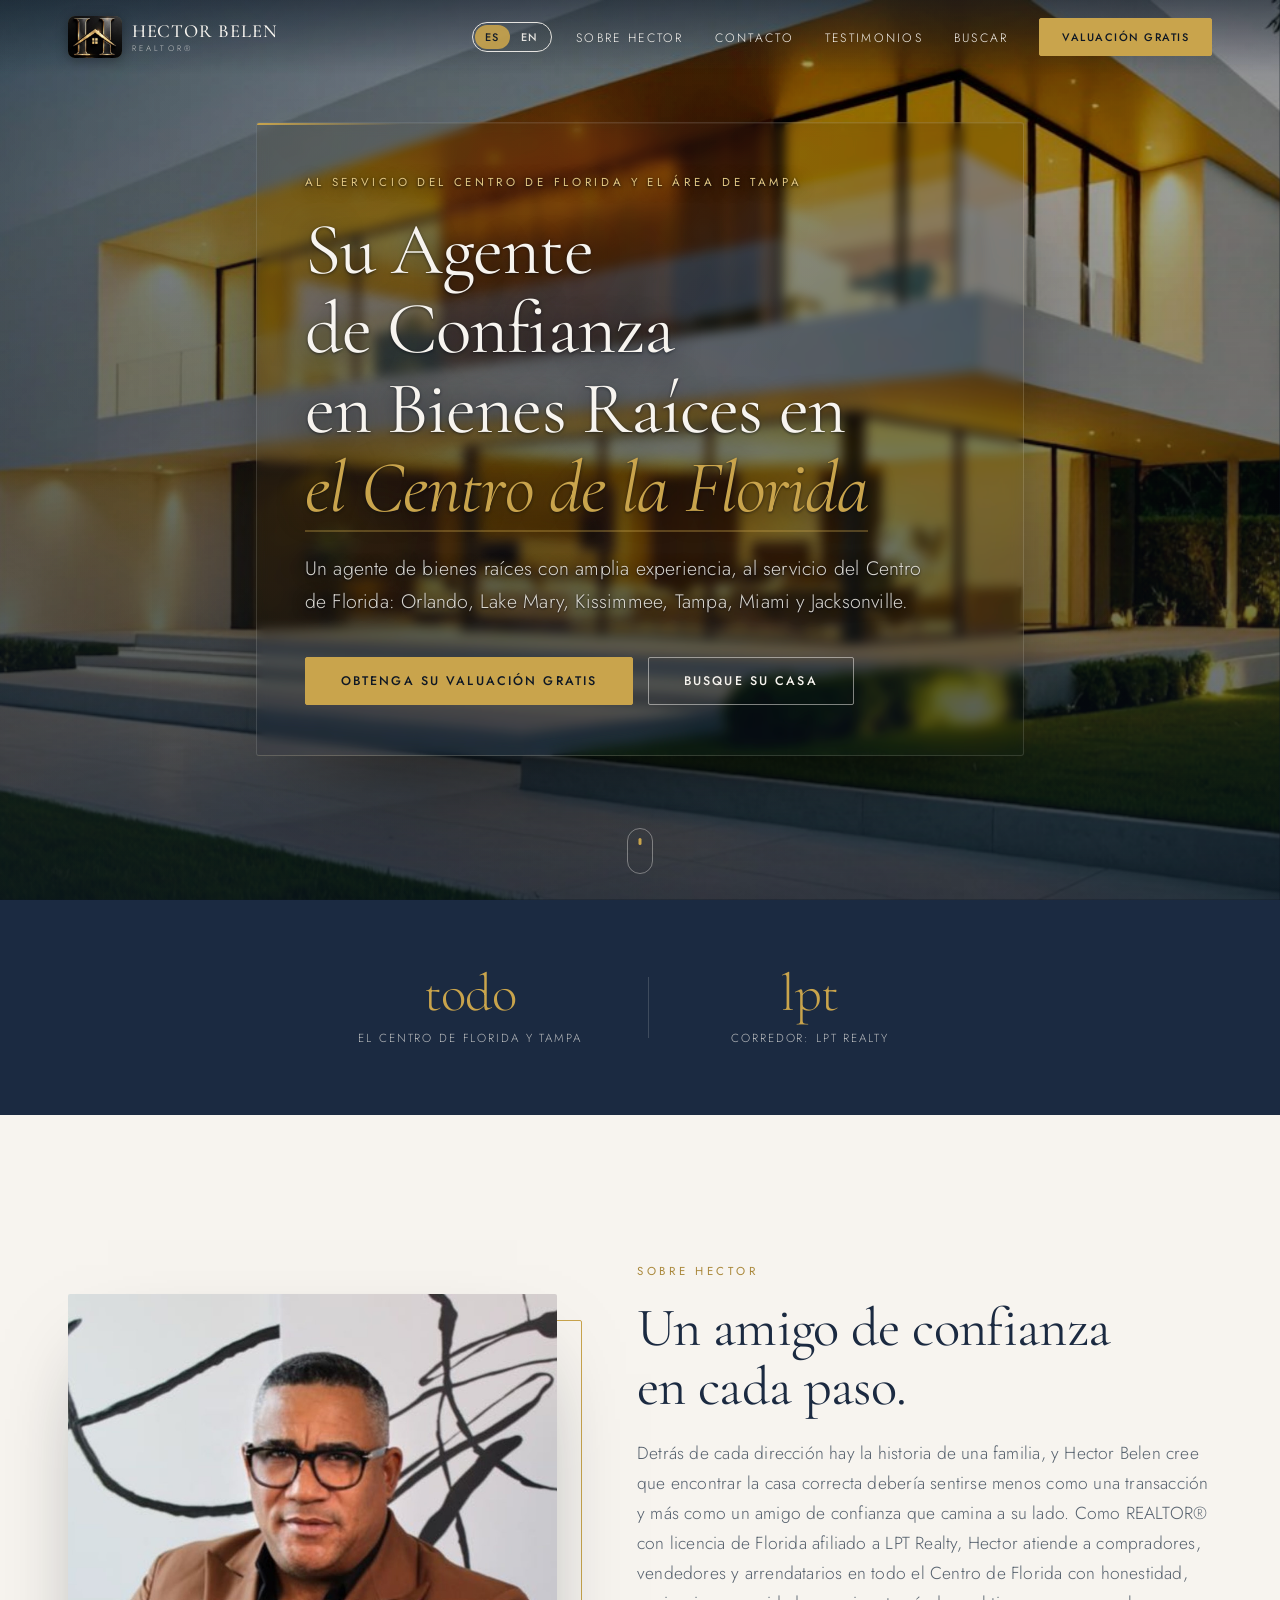
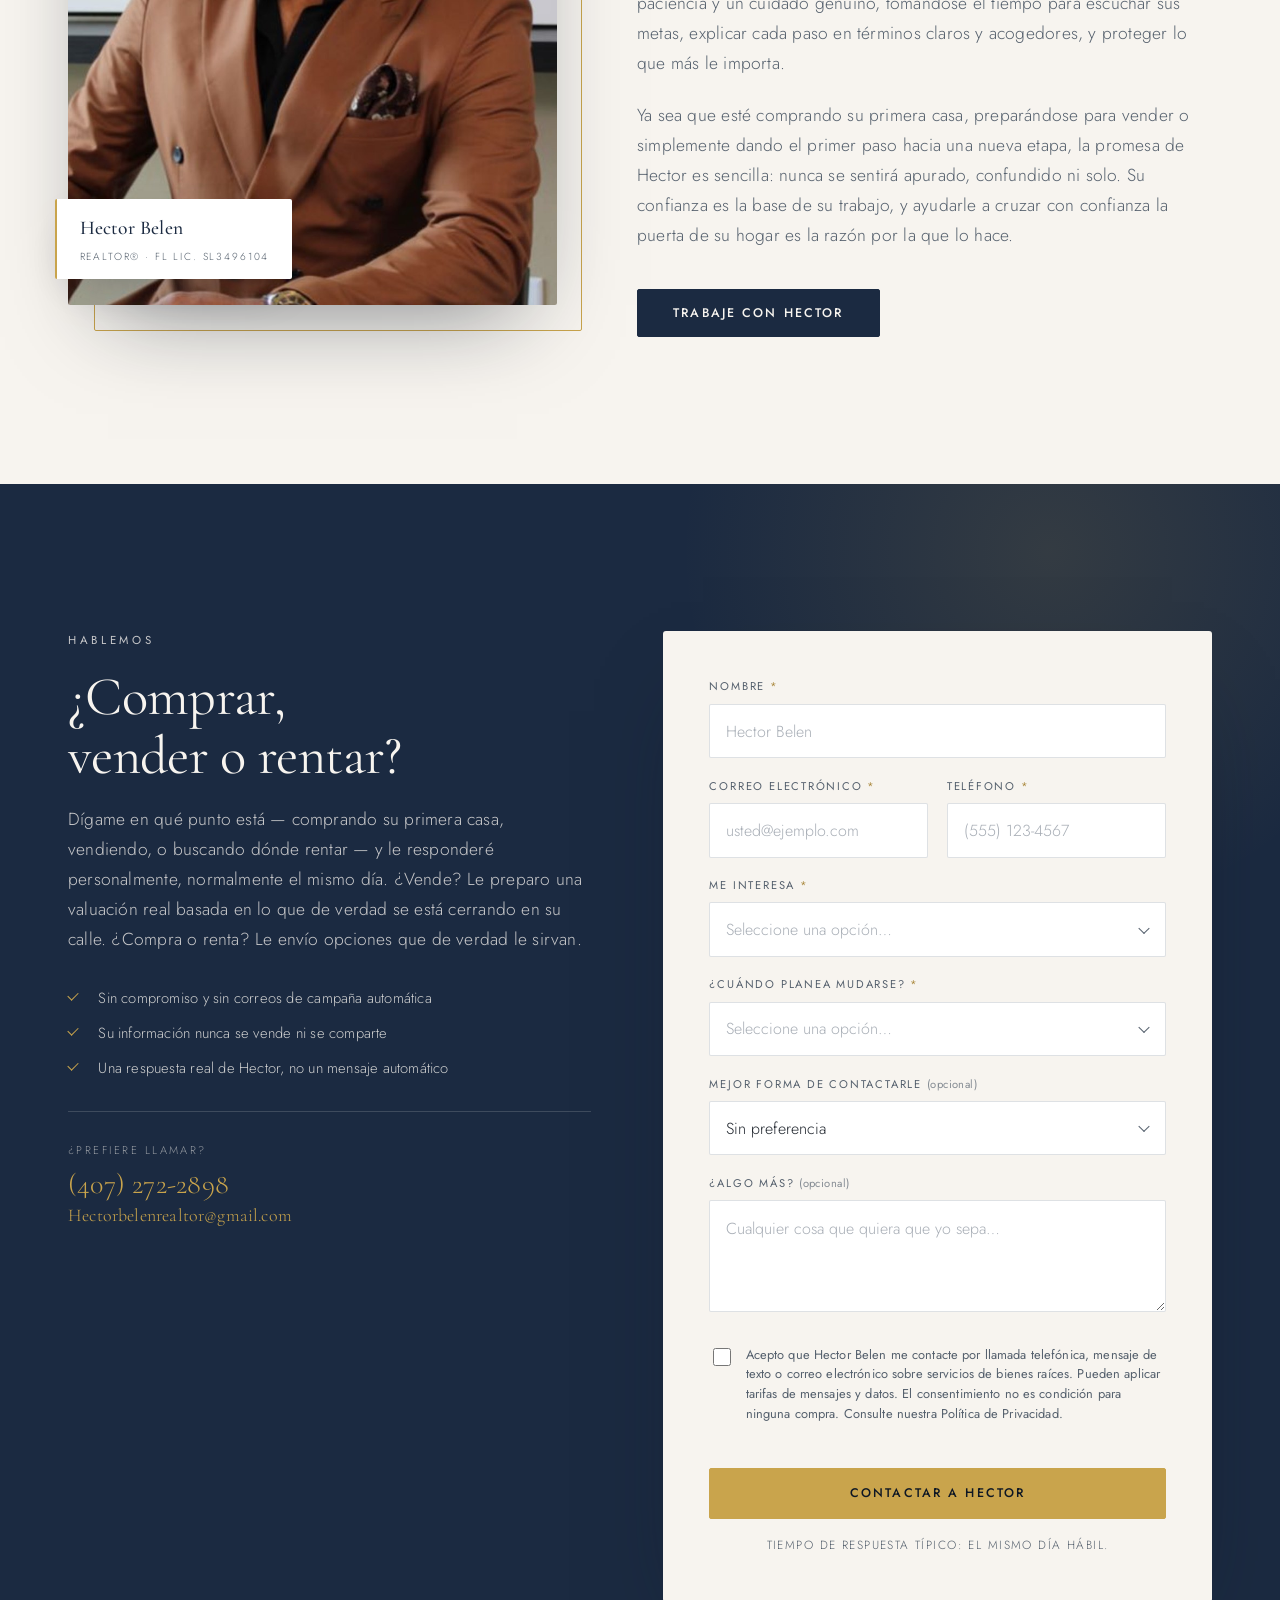
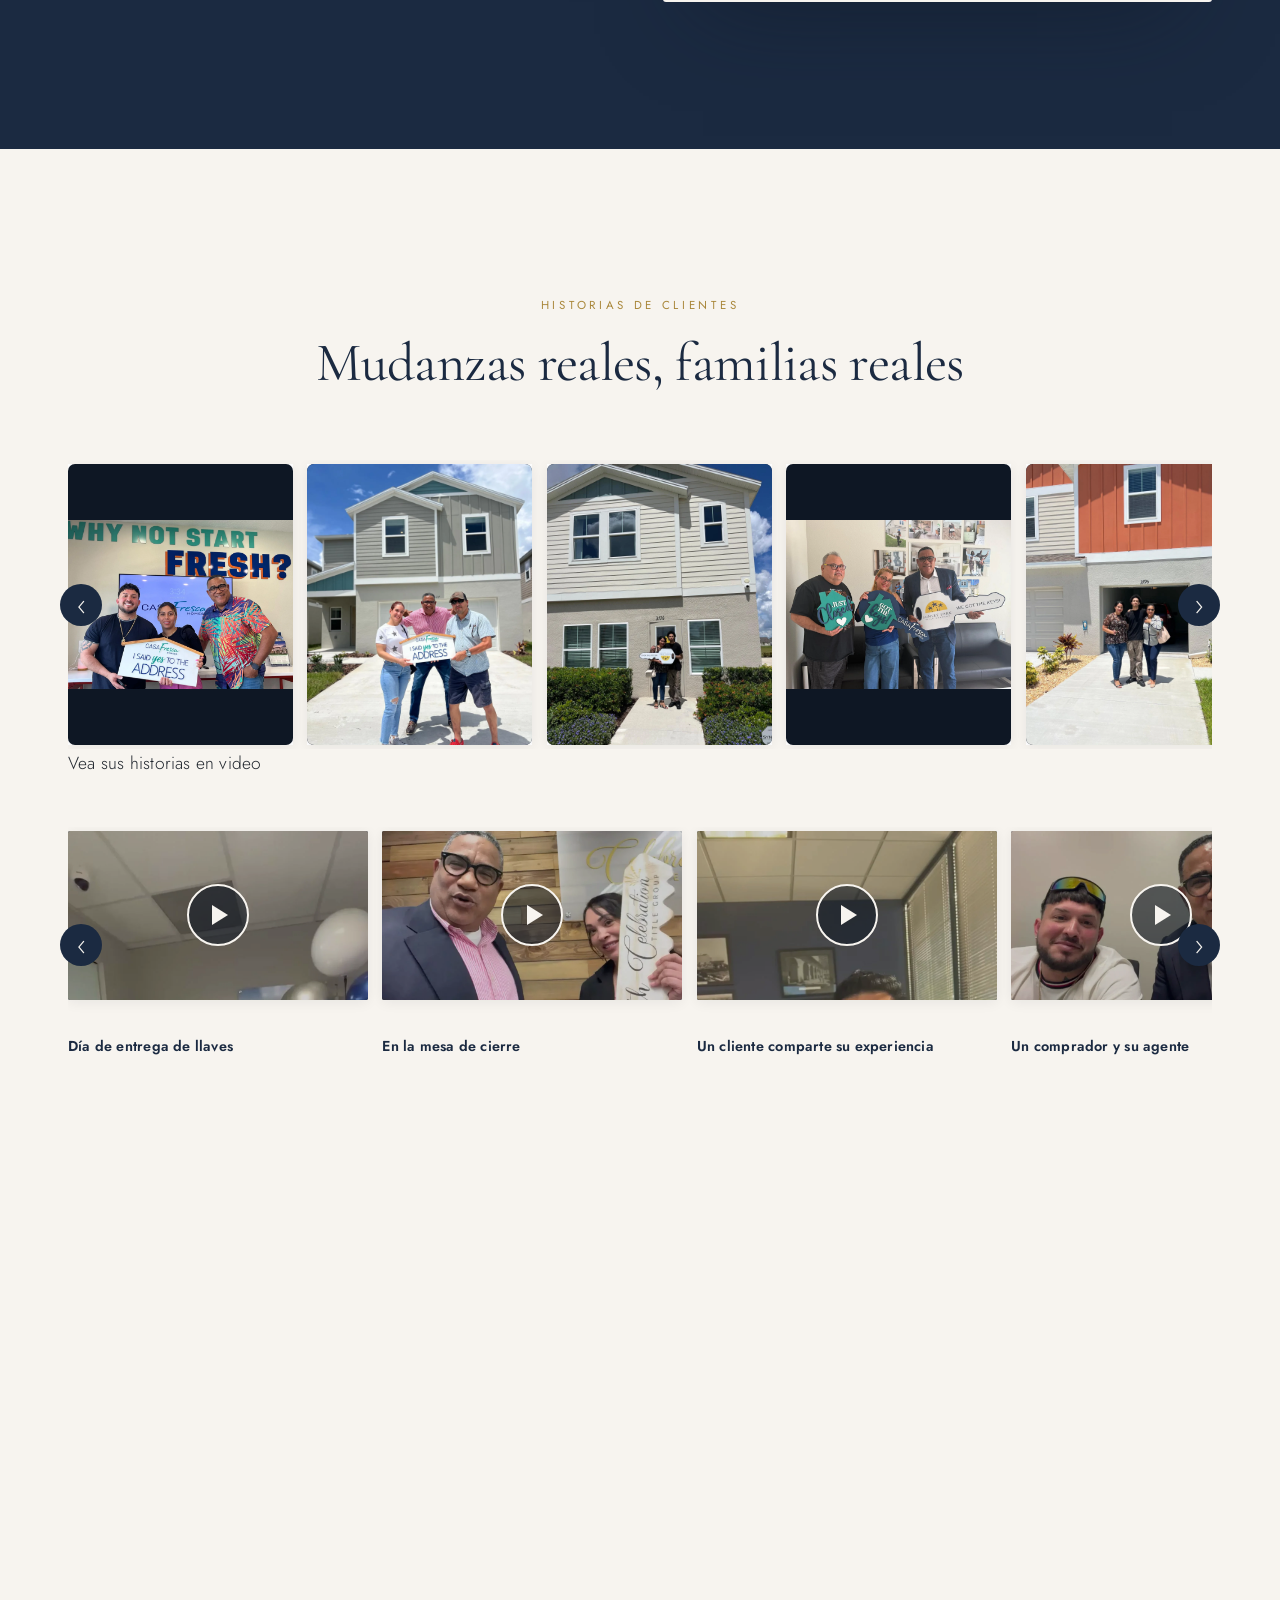
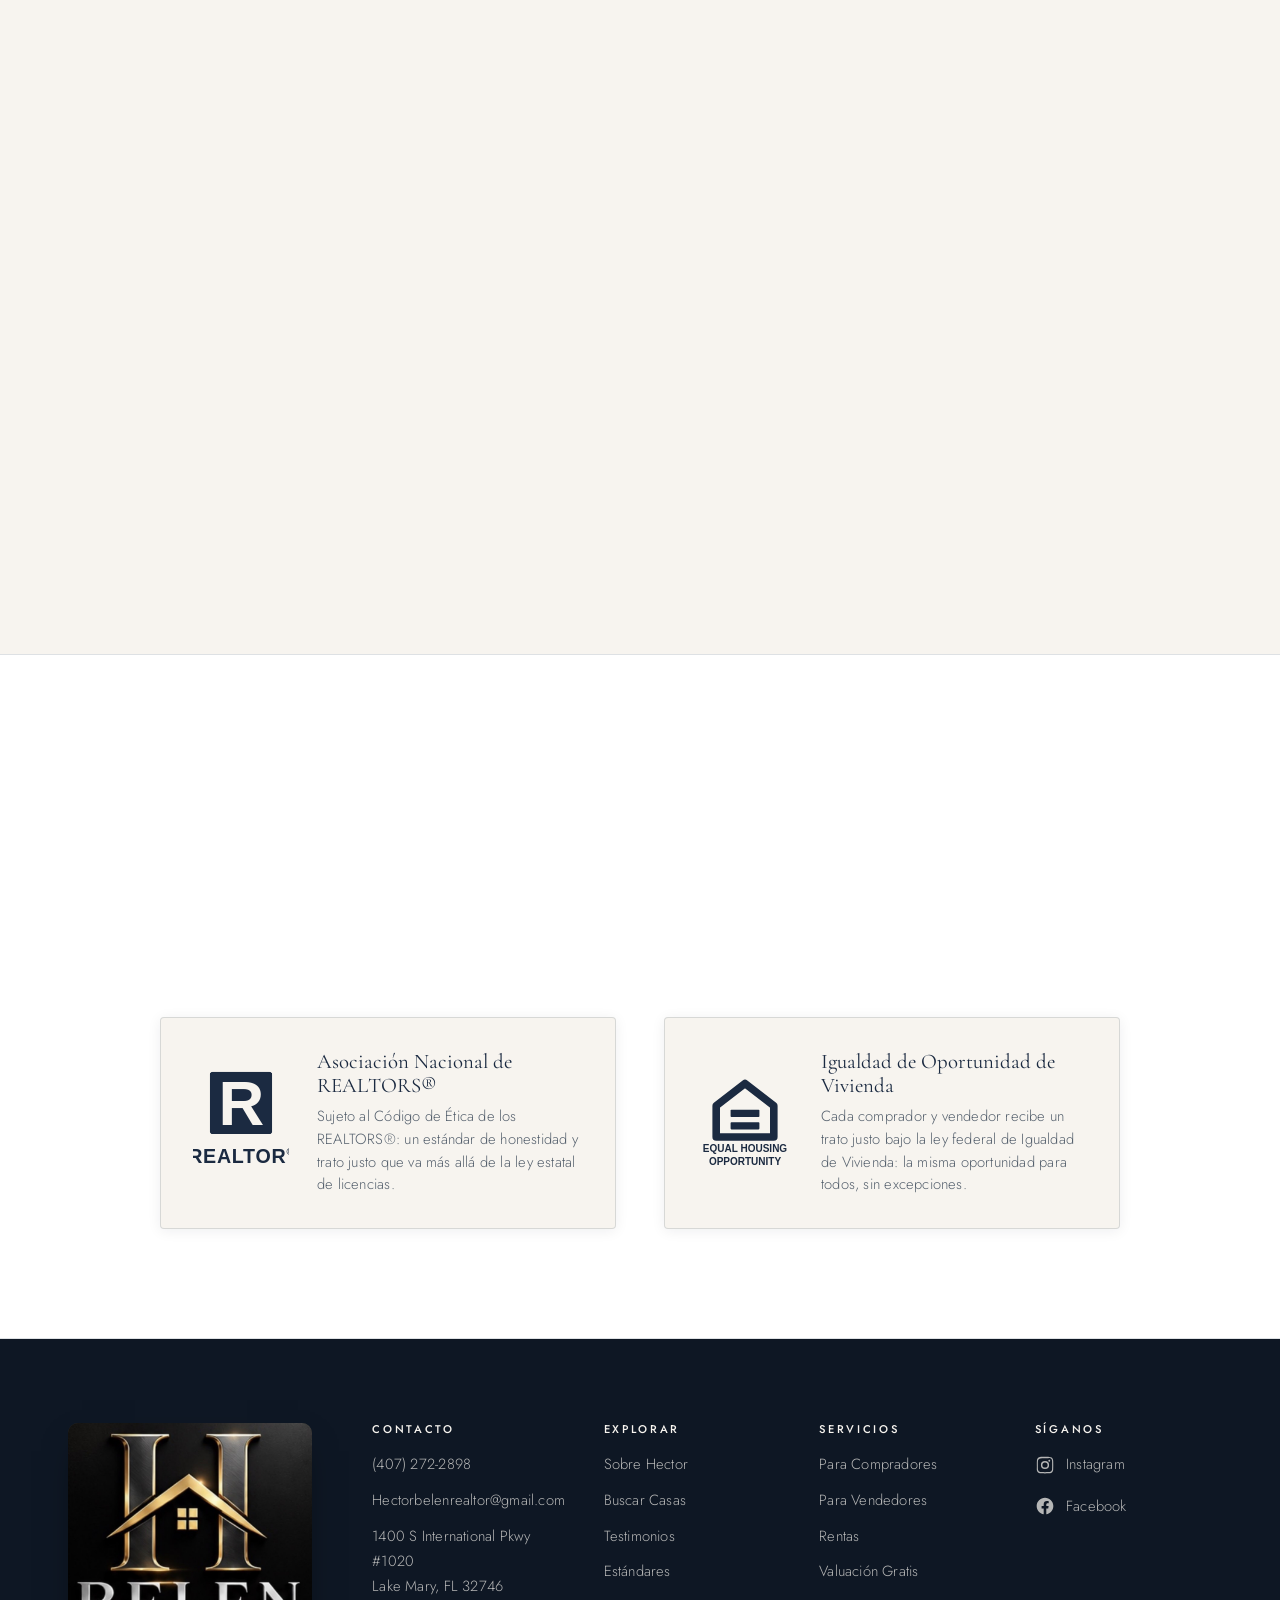
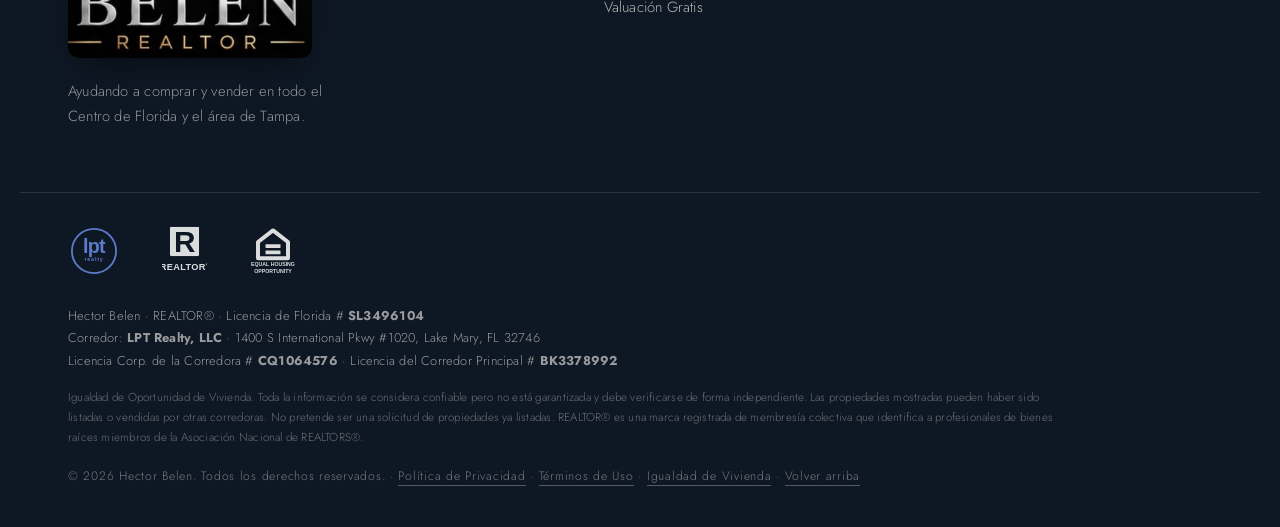
==== index.html @ 25d6c738 "Hero: switch to the modern two-story glass home at dusk (Hector's pick) Replace the hero photo (760/" ====
<!DOCTYPE html>
<html lang="es">
<head>
<meta charset="utf-8">
<meta name="viewport" content="width=device-width, initial-scale=1">

<!-- ============================================================
     BILINGUAL SITE — Spanish is the PRIMARY language.
     ------------------------------------------------------------
     Every visible string is Spanish in the HTML (so the page reads
     correctly with no JavaScript and Google indexes it as Spanish),
     with the English translation in a `data-en` attribute. script.js
     swaps them when the visitor toggles ES / EN in the nav and
     remembers the choice. Attribute translations use data-en-alt,
     data-en-aria-label, data-en-placeholder, data-en-caption.
     The <title> and meta description are swapped from a small map in
     script.js. Dev comments below stay in English on purpose.
     ============================================================ -->

<!-- SEO — Spanish primary. Title ~57 chars, description ~150. -->
<title>Hector Belen, REALTOR® | Casas en el Centro de Florida y Tampa</title>
<meta name="description" content="¿Comprando o vendiendo en el Centro de Florida o Tampa? Hector Belen contesta su propio teléfono y le da una valuación gratis, sin compromiso.">
<link rel="canonical" href="https://hectorbelenrealtor.com/">
<meta name="theme-color" content="#1B2A41">
<meta name="author" content="Hector Belen">

<!-- Open Graph / Facebook / WhatsApp / iMessage previews -->
<meta property="og:type" content="website">
<meta property="og:site_name" content="Hector Belen, REALTOR®">
<meta property="og:url" content="https://hectorbelenrealtor.com/">
<meta property="og:title" content="Hector Belen, REALTOR® | Su Agente de Confianza en el Centro de Florida">
<meta property="og:description" content="Al servicio del Centro de Florida: Orlando, Lake Mary, Kissimmee, Tampa, Miami y Jacksonville. Valuación de su casa gratis, sin compromiso.">
<!-- og-image.jpg now features the Hector Belen logo on black — clean branded
     preview on WhatsApp/Facebook. Swap it anytime (1200×630). -->
<meta property="og:image" content="https://hectorbelenrealtor.com/assets/img/og-image.jpg">
<meta property="og:image:width" content="1200">
<meta property="og:image:height" content="630">
<meta property="og:image:alt" content="Hector Belen, REALTOR® — Centro de Florida y Tampa">
<meta property="og:locale" content="es_US">
<meta property="og:locale:alternate" content="en_US">

<!-- Twitter / X -->
<meta name="twitter:card" content="summary_large_image">
<meta name="twitter:title" content="Hector Belen, REALTOR® | Centro de Florida y Tampa">
<meta name="twitter:description" content="Al servicio del Centro de Florida y el área de Tampa. Valuación de su casa gratis, sin compromiso.">
<meta name="twitter:image" content="https://hectorbelenrealtor.com/assets/img/og-image.jpg">

<!-- Favicon + home-screen icon — the real H house emblem on dark. -->
<link rel="icon" type="image/png" href="/assets/favicon.png">
<link rel="apple-touch-icon" href="/assets/apple-touch-icon.png">

<!-- Fonts — Google Fonts, non-blocking (font-display:swap). -->
<link rel="preconnect" href="https://fonts.googleapis.com">
<link rel="preconnect" href="https://fonts.gstatic.com" crossorigin>
<link rel="stylesheet" href="https://fonts.googleapis.com/css2?family=Cormorant+Garamond:ital,wght@0,400;0,500;0,600;1,400&family=Jost:wght@300;400;500&display=swap">

<!-- Hero image is the LCP element — preload it. The three `media` ranges MUST
     stay identical to the <source media> values on the hero <picture> below,
     or the hero gets fetched twice. -->
<link rel="preload" as="image" href="/assets/img/hero-760.jpg?v=5"
      media="(max-width: 640px)" fetchpriority="high">
<link rel="preload" as="image" href="/assets/img/hero-1200.jpg?v=5"
      media="(min-width: 641px) and (max-width: 1280px)" fetchpriority="high">
<link rel="preload" as="image" href="/assets/img/hero-2000.jpg?v=5"
      media="(min-width: 1281px)" fetchpriority="high">

<link rel="stylesheet" href="/style.css?v=15">

<!-- JS-enabled flag before first paint, so scroll-reveal only hides content
     when there's JS to reveal it again. -->
<script>document.documentElement.classList.add('js');</script>

<!-- Structured data — RealEstateAgent. All real values. Validate edits at
     https://search.google.com/test/rich-results -->
<script type="application/ld+json">
{
  "@context": "https://schema.org",
  "@type": "RealEstateAgent",
  "name": "Hector Belen, REALTOR®",
  "url": "https://hectorbelenrealtor.com/",
  "image": "https://hectorbelenrealtor.com/assets/img/hector-headshot.jpg",
  "telephone": "+1-407-272-2898",
  "email": "Hectorbelenrealtor@gmail.com",
  "knowsLanguage": ["es", "en"],
  "hasCredential": {
    "@type": "EducationalOccupationalCredential",
    "credentialCategory": "license",
    "name": "Florida Real Estate License",
    "identifier": "SL3496104"
  },
  "address": {
    "@type": "PostalAddress",
    "streetAddress": "1400 S International Pkwy #1020",
    "addressLocality": "Lake Mary",
    "addressRegion": "FL",
    "postalCode": "32746",
    "addressCountry": "US"
  },
  "areaServed": [
    { "@type": "City", "name": "Orlando" },
    { "@type": "City", "name": "Lake Mary" },
    { "@type": "City", "name": "Kissimmee" },
    { "@type": "City", "name": "Tampa" },
    { "@type": "City", "name": "Miami" },
    { "@type": "City", "name": "Jacksonville" }
  ],
  "parentOrganization": {
    "@type": "RealEstateAgent",
    "name": "LPT Realty, LLC",
    "identifier": "CQ1064576",
    "address": {
      "@type": "PostalAddress",
      "streetAddress": "1400 S International Pkwy #1020",
      "addressLocality": "Lake Mary",
      "addressRegion": "FL",
      "postalCode": "32746",
      "addressCountry": "US"
    }
  },
  "memberOf": {
    "@type": "Organization",
    "name": "National Association of REALTORS®"
  },
  "sameAs": [
    "https://www.instagram.com/hectorbelenrealtor",
    "https://www.facebook.com/hectorbelenrealtor"
  ]
}
</script>
</head>

<body>
<a class="skip-link" href="#main" data-en="Skip to content">Saltar al contenido</a>

<!-- ============================================================
     HEADER / STICKY NAV
     ============================================================ -->
<header class="site-header" id="siteHeader" data-nav>
  <div class="shell nav-row">
    <a class="brand" href="#top" aria-label="Hector Belen, REALTOR® — inicio">
      <!-- Real brand: gold/silver "H" house emblem. It's a metallic mark on
           dark, so it rides in its own dark rounded badge — that keeps it crisp
           and legible on BOTH the dark hero header and the light scrolled
           header, without needing two versions. The full logo is in the footer.
           To swap the logo later, replace /assets/img/logo-emblem.jpg (badge)
           and /assets/img/logo-full.jpg (footer). -->
      <img class="brand-mark" src="/assets/img/logo-emblem.jpg"
           width="668" height="522" decoding="async"
           alt="Hector Belen, REALTOR®">
      <span class="brand-word" aria-hidden="true">
        <strong>HECTOR BELEN</strong> <em>REALTOR®</em>
      </span>
    </a>

    <div class="nav-cluster">
      <!-- Language toggle. Always visible (not hidden in the mobile drawer). -->
      <div class="lang-toggle" role="group" aria-label="Idioma / Language">
        <button type="button" class="lang-btn is-active" data-lang="es" aria-pressed="true">ES</button>
        <button type="button" class="lang-btn" data-lang="en" aria-pressed="false">EN</button>
      </div>

      <nav class="nav" aria-label="Principal">
        <button class="nav-toggle" id="navToggle" aria-expanded="false" aria-controls="navMenu">
          <span class="nav-toggle-bars" aria-hidden="true"><i></i><i></i><i></i></span>
          <span class="sr-only" data-en="Menu">Menú</span>
        </button>
        <ul class="nav-menu" id="navMenu">
          <li><a href="#about" data-en="About">Sobre Hector</a></li>
          <li><a href="#contact" data-en="Contact">Contacto</a></li>
          <li><a href="#testimonials" data-en="Testimonials">Testimonios</a></li>
          <li><a href="#search" data-en="Search">Buscar</a></li>
          <li class="nav-cta-item"><a class="btn btn-sm btn-gold" href="#contact" data-en="Free Home Valuation">Valuación Gratis</a></li>
        </ul>
      </nav>
    </div>
  </div>
</header>

<main id="main">

  <!-- ==========================================================
       1. HERO — sunset home photo with a CSS Ken Burns pan/zoom.
       ========================================================== -->
  <section class="hero" id="top">
    <!-- [PLACEHOLDER] Aspirational stock photo used as a backdrop. Fine as long
         as it's never captioned as one of Hector's own listings. Swap the three
         hero-*.jpg files (keep the names) for a real twilight exterior when
         available. Mobile file is a portrait crop. Ranges match the <head>
         preloads exactly. Motion lives in .hero-media img (style.css). -->
    <picture class="hero-media">
      <source srcset="/assets/img/hero-760.jpg?v=5"  media="(max-width: 640px)"  width="760"  height="426">
      <source srcset="/assets/img/hero-1200.jpg?v=5" media="(min-width: 641px) and (max-width: 1280px)" width="1200" height="673">
      <source srcset="/assets/img/hero-2000.jpg?v=5" media="(min-width: 1281px)" width="2000" height="1122">
      <img src="/assets/img/hero-2000.jpg?v=5"
           alt="Casa moderna de dos pisos al atardecer, con grandes ventanales iluminados con luz cálida, en el Centro de Florida"
           data-en-alt="Modern two-story home at dusk with large, warmly lit glass windows in Central Florida"
           width="2000" height="1122" fetchpriority="high" decoding="async">
    </picture>

    <div class="shell hero-inner">
      <!-- Frosted panel lifts the type off the moving photo (see .hero-panel). -->
      <div class="hero-panel reveal">
        <p class="eyebrow" data-en="Serving Central Florida &amp; the Tampa area">Al servicio del Centro de Florida y el área de Tampa</p>
        <h1 class="hero-title" data-en="Your Trusted Agent in<br><em>Central Florida</em><br>Real Estate">Su Agente de Confianza<br>en Bienes Raíces en<br><em>el Centro de la Florida</em></h1>
        <!-- Service area — all markets in one list (confirmed by Hector). -->
        <p class="hero-sub" data-en="A well-experienced real estate agent serving Central Florida — Orlando, Lake Mary, Kissimmee, Tampa, Miami, and Jacksonville.">
          Un agente de bienes raíces con amplia experiencia, al servicio del
          Centro de Florida: Orlando, Lake Mary, Kissimmee, Tampa, Miami y
          Jacksonville.
        </p>
        <div class="hero-actions">
          <a class="btn btn-gold" href="#contact" data-scroll data-en="Get Your Free Home Valuation">Obtenga su Valuación Gratis</a>
          <a class="btn btn-ghost" href="#search" data-scroll data-en="Search Homes">Busque su Casa</a>
        </div>
      </div>
    </div>

    <a class="hero-scroll" href="#trust" aria-label="Desplazarse a las credenciales"
       data-en-aria-label="Scroll to credentials" data-scroll>
      <span aria-hidden="true"></span>
    </a>
  </section>


  <!-- ==========================================================
       2. TRUST BAR — real, verifiable credentials only.
       ========================================================== -->
  <section class="trust" id="trust" aria-label="Credenciales y trayectoria"
           data-en-aria-label="Credentials and track record">
    <div class="shell trust-grid">
      <div class="trust-item">
        <span class="trust-num trust-word" data-en="All">Todo</span>
        <span class="trust-label" data-en="of Central Florida &amp; Tampa">el Centro de Florida y Tampa</span>
      </div>
      <div class="trust-item">
        <span class="trust-num trust-word">lpt</span>
        <span class="trust-label" data-en="Brokered by LPT Realty">Corredor: LPT Realty</span>
      </div>
    </div>
  </section>


  <!-- ==========================================================
       3. ABOUT HECTOR
       [PLACEHOLDER BIO] Built from Hector's facts; still needs his own voice.
       [NEEDS PHOTO] /assets/img/hector-headshot.jpg (done — real headshot in).
       ========================================================== -->
  <section class="about" id="about">
    <div class="shell about-grid">
      <figure class="about-photo reveal">
        <img src="/assets/img/hector-headshot.jpg" loading="lazy" decoding="async"
             width="900" height="1125"
             alt="Hector Belen, REALTOR®, con saco color camel y lentes de armazón oscuro"
             data-en-alt="Hector Belen, REALTOR®, in a tan blazer and dark-framed glasses">
        <figcaption class="about-badge">
          <strong>Hector Belen</strong>
          <span>REALTOR® · FL Lic. SL3496104</span>
        </figcaption>
      </figure>

      <div class="about-copy">
        <p class="eyebrow reveal" data-en="About Hector">Sobre Hector</p>
        <h2 class="reveal" data-en="A trusted friend every step of the way.">Un amigo de confianza en cada paso.</h2>

        <p class="reveal" data-en="Behind every address is a family's story, and Hector Belen believes that finding the right home should feel less like a transaction and more like a trusted friend walking beside you. As a licensed Florida REALTOR® with LPT Realty, Hector serves buyers, sellers, and renters across Central Florida with honesty, patience, and genuine care — taking the time to listen to your goals, explain every step in clear and welcoming terms, and protect what matters most to you.">
          Detrás de cada dirección hay la historia de una familia, y Hector Belen
          cree que encontrar la casa correcta debería sentirse menos como una
          transacción y más como un amigo de confianza que camina a su lado. Como
          REALTOR® con licencia de Florida afiliado a LPT Realty, Hector atiende a
          compradores, vendedores y arrendatarios en todo el Centro de Florida con
          honestidad, paciencia y un cuidado genuino, tomándose el tiempo para
          escuchar sus metas, explicar cada paso en términos claros y acogedores, y
          proteger lo que más le importa.
        </p>
        <p class="reveal" data-en="Whether you are buying your first home, preparing to sell, or simply taking the first step toward a new chapter, Hector's promise is simple: you will never feel rushed, confused, or alone. Your trust is the foundation of his work, and helping you walk through your front door with confidence is the reason he does it.">
          Ya sea que esté comprando su primera casa, preparándose para vender o
          simplemente dando el primer paso hacia una nueva etapa, la promesa de
          Hector es sencilla: nunca se sentirá apurado, confundido ni solo. Su
          confianza es la base de su trabajo, y ayudarle a cruzar con confianza la
          puerta de su hogar es la razón por la que lo hace.
        </p>

        <!-- ABOUT STATS — rendered by script.js (§9b) from assets/data/about.json.
             Every value is EMPTY by default and does NOT render until filled with
             a REAL, verified fact. HARD RULE: never invent years in real estate,
             languages, specialties, areas served, or families helped. Fill the
             JSON to make a stat appear. -->
        <dl class="about-stats reveal" id="aboutStats" hidden></dl>

        <a class="btn btn-navy reveal" href="#contact" data-scroll data-en="Work With Hector">Trabaje con Hector</a>
      </div>
    </div>
  </section>


  <!-- ==========================================================
       6. LEAD CAPTURE FORM — Netlify Forms by default (see README/script.js).
       Honeypot field "company" for spam.
       ========================================================== -->
  <section class="contact" id="contact">
    <div class="shell contact-grid">

      <div class="contact-intro">
        <p class="eyebrow reveal" data-en="Let's Talk">Hablemos</p>
        <h2 class="reveal" data-en="Buying, selling, or renting?">¿Comprar, vender o rentar?</h2>
        <p class="reveal" data-en="Tell me where you are — buying your first place, selling, or looking for a rental — and I'll get back to you personally, usually the same day. Selling? I'll put together a real valuation based on what's actually closing on your street. Buying or renting? I'll send you options that actually fit.">
          Dígame en qué punto está — comprando su primera casa, vendiendo, o
          buscando dónde rentar — y le responderé personalmente, normalmente el
          mismo día. ¿Vende? Le preparo una valuación real basada en lo que de
          verdad se está cerrando en su calle. ¿Compra o renta? Le envío opciones
          que de verdad le sirvan.
        </p>

        <ul class="assurances reveal">
          <li data-en="No obligation and no drip-campaign spam">Sin compromiso y sin correos de campaña automática</li>
          <li data-en="Your information is never sold or shared">Su información nunca se vende ni se comparte</li>
          <li data-en="A real reply from Hector, not an auto-responder">Una respuesta real de Hector, no un mensaje automático</li>
        </ul>

        <div class="contact-direct reveal">
          <p data-en="Prefer to call?">¿Prefiere llamar?</p>
          <a class="big-link" href="tel:+14072722898">(407) 272-2898</a>
          <a class="big-link sm" href="mailto:Hectorbelenrealtor@gmail.com" data-email>Hectorbelenrealtor@gmail.com</a>
        </div>
      </div>

      <div class="form-wrap reveal">
        <form id="leadForm"
              name="lead"
              method="POST"
              action="/"
              data-netlify="true"
              netlify-honeypot="company"
              data-netlify-honeypot="company"
              novalidate>

          <input type="hidden" name="form-name" value="lead">

          <!-- Email subject for the lead notification. Netlify uses a field
               named "subject" as the alert's subject line; script.js rewrites it
               on submit to "New Website Lead — <name>" so each alert is clean and
               easy for a CRM (Lofty) to parse. -->
          <input type="hidden" name="subject" value="New Website Lead (hectorbelenrealtor.com)">

          <!-- HONEYPOT — do not remove. Hidden (.hp + aria-hidden); a bot that
               fills "company" is silently dropped (script.js §8). No visible
               label, so a human never sees a "Company" field. -->
          <p class="hp" aria-hidden="true">
            <input type="text" name="company" tabindex="-1" autocomplete="off" aria-hidden="true">
          </p>

          <div class="field">
            <label for="name"><span data-en="Name">Nombre</span> <span class="req" aria-hidden="true">*</span></label>
            <input type="text" id="name" name="name" autocomplete="name"
                   required minlength="2" placeholder="Hector Belen"
                   aria-describedby="name-error">
            <small class="error" id="name-error" role="alert"></small>
          </div>

          <div class="field-row">
            <div class="field">
              <label for="email"><span data-en="Email">Correo electrónico</span> <span class="req" aria-hidden="true">*</span></label>
              <input type="email" id="email" name="email" autocomplete="email"
                     required inputmode="email" placeholder="usted@ejemplo.com"
                     data-en-placeholder="you@example.com"
                     aria-describedby="email-error">
              <small class="error" id="email-error" role="alert"></small>
            </div>

            <div class="field">
              <label for="phone"><span data-en="Phone">Teléfono</span> <span class="req" aria-hidden="true">*</span></label>
              <input type="tel" id="phone" name="phone" autocomplete="tel"
                     required inputmode="tel" placeholder="(555) 123-4567"
                     aria-describedby="phone-error">
              <small class="error" id="phone-error" role="alert"></small>
            </div>
          </div>

          <div class="field">
            <label for="interest"><span data-en="I'm interested in">Me interesa</span> <span class="req" aria-hidden="true">*</span></label>
            <div class="select-wrap">
              <select id="interest" name="interest" required aria-describedby="interest-error">
                <option value="" selected disabled data-en="Choose one…">Seleccione una opción…</option>
                <option value="Buying" data-en="Buying a home">Comprar una casa</option>
                <option value="Selling" data-en="Selling a home">Vender una casa</option>
                <option value="Renting" data-en="Renting a home">Rentar una casa</option>
                <option value="BuyingSelling" data-en="Buying and selling">Comprar y vender</option>
                <option value="HomeValue" data-en="Just want my home's value">Solo saber cuánto vale mi casa</option>
              </select>
            </div>
            <small class="error" id="interest-error" role="alert"></small>
          </div>

          <!-- ── CONDITIONAL QUALIFIERS — shown by intent (handled in script.js) ─
               Each `.cond` field carries data-when="<comma list of interest
               values>" and appears only when the chosen intent matches; its
               value is cleared when hidden so no stale data is submitted.
               All of these are OPTIONAL — the required core stays short
               (name / email / phone / intent / timeline / consent), which keeps
               conversion high while still capturing the qualifying detail that
               makes a lead worth a callback. New fields flow to the CRM
               automatically (see netlify/functions/submit-lead.js). -->

          <!-- Sellers & valuation: which property -->
          <div class="field cond" data-when="Selling,BuyingSelling,HomeValue" hidden>
            <label for="property_address"><span data-en="Property address">Dirección de la propiedad</span> <span class="opt" data-en="(optional)">(opcional)</span></label>
            <input type="text" id="property_address" name="property_address" autocomplete="street-address"
                   placeholder="Calle, ciudad" data-en-placeholder="Street, city">
          </div>

          <!-- Buyers & renters: where -->
          <div class="field cond" data-when="Buying,Renting,BuyingSelling" hidden>
            <label for="area"><span data-en="Areas or cities you're looking in">Zonas o ciudades de interés</span> <span class="opt" data-en="(optional)">(opcional)</span></label>
            <input type="text" id="area" name="area"
                   placeholder="Orlando, Kissimmee, Tampa…" data-en-placeholder="Orlando, Kissimmee, Tampa…">
          </div>

          <!-- Buyers & renters: budget + bedrooms -->
          <div class="field-row cond" data-when="Buying,Renting,BuyingSelling" hidden>
            <div class="field">
              <label for="budget"><span data-en="Budget">Presupuesto</span> <span class="opt" data-en="(optional)">(opcional)</span></label>
              <input type="text" id="budget" name="budget" inputmode="numeric"
                     placeholder="$350,000 o $2,000/mes" data-en-placeholder="$350,000 or $2,000/mo">
            </div>
            <div class="field">
              <label for="bedrooms"><span data-en="Bedrooms">Recámaras</span> <span class="opt" data-en="(optional)">(opcional)</span></label>
              <div class="select-wrap">
                <select id="bedrooms" name="bedrooms">
                  <option value="" selected data-en="Any">Cualquiera</option>
                  <option value="1+">1+</option>
                  <option value="2+">2+</option>
                  <option value="3+">3+</option>
                  <option value="4+">4+</option>
                  <option value="5+">5+</option>
                </select>
              </div>
            </div>
          </div>

          <!-- Buyers: financing status — the single most important buyer qualifier -->
          <div class="field cond" data-when="Buying,BuyingSelling" hidden>
            <label for="financing"><span data-en="Are you pre-approved for a mortgage?">¿Tiene preaprobación de hipoteca?</span> <span class="opt" data-en="(optional)">(opcional)</span></label>
            <div class="select-wrap">
              <select id="financing" name="financing">
                <option value="" selected data-en="Choose one…">Seleccione una opción…</option>
                <option value="Pre-approved" data-en="Yes, pre-approved">Sí, con preaprobación</option>
                <option value="Not yet" data-en="Not yet">Todavía no</option>
                <option value="Cash" data-en="Paying cash">Pago en efectivo</option>
                <option value="Needs help" data-en="I need help with financing">Necesito ayuda con el financiamiento</option>
              </select>
            </div>
          </div>

          <!-- Universal qualifier: timeline (required — the #1 lead qualifier) -->
          <div class="field">
            <label for="timeline"><span data-en="When are you looking to move?">¿Cuándo planea mudarse?</span> <span class="req" aria-hidden="true">*</span></label>
            <div class="select-wrap">
              <select id="timeline" name="timeline" required aria-describedby="timeline-error">
                <option value="" selected disabled data-en="Choose one…">Seleccione una opción…</option>
                <option value="ASAP" data-en="As soon as possible">Lo antes posible</option>
                <option value="1-3 months" data-en="In 1–3 months">En 1–3 meses</option>
                <option value="3-6 months" data-en="In 3–6 months">En 3–6 meses</option>
                <option value="6-12 months" data-en="In 6–12 months">En 6–12 meses</option>
                <option value="Just exploring" data-en="Just exploring for now">Solo estoy explorando</option>
              </select>
            </div>
            <small class="error" id="timeline-error" role="alert"></small>
          </div>

          <!-- Universal (optional): best way + time to reach them -->
          <div class="field">
            <label for="contact_method"><span data-en="Best way to reach you">Mejor forma de contactarle</span> <span class="opt" data-en="(optional)">(opcional)</span></label>
            <div class="select-wrap">
              <select id="contact_method" name="contact_method">
                <option value="" selected data-en="No preference">Sin preferencia</option>
                <option value="Call" data-en="Call">Llamada</option>
                <option value="Text" data-en="Text message">Mensaje de texto</option>
                <option value="WhatsApp">WhatsApp</option>
                <option value="Email" data-en="Email">Correo electrónico</option>
              </select>
            </div>
          </div>

          <div class="field">
            <label for="message"><span data-en="Anything else?">¿Algo más?</span> <span class="opt" data-en="(optional)">(opcional)</span></label>
            <textarea id="message" name="message" rows="3"
                      placeholder="Cualquier cosa que quiera que yo sepa…"
                      data-en-placeholder="Anything you'd like me to know…"></textarea>
          </div>

          <!-- CONSENT — neutral TCPA-style wording. The form will not submit
               unless this box is checked (required + validated in script.js).
               NOTE: LPT has confirmed consent is in place (Hector, 2026-10-30).
               Keep a copy of the approved ES + EN wording on file; this neutral
               default is not legal advice. -->
          <div class="field consent">
            <label class="check">
              <input type="checkbox" id="consent" name="consent" value="yes" required
                     aria-describedby="consent-error">
              <span data-en="I agree to be contacted by Hector Belen by phone call, text message, or email about real estate services. Message and data rates may apply. Consent is not a condition of any purchase. See our &lt;a href=&quot;/privacy/&quot;&gt;Privacy Policy&lt;/a&gt;.">Acepto que Hector Belen me contacte por llamada telefónica, mensaje de texto o correo electrónico sobre servicios de bienes raíces. Pueden aplicar tarifas de mensajes y datos. El consentimiento no es condición para ninguna compra. Consulte nuestra <a href="/privacy/">Política de Privacidad</a>.</span>
            </label>
            <small class="error" id="consent-error" role="alert"></small>
          </div>

          <!-- LEAD ATTRIBUTION (kept at the END so the notification email leads
               with Name / Email / Phone). Filled by script.js: language, page,
               referrer, and any ?utm_* ad-campaign tags. Never shown to visitors. -->
          <input type="hidden" name="language"     value="es">
          <input type="hidden" name="source"       value="website">
          <input type="hidden" name="page"         value="">
          <input type="hidden" name="referrer"     value="">
          <input type="hidden" name="utm_source"   value="">
          <input type="hidden" name="utm_medium"   value="">
          <input type="hidden" name="utm_campaign" value="">
          <input type="hidden" name="utm_term"     value="">
          <input type="hidden" name="utm_content"  value="">

          <button type="submit" class="btn btn-gold btn-block" id="submitBtn">
            <span class="btn-text">Contactar a Hector</span>
            <span class="spinner" aria-hidden="true"></span>
          </button>

          <p class="form-foot" data-en="Typical response time: same business day.">Tiempo de respuesta típico: el mismo día hábil.</p>
          <p class="form-error" id="formError" role="alert" hidden></p>
        </form>

        <!-- Inline thank-you — swapped in by script.js, no reload. -->
        <div class="thanks" id="formThanks" hidden tabindex="-1">
          <span class="thanks-mark" aria-hidden="true"></span>
          <h3 data-en="Thank you — your message is on its way.">Gracias — su mensaje va en camino.</h3>
          <p data-en="I've got your details and I'll be in touch personally, usually within a few hours during the business week. If it's urgent, call or text me directly at &lt;a href=&quot;tel:+14072722898&quot;&gt;(407) 272-2898&lt;/a&gt;.">
            Ya tengo sus datos y me pondré en contacto personalmente, normalmente
            en unas horas durante la semana hábil. Si es urgente, llámeme o
            escríbame directamente al <a href="tel:+14072722898">(407) 272-2898</a>.
          </p>
          <p class="thanks-sig">— Hector</p>
        </div>
      </div>

    </div>
  </section>


  <!-- ==========================================================
       5. TESTIMONIALS — client photo slideshow + video gallery
       ----------------------------------------------------------
       IMAGES: swap each .slide's <img> for a real client / closing photo
       (use a *-full.jpg size). Keep alt + data-en-alt accurate; the
       <figcaption> is an optional bilingual caption. Add or remove .slide
       figures freely — the slideshow adapts to any count.

       VIDEOS: each .video button loads a YouTube/Vimeo player only on click
       (no autoplay, no third-party JS on load — see script.js §7). To connect
       a real video, set data-provider ("youtube" | "vimeo") and data-id to the
       video's id, and swap the poster <img>. Until a real id is set, the card
       shows a friendly bilingual "coming soon" message, so it's safe to ship.

       ⚠️ Do NOT invent client quotes or names — add real, permission-granted
       testimonials only. See TESTIMONIALS-SETUP.md.
       ========================================================== -->
  <section class="testimonials" id="testimonials" aria-label="Testimonios de clientes"
           data-en-aria-label="Client testimonials">
    <div class="shell">
      <div class="section-head testimonials-head">
        <p class="eyebrow reveal" data-en="Client Stories">Historias de Clientes</p>
        <h2 class="reveal" data-en="Real moves, real families">Mudanzas reales, familias reales</h2>
      </div>

      <!-- ===== IMAGE SLIDER (compact, scrolls sideways) =====
           A horizontal filmstrip of small photos. Click any one to open it
           full-screen in the shared lightbox (arrows / swipe / caption). The
           container id="galleryGrid" is what wires each .card into the lightbox
           (see script.js §6). To add/remove a photo, add/remove a .card here;
           data-full = the big image shown on click, data-caption/-en-caption =
           its bilingual caption. -->
      <div class="film-wrap reveal">
        <button class="film-nav film-prev" type="button" aria-label="Fotos anteriores" data-en-aria-label="Previous photos">
          <span aria-hidden="true">&lsaquo;</span>
        </button>

        <div class="film" id="galleryGrid">
          <figure class="card" data-tags="all">
            <button class="card-btn" data-full="assets/img/testimonials/02.jpg"
                    data-caption="Diciendo sí a la dirección" data-en-caption="Saying yes to the address">
              <picture><source srcset="assets/img/testimonials/02.webp" type="image/webp"><img src="assets/img/testimonials/02.jpg" alt="Clientes y Hector celebrando con un cartel de &quot;yes to the address&quot;"
                   data-en-alt="Clients and Hector celebrating with a &quot;yes to the address&quot; sign" loading="lazy"></picture>
              <span class="card-zoom" aria-hidden="true"></span>
            </button>
          </figure>
          <figure class="card" data-tags="all">
            <button class="card-btn" data-full="assets/img/testimonials/05.jpg"
                    data-caption="Frente a su nueva casa" data-en-caption="In front of their new home">
              <picture><source srcset="assets/img/testimonials/05.webp" type="image/webp"><img src="assets/img/testimonials/05.jpg" alt="Familia frente a su nueva casa sosteniendo el cartel de la dirección"
                   data-en-alt="Family in front of their new home holding the address sign" loading="lazy"></picture>
              <span class="card-zoom" aria-hidden="true"></span>
            </button>
          </figure>
          <figure class="card" data-tags="all">
            <button class="card-btn" data-full="assets/img/testimonials/07.jpg"
                    data-caption="¡Tenemos las llaves!" data-en-caption="We got the keys!">
              <picture><source srcset="assets/img/testimonials/07.webp" type="image/webp"><img src="assets/img/testimonials/07.jpg" alt="Pareja sosteniendo una llave gigante frente a su casa nueva"
                   data-en-alt="Couple holding a giant key in front of their new home" loading="lazy"></picture>
              <span class="card-zoom" aria-hidden="true"></span>
            </button>
          </figure>
          <figure class="card" data-tags="all">
            <button class="card-btn" data-full="assets/img/testimonials/03.jpg"
                    data-caption="Cerrado y con las llaves en mano" data-en-caption="Closed — keys in hand">
              <picture><source srcset="assets/img/testimonials/03.webp" type="image/webp"><img src="assets/img/testimonials/03.jpg" alt="Clientes con carteles de 'Just Closed' y 'Got the keys' junto a Hector"
                   data-en-alt="Clients holding 'Just Closed' and 'Got the keys' signs with Hector" loading="lazy"></picture>
              <span class="card-zoom" aria-hidden="true"></span>
            </button>
          </figure>
          <figure class="card" data-tags="all">
            <button class="card-btn" data-full="assets/img/testimonials/08.jpg"
                    data-caption="Una nueva etapa en familia" data-en-caption="A new chapter, together">
              <picture><source srcset="assets/img/testimonials/08.webp" type="image/webp"><img src="assets/img/testimonials/08.jpg" alt="Familia frente a su nueva casa adosada"
                   data-en-alt="Family in front of their new townhome" loading="lazy"></picture>
              <span class="card-zoom" aria-hidden="true"></span>
            </button>
          </figure>
          <figure class="card" data-tags="all">
            <button class="card-btn" data-full="assets/img/testimonials/04.jpg"
                    data-caption="Un sí en el corazón de la ciudad" data-en-caption="A yes in the heart of the city">
              <picture><source srcset="assets/img/testimonials/04.webp" type="image/webp"><img src="assets/img/testimonials/04.jpg" alt="Pareja con el cartel 'We said yes to the address' frente al centro"
                   data-en-alt="Couple with a 'We said yes to the address' sign downtown" loading="lazy"></picture>
              <span class="card-zoom" aria-hidden="true"></span>
            </button>
          </figure>
          <figure class="card" data-tags="all">
            <button class="card-btn" data-full="assets/img/testimonials/06.jpg"
                    data-caption="Día de cierre" data-en-caption="Closing day">
              <picture><source srcset="assets/img/testimonials/06.webp" type="image/webp"><img src="assets/img/testimonials/06.jpg" alt="Hector con una clienta en la oficina de títulos el día del cierre"
                   data-en-alt="Hector with a client at the title office on closing day" loading="lazy"></picture>
              <span class="card-zoom" aria-hidden="true"></span>
            </button>
          </figure>
          <!-- TODO (award proof): "Top REALTOR® Nacional 2026 — LPT Realty" is
               HIDDEN until Hector supplies the awarding organization + a link/
               proof, or confirms it should be removed permanently. Do NOT show
               an award claim without verification. To restore, uncomment the
               figure below (assets/img/testimonials/01.jpg).
          <figure class="card" data-tags="all">
            <button class="card-btn" data-full="assets/img/testimonials/01.jpg"
                    data-caption="Top REALTOR&reg; Nacional 2026 — LPT Realty" data-en-caption="Top Nationwide REALTOR&reg; 2026 — LPT Realty">
              <picture><source srcset="assets/img/testimonials/01.webp" type="image/webp"><img src="assets/img/testimonials/01.jpg" alt="Reconocimiento de LPT Realty a Hector Belen como Top Realtor Nacional 2026"
                   data-en-alt="LPT Realty recognition naming Hector Belen a Top Nationwide Realtor for 2026" loading="lazy"></picture>
              <span class="card-zoom" aria-hidden="true"></span>
            </button>
          </figure>
          -->
          <figure class="card" data-tags="all">
            <button class="card-btn" data-full="assets/img/testimonials/09.jpg"
                    data-caption="En la sede de LPT Realty" data-en-caption="At LPT Realty headquarters">
              <picture><source srcset="assets/img/testimonials/09.webp" type="image/webp"><img src="assets/img/testimonials/09.jpg" alt="Hector frente al edificio de LPT Realty"
                   data-en-alt="Hector in front of the LPT Realty building" loading="lazy"></picture>
              <span class="card-zoom" aria-hidden="true"></span>
            </button>
          </figure>
          <figure class="card" data-tags="all">
            <button class="card-btn" data-full="assets/img/testimonials/10.jpg"
                    data-caption="Trabajando para cada cliente" data-en-caption="Working for every client">
              <picture><source srcset="assets/img/testimonials/10.webp" type="image/webp"><img src="assets/img/testimonials/10.jpg" alt="Hector trabajando en su computadora portátil"
                   data-en-alt="Hector working at his laptop" loading="lazy"></picture>
              <span class="card-zoom" aria-hidden="true"></span>
            </button>
          </figure>
          <figure class="card" data-tags="all">
            <button class="card-btn" data-full="assets/img/testimonials/11.jpg"
                    data-caption="Siempre en movimiento por sus clientes" data-en-caption="Always on the move for his clients">
              <picture><source srcset="assets/img/testimonials/11.webp" type="image/webp"><img src="assets/img/testimonials/11.jpg" alt="Hector a bordo de un avión"
                   data-en-alt="Hector aboard a plane" loading="lazy"></picture>
              <span class="card-zoom" aria-hidden="true"></span>
            </button>
          </figure>
          <figure class="card" data-tags="all">
            <button class="card-btn" data-full="assets/img/testimonials/12.jpg"
                    data-caption="Comprometido con la excelencia" data-en-caption="Committed to excellence">
              <picture><source srcset="assets/img/testimonials/12.webp" type="image/webp"><img src="assets/img/testimonials/12.jpg" alt="Hector con traje claro junto a un auto deportivo"
                   data-en-alt="Hector in a light suit beside a sports car" loading="lazy"></picture>
              <span class="card-zoom" aria-hidden="true"></span>
            </button>
          </figure>
        </div>

        <button class="film-nav film-next" type="button" aria-label="Más fotos" data-en-aria-label="More photos">
          <span aria-hidden="true">&rsaquo;</span>
        </button>
      </div>

      <!-- ===== VIDEO SLIDER (same compact sideways strip) =====
           Each .video button loads its YouTube/Vimeo player only on click
           (nothing heavy loads up front — see script.js §7), so you can add
           many without slowing the site. To add a video: copy a .video-card,
           set data-provider ("youtube" | "vimeo") + data-id to the video id,
           and swap the poster <img>. Until a real id is set it shows a tidy
           bilingual "coming soon" card. -->
      <p class="film-label reveal" data-en="Watch their stories">Vea sus historias en video</p>
      <div class="film-wrap reveal">
        <button class="film-nav film-prev" type="button" aria-label="Videos anteriores" data-en-aria-label="Previous videos">
          <span aria-hidden="true">&lsaquo;</span>
        </button>

        <div class="film" id="tVideos">
          <figure class="video-card">
            <button class="video" type="button" data-provider="file" data-src="assets/video/t1.mp4"
                    aria-label="Reproducir video: día de entrega de llaves" data-en-aria-label="Play video: key handover day">
              <picture><source srcset="assets/video/t1.webp" type="image/webp"><img src="assets/video/t1.jpg" alt="Miniatura de video: día de entrega de llaves" data-en-alt="Video thumbnail: key handover day" loading="lazy"></picture>
              <span class="video-play" aria-hidden="true"></span>
            </button>
            <figcaption class="video-name" data-en="Key handover day">Día de entrega de llaves</figcaption>
          </figure>
          <figure class="video-card">
            <button class="video" type="button" data-provider="file" data-src="assets/video/t2.mp4"
                    aria-label="Reproducir video: en la mesa de cierre" data-en-aria-label="Play video: at the closing table">
              <picture><source srcset="assets/video/t2.webp" type="image/webp"><img src="assets/video/t2.jpg" alt="Miniatura de video: en la mesa de cierre" data-en-alt="Video thumbnail: at the closing table" loading="lazy"></picture>
              <span class="video-play" aria-hidden="true"></span>
            </button>
            <figcaption class="video-name" data-en="At the closing table">En la mesa de cierre</figcaption>
          </figure>
          <figure class="video-card">
            <button class="video" type="button" data-provider="file" data-src="assets/video/t3.mp4"
                    aria-label="Reproducir video: un cliente comparte su experiencia" data-en-aria-label="Play video: a client shares his experience">
              <picture><source srcset="assets/video/t3.webp" type="image/webp"><img src="assets/video/t3.jpg" alt="Miniatura de video: un cliente comparte su experiencia" data-en-alt="Video thumbnail: a client shares his experience" loading="lazy"></picture>
              <span class="video-play" aria-hidden="true"></span>
            </button>
            <figcaption class="video-name" data-en="A client shares his experience">Un cliente comparte su experiencia</figcaption>
          </figure>
          <figure class="video-card">
            <button class="video" type="button" data-provider="file" data-src="assets/video/t4.mp4"
                    aria-label="Reproducir video: un comprador y su agente" data-en-aria-label="Play video: a buyer and his agent">
              <picture><source srcset="assets/video/t4.webp" type="image/webp"><img src="assets/video/t4.jpg" alt="Miniatura de video: un comprador y su agente" data-en-alt="Video thumbnail: a buyer and his agent" loading="lazy"></picture>
              <span class="video-play" aria-hidden="true"></span>
            </button>
            <figcaption class="video-name" data-en="A buyer and his agent">Un comprador y su agente</figcaption>
          </figure>
          <figure class="video-card">
            <button class="video" type="button" data-provider="file" data-src="assets/video/t5.mp4"
                    aria-label="Reproducir video: conseguimos las llaves" data-en-aria-label="Play video: we got the keys">
              <picture><source srcset="assets/video/t5.webp" type="image/webp"><img src="assets/video/t5.jpg" alt="Miniatura de video: conseguimos las llaves" data-en-alt="Video thumbnail: we got the keys" loading="lazy"></picture>
              <span class="video-play" aria-hidden="true"></span>
            </button>
            <figcaption class="video-name" data-en="We got the keys!">¡Conseguimos las llaves!</figcaption>
          </figure>
          <figure class="video-card">
            <button class="video" type="button" data-provider="file" data-src="assets/video/t6.mp4"
                    aria-label="Reproducir video: una clienta comparte su experiencia" data-en-aria-label="Play video: a client shares her experience">
              <picture><source srcset="assets/video/t6.webp" type="image/webp"><img src="assets/video/t6.jpg" alt="Miniatura de video: una clienta comparte su experiencia" data-en-alt="Video thumbnail: a client shares her experience" loading="lazy"></picture>
              <span class="video-play" aria-hidden="true"></span>
            </button>
            <figcaption class="video-name" data-en="A client shares her experience">Una clienta comparte su experiencia</figcaption>
          </figure>
          <figure class="video-card">
            <button class="video" type="button" data-provider="file" data-src="assets/video/t7.mp4"
                    aria-label="Reproducir video: la historia de una familia" data-en-aria-label="Play video: a family's story">
              <picture><source srcset="assets/video/t7.webp" type="image/webp"><img src="assets/video/t7.jpg" alt="Miniatura de video: la historia de una familia" data-en-alt="Video thumbnail: a family's story" loading="lazy"></picture>
              <span class="video-play" aria-hidden="true"></span>
            </button>
            <figcaption class="video-name" data-en="A family's story">La historia de una familia</figcaption>
          </figure>
        </div>

        <button class="film-nav film-next" type="button" aria-label="Más videos" data-en-aria-label="More videos">
          <span aria-hidden="true">&rsaquo;</span>
        </button>
      </div>
    </div>
  </section>


  <!-- ==========================================================
       4c. HOME SEARCH (IDX / MLS)
       ----------------------------------------------------------
       LIVE as of 2026-11-03: CONFIG.searchUrl points at Hector's Lofty IDX
       site (search.hectorbelenrealtor.com, Stellar MLS). script.js repoints
       every "#search" button there and shows the #idxLive launcher below.
       To take search offline again, set CONFIG.searchUrl = '' in script.js.
       ========================================================== -->
  <section class="search" id="search" aria-label="Búsqueda de casas en el MLS"
           data-en-aria-label="Home search on the MLS">
    <div class="shell">
      <div class="section-head search-head">
        <p class="eyebrow reveal" data-en="Search the MLS">Busque en el MLS</p>
        <h2 class="reveal" data-en="Find your next home">Encuentre su próxima casa</h2>
        <p class="section-lede reveal" data-en="Search every active listing across Central Florida and Tampa — the same up-to-the-minute MLS data agents use. Save your favorites and I'll help you see the ones worth your time.">
          Busque entre todas las propiedades activas en el Centro de Florida y
          Tampa — los mismos datos del MLS, al minuto, que usan los agentes.
          Guarde sus favoritas y le ayudo a ver las que valen su tiempo.
        </p>
      </div>

      <!-- HOME SEARCH launcher.
           Two states, toggled by script.js based on CONFIG.searchUrl:
             • searchUrl EMPTY  → #idxFallback shows ("being connected" card).
             • searchUrl SET    → #idxLive shows (a launcher to the Lofty IDX
               site) and every "Search / Buscar" button routes there too.
           See LOFTY-SEARCH-SETUP.md. -->
      <div class="idx-embed reveal" id="idxEmbed">

        <!-- Shown until Lofty's IDX address is set in CONFIG.searchUrl. -->
        <div class="idx-fallback" id="idxFallback">
          <span class="idx-fallback-mark" aria-hidden="true"></span>
          <h3 data-en="The live home search is being connected.">La búsqueda de casas en vivo se está conectando.</h3>
          <p data-en="In the meantime, tell me what you're looking for and I'll send you matching listings personally.">
            Mientras tanto, dígame qué está buscando y le envío propiedades que
            coincidan, personalmente.
          </p>
          <a class="btn btn-gold" href="#contact" data-scroll data-en="Tell Me What You Want">Dígame Qué Busca</a>
        </div>

        <!-- Shown once CONFIG.searchUrl is set — script.js fills in the href. -->
        <div class="idx-fallback" id="idxLive" hidden>
          <span class="idx-fallback-mark" aria-hidden="true"></span>
          <h3 data-en="Search every active listing across Central Florida &amp; Tampa.">Busque entre todas las propiedades activas en el Centro de Florida y Tampa.</h3>
          <p data-en="Browse live MLS listings, save your favorites, and set up alerts for new homes that match — I'll see what you love and help you move on the ones worth it.">
            Explore propiedades del MLS en vivo, guarde sus favoritas y reciba
            alertas de casas nuevas que coincidan — yo veo lo que le gusta y le
            ayudo a actuar sobre las que valen la pena.
          </p>
          <a class="btn btn-gold" href="#" data-en="Search Homes on the MLS">Buscar Casas en el MLS</a>
        </div>
      </div>
    </div>
  </section>


  <!-- ==========================================================
       5b. NATIONAL STANDARDS — the two seals that signal a REALTOR®
       follows the proper guidelines. Both marks are rebuilt as SVG
       (assets/img/seal-*.svg) so they stay sharp and theme cleanly.
       ========================================================== -->
  <section class="standards" id="standards" aria-label="Estándares nacionales y afiliaciones"
           data-en-aria-label="National standards and affiliations">
    <div class="shell">
      <div class="section-head standards-head">
        <p class="eyebrow reveal" data-en="Standards &amp; Accountability">Estándares y Responsabilidad</p>
        <h2 class="reveal" data-en="Held to a national standard">Regido por un estándar nacional</h2>
        <p class="section-lede reveal" data-en="Every client is protected by federal Fair Housing law: equal opportunity, no exceptions.">
          Cada cliente está protegido por la ley federal de Igualdad de Vivienda:
          igualdad de oportunidades, sin excepciones.
        </p>
      </div>

      <ul class="seal-grid">
        <li class="seal-card reveal">
          <img class="seal-img" src="/assets/img/seal-realtor.svg"
               alt="REALTOR® — miembro de la Asociación Nacional de REALTORS®"
               data-en-alt="REALTOR® — member of the National Association of REALTORS®"
               width="118" height="136" loading="lazy" decoding="async">
          <div class="seal-copy">
            <h3 data-en="National Association of REALTORS®">Asociación Nacional de REALTORS®</h3>
            <p data-en="Bound by the REALTOR® Code of Ethics — a standard of honesty and fair dealing above and beyond state license law.">
              Sujeto al Código de Ética de los REALTORS®: un estándar de honestidad
              y trato justo que va más allá de la ley estatal de licencias.
            </p>
          </div>
        </li>
        <li class="seal-card reveal">
          <img class="seal-img" src="/assets/img/seal-equal-housing.svg"
               alt="Igualdad de Oportunidad de Vivienda"
               data-en-alt="Equal Housing Opportunity"
               width="120" height="125" loading="lazy" decoding="async">
          <div class="seal-copy">
            <h3 data-en="Equal Housing Opportunity">Igualdad de Oportunidad de Vivienda</h3>
            <p data-en="Every buyer and seller is treated fairly under federal Fair Housing law — the same opportunity for everyone, no exceptions.">
              Cada comprador y vendedor recibe un trato justo bajo la ley federal
              de Igualdad de Vivienda: la misma oportunidad para todos, sin
              excepciones.
            </p>
          </div>
        </li>
      </ul>
    </div>
  </section>
</main>


<!-- ============================================================
     7. FOOTER
     ============================================================ -->
<footer class="site-footer">
  <div class="shell footer-grid">

    <div class="footer-brand">
      <!-- Real full logo. Sits on the dark footer, where the metallic mark
           belongs. Swap /assets/img/logo-full.jpg to change it. -->
      <img class="footer-logo" src="/assets/img/logo-full.jpg"
           width="810" height="782" loading="lazy" decoding="async"
           alt="Hector Belen, REALTOR®">
      <p data-en="Helping people buy and sell across Central Florida and the Tampa area.">Ayudando a comprar y vender en todo el Centro de Florida y el área de Tampa.</p>
    </div>

    <div class="footer-col">
      <h4 data-en="Contact">Contacto</h4>
      <ul>
        <li><a href="tel:+14072722898">(407) 272-2898</a></li>
        <li><a href="mailto:Hectorbelenrealtor@gmail.com" data-email>Hectorbelenrealtor@gmail.com</a></li>
        <li>1400 S International Pkwy #1020<br>Lake Mary, FL 32746</li>
      </ul>
    </div>

    <div class="footer-col">
      <h4 data-en="Explore">Explorar</h4>
      <ul>
        <li><a href="#about" data-scroll data-en="About Hector">Sobre Hector</a></li>
        <li><a href="#search" data-scroll data-en="Home Search">Buscar Casas</a></li>
        <li><a href="#testimonials" data-scroll data-en="Testimonials">Testimonios</a></li>
        <li><a href="#standards" data-scroll data-en="Standards">Estándares</a></li>
        <li><a href="#contact" data-scroll data-en="Free Valuation">Valuación Gratis</a></li>
      </ul>
    </div>

    <div class="footer-col">
      <h4 data-en="Services">Servicios</h4>
      <ul>
        <li><a href="/compradores/" data-en="For Buyers">Para Compradores</a></li>
        <li><a href="/vendedores/" data-en="For Sellers">Para Vendedores</a></li>
        <li><a href="/rentas/" data-en="Rentals">Rentas</a></li>
        <li><a href="/valuacion-gratis/" data-en="Free Valuation">Valuación Gratis</a></li>
      </ul>
    </div>

    <div class="footer-col">
      <h4 data-en="Follow">Síganos</h4>
      <!-- Instagram + Facebook — @hectorbelenrealtor. (LinkedIn/YouTube removed.) -->
      <ul class="social">
        <li><a href="https://www.instagram.com/hectorbelenrealtor" aria-label="Instagram" rel="noopener" target="_blank">
          <svg viewBox="0 0 24 24" aria-hidden="true" width="20" height="20"><path d="M12 2.2c3.2 0 3.6 0 4.9.07 1.2.05 1.8.25 2.2.42.6.22 1 .48 1.4.9.43.42.7.82.92 1.4.17.42.37 1.06.42 2.25.06 1.28.07 1.66.07 4.9s-.01 3.6-.07 4.9c-.05 1.2-.25 1.8-.42 2.2-.22.6-.5 1-.9 1.4-.43.43-.83.7-1.4.92-.42.17-1.06.37-2.25.42-1.28.06-1.66.07-4.9.07s-3.6-.01-4.9-.07c-1.2-.05-1.8-.25-2.2-.42a3.9 3.9 0 0 1-1.4-.9 3.9 3.9 0 0 1-.92-1.4c-.17-.42-.37-1.06-.42-2.25C2.21 15.6 2.2 15.2 2.2 12s.01-3.6.07-4.9c.05-1.2.25-1.8.42-2.2.22-.6.5-1 .9-1.4.43-.43.83-.7 1.4-.92.42-.17 1.06-.37 2.25-.42C8.4 2.21 8.8 2.2 12 2.2Zm0 1.8c-3.14 0-3.5.01-4.74.07-.9.04-1.38.19-1.7.31-.43.17-.73.37-1.05.69-.32.32-.52.62-.69 1.05-.12.32-.27.8-.31 1.7C3.45 8.5 3.44 8.86 3.44 12s.01 3.5.07 4.74c.04.9.19 1.38.31 1.7.17.43.37.73.69 1.05.32.32.62.52 1.05.69.32.12.8.27 1.7.31 1.24.06 1.6.07 4.74.07s3.5-.01 4.74-.07c.9-.04 1.38-.19 1.7-.31.43-.17.73-.37 1.05-.69.32-.32.52-.62.69-1.05.12-.32.27-.8.31-1.7.06-1.24.07-1.6.07-4.74s-.01-3.5-.07-4.74c-.04-.9-.19-1.38-.31-1.7a2.8 2.8 0 0 0-.69-1.05 2.8 2.8 0 0 0-1.05-.69c-.32-.12-.8-.27-1.7-.31C15.5 4.01 15.14 4 12 4Zm0 3.06a4.94 4.94 0 1 1 0 9.88 4.94 4.94 0 0 1 0-9.88Zm0 1.8a3.14 3.14 0 1 0 0 6.28 3.14 3.14 0 0 0 0-6.28Zm5.15-3.2a1.15 1.15 0 1 1 0 2.3 1.15 1.15 0 0 1 0-2.3Z"/></svg>
          <span>Instagram</span></a></li>
        <li><a href="https://www.facebook.com/hectorbelenrealtor" aria-label="Facebook" rel="noopener" target="_blank">
          <svg viewBox="0 0 24 24" aria-hidden="true" width="20" height="20"><path d="M22 12.06C22 6.5 17.52 2 12 2S2 6.5 2 12.06C2 17.08 5.66 21.24 10.44 22v-7.03H7.9v-2.91h2.54V9.85c0-2.51 1.49-3.9 3.77-3.9 1.09 0 2.24.2 2.24.2v2.46h-1.26c-1.24 0-1.63.78-1.63 1.57v1.88h2.78l-.45 2.91h-2.33V22C18.34 21.24 22 17.08 22 12.06Z"/></svg>
          <span>Facebook</span></a></li>
      </ul>
    </div>
  </div>

  <div class="shell footer-legal">

    <!-- COMPLIANCE BADGES — REALTOR® and Equal Housing are SVG seals
         (assets/img/seal-*.svg); .badge-invert flips those to white on navy.
         LPT Realty is a colored brand mark, so it keeps its blue (no invert).
         [SWAP] /assets/img/lpt-realty.svg is a clean recreation — replace it
         with LPT's OFFICIAL logo file before final launch (see the SVG header). -->
    <ul class="compliance" aria-label="Afiliaciones de corredor e industria"
        data-en-aria-label="Brokerage and industry affiliations">
      <li>
        <img class="lpt-badge" src="/assets/img/lpt-realty.svg" alt="LPT Realty"
             width="60" height="60" loading="lazy" decoding="async">
      </li>
      <li>
        <img class="badge-invert" src="/assets/img/seal-realtor.svg" alt="REALTOR®"
             width="52" height="60" loading="lazy" decoding="async">
      </li>
      <li>
        <img class="badge-invert" src="/assets/img/seal-equal-housing.svg"
             alt="Igualdad de Oportunidad de Vivienda"
             data-en-alt="Equal Housing Opportunity"
             width="58" height="60" loading="lazy" decoding="async">
      </li>
    </ul>

    <!-- ⚠ REQUIRED DISCLOSURE — LPT compliance should confirm the exact wording
         (and its Spanish). Names/license numbers stay as-is in both languages. -->
    <p class="disclosure" data-en="Hector Belen · REALTOR® · Florida License&nbsp;#&nbsp;&lt;strong&gt;SL3496104&lt;/strong&gt;&lt;br&gt;Brokered by &lt;strong&gt;LPT Realty, LLC&lt;/strong&gt; · 1400 S International Pkwy&nbsp;#1020, Lake Mary, FL&nbsp;32746&lt;br&gt;Brokerage Corp. License&nbsp;#&nbsp;&lt;strong&gt;CQ1064576&lt;/strong&gt; · Principal Broker License&nbsp;#&nbsp;&lt;strong&gt;BK3378992&lt;/strong&gt;">
      Hector Belen · REALTOR® · Licencia de Florida&nbsp;#&nbsp;<strong>SL3496104</strong><br>
      Corredor: <strong>LPT Realty, LLC</strong> · 1400 S International Pkwy&nbsp;#1020, Lake Mary, FL&nbsp;32746<br>
      Licencia Corp. de la Corredora&nbsp;#&nbsp;<strong>CQ1064576</strong> · Licencia del Corredor Principal&nbsp;#&nbsp;<strong>BK3378992</strong>
    </p>
    <p class="disclosure fine" data-en="Equal Housing Opportunity. All information is deemed reliable but not guaranteed and should be independently verified. Properties shown may have been listed or sold by other brokerages. Not intended as a solicitation of property already listed. REALTOR® is a registered collective membership mark identifying real estate professionals who are members of the National Association of REALTORS®.">
      Igualdad de Oportunidad de Vivienda. Toda la información se considera
      confiable pero no está garantizada y debe verificarse de forma
      independiente. Las propiedades mostradas pueden haber sido listadas o
      vendidas por otras corredoras. No pretende ser una solicitud de propiedades
      ya listadas. REALTOR® es una marca registrada de membresía colectiva que
      identifica a profesionales de bienes raíces miembros de la Asociación
      Nacional de REALTORS®.
    </p>
    <p class="copyright">
      &copy; <span id="year">2026</span> Hector Belen. <span data-en="All rights reserved.">Todos los derechos reservados.</span> ·
      <a href="/privacy/" data-en="Privacy Policy">Política de Privacidad</a> ·
      <a href="/terms/" data-en="Terms of Use">Términos de Uso</a> ·
      <a href="https://www.hud.gov/program_offices/fair_housing_equal_opp" rel="noopener" target="_blank" data-en="Fair Housing">Igualdad de Vivienda</a> ·
      <a href="#top" data-scroll data-en="Back to top">Volver arriba</a>
    </p>
  </div>
</footer>


<!-- Cookie consent — shown by script.js ONLY when an analytics ID is configured
     in CONFIG.analytics. Decline is the privacy-preserving default. -->
<div class="cookie-banner" id="cookieBanner" role="dialog" aria-live="polite"
     aria-label="Aviso de cookies" data-en-aria-label="Cookie notice" hidden>
  <p data-en="We use optional analytics cookies to understand site usage. Essential features work either way. See our &lt;a href=&quot;/privacy/&quot;&gt;Privacy Policy&lt;/a&gt;.">
    Usamos cookies de análisis opcionales para entender el uso del sitio. Las
    funciones esenciales funcionan igual. Consulte nuestra
    <a href="/privacy/">Política de Privacidad</a>.</p>
  <div class="cookie-actions">
    <button type="button" class="btn btn-ghost btn-sm" id="cookieDecline" data-en="Decline">Rechazar</button>
    <button type="button" class="btn btn-gold btn-sm" id="cookieAccept" data-en="Accept">Aceptar</button>
  </div>
</div>

<!-- Sticky mobile quick-contact: click-to-call + WhatsApp. Mobile-only (CSS). -->
<div class="mobile-cta">
  <a class="mcta call" href="tel:+14072722898" aria-label="Llamar a Hector" data-en-aria-label="Call Hector">
    <svg class="mcta-ico" viewBox="0 0 24 24" aria-hidden="true"><path d="M6.6 10.8c1.4 2.8 3.8 5.1 6.6 6.6l2.2-2.2c.3-.3.7-.4 1-.2 1.1.4 2.3.6 3.6.6.6 0 1 .4 1 1V20c0 .6-.4 1-1 1C10.6 21 3 13.4 3 4c0-.6.4-1 1-1h3.5c.6 0 1 .4 1 1 0 1.2.2 2.4.6 3.6.1.4 0 .8-.3 1l-2.2 2.2Z"/></svg>
    <span class="sr-only" data-en="Call Hector">Llamar a Hector</span>
  </a>
  <a class="mcta wa" href="https://wa.me/14072722898" rel="noopener" target="_blank" aria-label="Escribir por WhatsApp" data-en-aria-label="Message on WhatsApp">
    <svg class="mcta-ico" viewBox="0 0 24 24" aria-hidden="true"><path d="M12 2a10 10 0 0 0-8.6 15l-1.3 4.8 4.9-1.3A10 10 0 1 0 12 2Zm0 18.2c-1.6 0-3.1-.4-4.4-1.2l-.3-.2-2.9.8.8-2.8-.2-.3A8.2 8.2 0 1 1 12 20.2Zm4.6-6.1c-.3-.1-1.5-.7-1.7-.8-.2-.1-.4-.1-.6.1-.2.3-.6.8-.8 1-.1.2-.3.2-.5.1-.3-.1-1.1-.4-2.1-1.3-.8-.7-1.3-1.5-1.5-1.8-.1-.3 0-.4.1-.5l.4-.5c.1-.2.2-.3.2-.5s0-.4-.1-.5c-.1-.1-.6-1.4-.8-1.9-.2-.5-.4-.4-.6-.4h-.5c-.2 0-.5.1-.7.3-.2.3-.9.9-.9 2.1s.9 2.4 1 2.6c.1.2 1.8 2.8 4.4 3.9.6.3 1.1.4 1.5.5.6.2 1.2.2 1.6.1.5-.1 1.5-.6 1.7-1.2.2-.6.2-1.1.1-1.2-.1-.1-.2-.2-.5-.3Z"/></svg>
    <span class="sr-only">WhatsApp</span>
  </a>
</div>

<!-- Lightbox -->
<div class="lightbox" id="lightbox" role="dialog" aria-modal="true"
     aria-label="Foto de propiedad" data-en-aria-label="Property photo" hidden>
  <button class="lb-close" id="lbClose" aria-label="Cerrar foto" data-en-aria-label="Close photo">&times;</button>
  <button class="lb-nav lb-prev" id="lbPrev" aria-label="Foto anterior" data-en-aria-label="Previous photo">&#8249;</button>
  <figure class="lb-figure">
    <img id="lbImage" src="" alt="">
    <figcaption id="lbCaption"></figcaption>
  </figure>
  <button class="lb-nav lb-next" id="lbNext" aria-label="Foto siguiente" data-en-aria-label="Next photo">&#8250;</button>
  <p class="lb-count" id="lbCount"></p>
</div>

<script src="/script.js?v=14" defer></script>
</body>
</html>
---- style.css ----
/* ============================================================================
   Hector Belen, REALTOR® — hectorbelenrealtor.com
   ----------------------------------------------------------------------------
   Mobile-first. Written as plain CSS with custom properties — no build step,
   no preprocessor. Section order matches the order of the page.

   BRAND COLORS live in :root below. When the brand board is finalized, change
   the three hex values there and the whole site follows.
   ========================================================================= */

/* ---------------------------------------------------------------- 1. Tokens */
:root {
  /* ---- [PLACEHOLDER BRAND COLORS] swap these three when the board lands ---- */
  --navy:  #1B2A41;
  --gold:  #C9A44C;
  --cream: #F7F4EF;
  /* ------------------------------------------------------------------------- */

  /* Tints derived from the three brand colors — no need to edit by hand */
  --navy-900: #0E1724;
  --navy-700: #24374F;
  --navy-400: #6B7A8D;
  --gold-600: #A9873A;
  --gold-100: #F1E6CC;
  --cream-200:#EDE7DD;
  --ink:      #20262E;
  --ink-soft: #55606D;
  --white:    #FFFFFF;
  --line:     rgba(27, 42, 65, .14);

  --serif: "Cormorant Garamond", Didot, "Times New Roman", Georgia, serif;
  --sans:  "Jost", "Futura", "Helvetica Neue", -apple-system, BlinkMacSystemFont, "Segoe UI", sans-serif;

  /* Fluid type — scales smoothly between 360px and 1440px viewports */
  /* Capped at 4.6rem rather than 5.4: the headline now sits inside the frosted
     hero panel, so it has less room than it did against the open background. */
  --h1:   clamp(2.4rem, 1.4rem + 4.4vw, 4.6rem);
  --h2:   clamp(1.95rem, 1.2rem + 2.9vw, 3.4rem);
  --h3:   clamp(1.2rem, 1.05rem + .5vw, 1.45rem);
  --body: clamp(1rem, .96rem + .22vw, 1.09rem);

  --gutter: clamp(1.25rem, .6rem + 3vw, 3.5rem);
  --section-y: clamp(4.5rem, 2rem + 9vw, 9.5rem);
  --shell: 1240px;

  --ease: cubic-bezier(.22, .61, .36, 1);
  --shadow-sm: 0 2px 14px rgba(14, 23, 36, .07);
  --shadow-md: 0 18px 50px -22px rgba(14, 23, 36, .38);
  --shadow-lg: 0 40px 90px -40px rgba(14, 23, 36, .55);

  --header-h: 74px;
}

/* ------------------------------------------------------------ 2. Base reset */
*, *::before, *::after { box-sizing: border-box; }

html {
  scroll-behavior: smooth;
  /* Keeps anchored sections from hiding under the sticky header */
  scroll-padding-top: calc(var(--header-h) + 12px);
  -webkit-text-size-adjust: 100%;
}

body {
  margin: 0;
  background: var(--cream);
  color: var(--ink);
  font-family: var(--sans);
  font-size: var(--body);
  font-weight: 300;
  line-height: 1.72;
  letter-spacing: .012em;
  -webkit-font-smoothing: antialiased;
  overflow-x: hidden;
}

img, svg, picture, video, iframe { display: block; max-width: 100%; }
img { height: auto; }

/* The `hidden` attribute must always win, even over elements that set their own
   display (e.g. .field-row { display: grid }). Used by the conditional form
   fields, the lightbox, the thank-you state, and inline error messages. */
[hidden] { display: none !important; }

h1, h2, h3, h4 {
  font-family: var(--serif);
  font-weight: 400;
  line-height: 1.08;
  letter-spacing: -.012em;
  margin: 0 0 .5em;
  color: var(--navy);
}
h1 { font-size: var(--h1); }
h2 { font-size: var(--h2); }
h3 { font-size: var(--h3); letter-spacing: 0; }
p  { margin: 0 0 1.25em; }

a { color: inherit; text-decoration: none; }
button { font: inherit; color: inherit; border: 0; background: none; cursor: pointer; }

::selection { background: var(--gold); color: var(--navy-900); }

:focus-visible {
  outline: 2px solid var(--gold);
  outline-offset: 3px;
  border-radius: 2px;
}

.shell {
  width: 100%;
  max-width: var(--shell);
  margin-inline: auto;
  padding-inline: var(--gutter);
}

.sr-only {
  position: absolute; width: 1px; height: 1px;
  padding: 0; margin: -1px; overflow: hidden;
  clip: rect(0 0 0 0); white-space: nowrap; border: 0;
}

.skip-link {
  position: absolute; top: -100px; left: 1rem; z-index: 200;
  background: var(--navy); color: var(--cream);
  padding: .75rem 1.25rem; border-radius: 2px;
  transition: top .2s var(--ease);
}
.skip-link:focus { top: 1rem; }

/* Inline "needs real content" flags. Delete the .ph spans as you fill them in;
   set --show-placeholders:none below to hide them all at once for a client demo. */
.ph {
  display: inline-block;
  font-family: var(--sans);
  font-size: .62em;
  font-weight: 500;
  letter-spacing: .1em;
  text-transform: uppercase;
  color: var(--gold-600);
  background: var(--gold-100);
  border: 1px dashed var(--gold);
  border-radius: 2px;
  padding: .1em .45em;
  vertical-align: middle;
  white-space: nowrap;
}

/* ----------------------------------------------------- 3. Shared components */
.eyebrow {
  font-family: var(--sans);
  font-size: .72rem;
  font-weight: 400;
  letter-spacing: .32em;
  text-transform: uppercase;
  color: var(--gold-600);
  margin-bottom: 1.1rem;
}
.hero .eyebrow { color: var(--gold); }

.btn {
  --btn-bg: var(--gold);
  --btn-fg: var(--navy-900);
  --btn-bd: var(--gold);
  display: inline-flex;
  align-items: center;
  justify-content: center;
  gap: .6rem;
  position: relative;
  padding: 1.05rem 2.2rem;
  background: var(--btn-bg);
  color: var(--btn-fg);
  border: 1px solid var(--btn-bd);
  border-radius: 2px;
  font-size: .78rem;
  font-weight: 500;
  letter-spacing: .17em;
  text-transform: uppercase;
  line-height: 1;
  white-space: nowrap;
  cursor: pointer;
  transition: background .35s var(--ease), color .35s var(--ease),
              border-color .35s var(--ease), transform .35s var(--ease),
              box-shadow .35s var(--ease);
}
.btn:hover {
  transform: translateY(-2px);
  box-shadow: var(--shadow-md);
}
.btn:active { transform: translateY(0); }

.btn-gold:hover  { --btn-bg: var(--navy);  --btn-fg: var(--cream); --btn-bd: var(--navy); }
.btn-navy        { --btn-bg: var(--navy);  --btn-fg: var(--cream); --btn-bd: var(--navy); }
.btn-navy:hover  { --btn-bg: var(--gold);  --btn-fg: var(--navy-900); --btn-bd: var(--gold); }
.btn-ghost       { --btn-bg: transparent;  --btn-fg: var(--cream); --btn-bd: rgba(247,244,239,.5); }
.btn-ghost:hover { --btn-bg: var(--cream); --btn-fg: var(--navy);  --btn-bd: var(--cream); }
.btn-sm    { padding: .78rem 1.35rem; font-size: .68rem; letter-spacing: .14em; }
.btn-block { width: 100%; }

.section-head { max-width: 46rem; margin-bottom: clamp(2.5rem, 1rem + 4vw, 4.5rem); }
.section-lede { color: var(--ink-soft); font-size: 1.05em; margin: 0; }

/* Scroll-in animation. Elements start offset and are revealed by an
   IntersectionObserver in script.js. The `.js` guard is important: the class is
   set by an inline script in <head>, so with JavaScript disabled or broken the
   content is simply visible rather than stuck at opacity 0. */
.js .reveal {
  opacity: 0;
  transform: translateY(22px);
  transition: opacity .85s var(--ease), transform .85s var(--ease);
  will-change: opacity, transform;
}
.js .reveal.is-visible { opacity: 1; transform: none; }

/* ------------------------------------------------------------- 4. Header/nav */
.site-header {
  position: fixed;
  inset: 0 0 auto 0;
  z-index: 100;
  height: var(--header-h);
  display: flex;
  align-items: center;
  color: var(--cream);
  background: transparent;
  transition: background .4s var(--ease), box-shadow .4s var(--ease),
              color .4s var(--ease), height .4s var(--ease);
}
/* Scrim so the logo and links stay readable over a bright hero photo */
.site-header::before {
  content: "";
  position: absolute; inset: 0;
  background: linear-gradient(to bottom, rgba(14,23,36,.55), rgba(14,23,36,0));
  opacity: 1;
  transition: opacity .4s var(--ease);
  pointer-events: none;
}
.site-header.is-stuck {
  background: rgba(247, 244, 239, .93);
  backdrop-filter: saturate(180%) blur(14px);
  -webkit-backdrop-filter: saturate(180%) blur(14px);
  color: var(--navy);
  box-shadow: 0 1px 0 var(--line), 0 10px 30px -22px rgba(14,23,36,.5);
}
.site-header.is-stuck::before { opacity: 0; }

.nav-row {
  display: flex;
  align-items: center;
  justify-content: space-between;
  gap: 1rem;
  position: relative;
  z-index: 1;
}

.brand { display: inline-flex; align-items: center; gap: .62rem; flex: none; }

/* The metallic H-house emblem rides in its own dark rounded badge, so it stays
   crisp and legible over both the dark hero header and the light scrolled
   header. A hair of gold inset edge + soft shadow makes it read as a plaque. */
.brand-mark {
  height: 42px;
  width: auto;
  border-radius: 7px;
  box-shadow: 0 2px 12px rgba(0, 0, 0, .35), inset 0 0 0 1px rgba(201, 164, 76, .28);
}
/* The name sits beside it and inherits the header color (cream over the hero,
   navy once the header goes solid) via currentColor. */
.brand-word { display: grid; line-height: 1; color: currentColor; }
.brand-word strong {
  font-family: var(--serif);
  font-weight: 500;
  font-size: 1.16rem;
  letter-spacing: .05em;
}
.brand-word em {
  font-style: normal;
  font-family: var(--sans);
  font-size: .5rem;
  letter-spacing: .4em;
  opacity: .72;
  margin-top: .2rem;
}
/* On the narrowest phones, drop the wordmark so the badge + nav controls fit. */
@media (max-width: 400px) { .brand-word { display: none; } }

/* Right side of the nav bar: language toggle + menu, always grouped. */

/* Right side of the nav bar: language toggle + menu, always grouped. */
.nav-cluster {
  display: flex;
  align-items: center;
  gap: clamp(.75rem, 2vw, 1.5rem);
}

/* ES / EN pill. Inherits the header color, so it flips cream→navy with the
   nav. The active language is filled; the other is a quiet outline. */
.lang-toggle {
  display: inline-flex;
  align-items: center;
  border: 1px solid currentColor;
  border-radius: 100px;
  padding: 2px;
  opacity: .9;
}
.lang-btn {
  font-family: var(--sans);
  font-size: .68rem;
  font-weight: 500;
  letter-spacing: .12em;
  line-height: 1;
  padding: .42rem .66rem;
  border-radius: 100px;
  color: currentColor;
  transition: background .25s var(--ease), color .25s var(--ease);
}
.lang-btn.is-active {
  background: var(--gold);
  color: var(--navy-900);
}
/* When the header is solid (scrolled), the inactive label is navy-on-cream. */
.site-header.is-stuck .lang-toggle { opacity: 1; }

.nav-menu {
  display: none;
  list-style: none;
  margin: 0;
  padding: 0;
  align-items: center;
  gap: clamp(1.4rem, 2.4vw, 2.6rem);
}
.nav-menu > li > a:not(.btn) {
  position: relative;
  font-size: .76rem;
  letter-spacing: .19em;
  text-transform: uppercase;
  padding-block: .4rem;
}
.nav-menu > li > a:not(.btn)::after {
  content: "";
  position: absolute;
  left: 0; bottom: 0;
  width: 100%; height: 1px;
  background: var(--gold);
  transform: scaleX(0);
  transform-origin: right;
  transition: transform .4s var(--ease);
}
.nav-menu > li > a:not(.btn):hover::after,
.nav-menu > li > a.is-current::after { transform: scaleX(1); transform-origin: left; }

.nav-toggle {
  display: grid;
  place-items: center;
  width: 44px; height: 44px;
  margin-right: -.6rem;
}
.nav-toggle-bars { display: grid; gap: 5px; width: 24px; }
.nav-toggle-bars i {
  display: block; height: 1.5px; width: 100%;
  background: currentColor;
  transition: transform .35s var(--ease), opacity .25s var(--ease);
}
.nav-toggle[aria-expanded="true"] i:nth-child(1) { transform: translateY(6.5px) rotate(45deg); }
.nav-toggle[aria-expanded="true"] i:nth-child(2) { opacity: 0; }
.nav-toggle[aria-expanded="true"] i:nth-child(3) { transform: translateY(-6.5px) rotate(-45deg); }

/* Mobile drawer */
@media (max-width: 899px) {
  .nav-menu {
    position: fixed;
    inset: var(--header-h) 0 auto 0;
    display: grid;
    gap: 0;
    padding: 1rem var(--gutter) 2rem;
    background: var(--cream);
    color: var(--navy);
    border-top: 1px solid var(--line);
    box-shadow: var(--shadow-md);
    transform: translateY(-14px);
    opacity: 0;
    visibility: hidden;
    transition: opacity .3s var(--ease), transform .3s var(--ease), visibility .3s;
  }
  .nav-menu.is-open { opacity: 1; transform: none; visibility: visible; }
  .nav-menu > li { border-bottom: 1px solid var(--line); }
  .nav-menu > li:last-child { border: 0; }
  .nav-menu > li > a:not(.btn) {
    display: block;
    padding: 1.05rem 0;
    font-size: .84rem;
  }
  .nav-cta-item { padding-top: 1.25rem; }
  .nav-cta-item .btn { width: 100%; }
}

@media (min-width: 900px) {
  .nav-toggle { display: none; }
  .nav-menu { display: flex; }
}

/* ------------------------------------------------------------------ 5. Hero */
.hero {
  position: relative;
  isolation: isolate;
  display: flex;
  align-items: flex-end;
  min-height: 100svh;
  min-height: 100vh; /* fallback for browsers without svh */
  padding-top: calc(var(--header-h) + 2rem);
  padding-bottom: clamp(5rem, 3rem + 8vw, 9rem);
  color: var(--cream);
  background: var(--navy-900);
  overflow: hidden;
}
.hero-media { position: absolute; inset: 0; z-index: -3; overflow: hidden; }
.hero-media img { width: 100%; height: 100%; object-fit: cover; }

/* ---- "b-roll" motion: a slow, cinematic Ken Burns push-in ----
   Gives the still photo the drift of a movie establishing shot for the cost of
   a GPU transform. A noticeable but unhurried push from scale(1.08)→scale(1.16)
   with a diagonal drift, over 40s, `alternate` so it breathes in and back out
   rather than snapping — reading as one continuous 80s move with no reset.
   The image never drops below scale(1.08), keeping ~4% overflow on every side —
   more than the ~1.2% the pan ever travels — so no edge is ever exposed. */
@keyframes heroKenBurns {
  from { transform: scale(1.08) translate3d(0.9%, 0.6%, 0); }
  to   { transform: scale(1.16) translate3d(-1.2%, -0.9%, 0); }
}
.hero-media img {
  transform-origin: 50% 42%;   /* push centered on the house + its warm windows */
  animation: heroKenBurns 40s ease-in-out infinite alternate;
  will-change: transform;
}
/* Anyone who asked their OS for less motion gets a static, centered frame. */
@media (prefers-reduced-motion: reduce) {
  .hero-media img { animation: none; transform: none; }
}
/* Scrim over the video. Kept deliberately light — the frosted hero panel now
   provides the contrast the text needs, so this only has to stop the very
   brightest frames from blowing out the nav and the scroll cue. Darkening this
   is the fastest way to lose the footage, so raise these values sparingly. */
.hero::after {
  content: "";
  position: absolute; inset: 0; z-index: -1;
  background:
    linear-gradient(to top, rgba(14,23,36,.55) 0%, rgba(14,23,36,.22) 45%, rgba(14,23,36,.05) 78%),
    linear-gradient(to right, rgba(14,23,36,.30), rgba(14,23,36,0) 62%);
}

.hero-inner { max-width: 54rem; }

/* ---- the translucent shell ----
   Frosted panel that separates the type from the moving footage behind it.
   The layered background does two jobs: a soft radial highlight in the top
   corner keeps it from reading as a flat grey box, and the base tint
   guarantees contrast even on the brightest frame of the video. */
.hero-panel {
  position: relative;
  padding: clamp(1.6rem, 1rem + 2.8vw, 3.1rem) clamp(1.4rem, .9rem + 2.6vw, 3rem);
  border: 1px solid rgba(247, 244, 239, .14);
  border-radius: 3px;
  /* Fallback tint for browsers with no backdrop-filter. Still fairly light —
     the text-shadow below is what actually guarantees legibility. */
  background:
    radial-gradient(120% 140% at 8% 0%, rgba(201, 164, 76, .10), rgba(201, 164, 76, 0) 58%),
    rgba(12, 20, 32, .30);
  box-shadow: 0 50px 110px -60px #000, inset 0 1px 0 rgba(247, 244, 239, .06);
  overflow: hidden;
}
/* A single gold hairline along the top edge — the detail that makes the panel
   feel designed rather than defaulted. */
.hero-panel::before {
  content: "";
  position: absolute;
  inset: 0 auto auto 0;
  width: min(9rem, 40%);
  height: 2px;
  background: linear-gradient(to right, var(--gold), rgba(201, 164, 76, 0));
}

/* backdrop-filter is the real effect; it's supported everywhere current, but
   the @supports guard means older browsers keep a heavier opaque tint instead
   of showing unreadable text over video. */
@supports (backdrop-filter: blur(1px)) or (-webkit-backdrop-filter: blur(1px)) {
  .hero-panel {
    background:
      radial-gradient(120% 140% at 8% 0%, rgba(201, 164, 76, .10), rgba(201, 164, 76, 0) 58%),
      rgba(12, 20, 32, .14);
    /* Light blur only. A heavy blur is what makes a glass panel read as an
       opaque grey box — 6px softens the footage just enough to sit type on
       without hiding what's behind it. */
    backdrop-filter: blur(6px) saturate(125%);
    -webkit-backdrop-filter: blur(6px) saturate(125%);
  }
}

/* With the panel this transparent, contrast has to come from the type itself
   rather than from the plate behind it. These shadows are what keep the
   headline readable when a bright frame of the video scrolls past — without
   them the panel would need to go opaque again. */
.hero-panel .hero-title { text-shadow: 0 2px 28px rgba(8, 14, 24, .85), 0 1px 3px rgba(8, 14, 24, .6); }
.hero-panel .hero-sub   { text-shadow: 0 1px 14px rgba(8, 14, 24, .9), 0 1px 2px rgba(8, 14, 24, .7); }
/* The eyebrow is small, letterspaced and gold — the least legible combination
   on the page once the plate went transparent. Lifted toward cream and given a
   heavier shadow so it survives a bright frame behind it. */
.hero-panel .eyebrow {
  color: #E3C883;
  text-shadow: 0 1px 3px rgba(8, 14, 24, .95), 0 2px 16px rgba(8, 14, 24, .9);
}

.hero-title { color: var(--cream); margin-bottom: 1.5rem; text-wrap: balance; }
.hero-title em {
  font-style: italic;
  color: var(--gold);
  /* A hairline under the city name — the LP "editorial" tell */
  box-shadow: inset 0 -2px 0 0 rgba(201, 164, 76, .35);
}
.hero-sub {
  max-width: 40rem;
  font-size: clamp(1.02rem, .96rem + .38vw, 1.22rem);
  color: rgba(247, 244, 239, .86);
  margin-bottom: 2.4rem;
  text-wrap: pretty;
}
.hero-actions { display: flex; flex-wrap: wrap; gap: .9rem; }
.hero-actions .btn { flex: 1 1 auto; min-width: 15rem; }

.hero-scroll {
  position: absolute;
  left: 50%; bottom: 1.6rem;
  translate: -50% 0;
  width: 26px; height: 46px;
  border: 1px solid rgba(247, 244, 239, .38);
  border-radius: 14px;
  display: none;
}
.hero-scroll span {
  position: absolute;
  left: 50%; top: 9px;
  translate: -50% 0;
  width: 3px; height: 7px;
  border-radius: 2px;
  background: var(--gold);
  animation: scrollDot 1.9s var(--ease) infinite;
}
@keyframes scrollDot {
  0%, 12%   { opacity: 0; transform: translateY(0); }
  35%       { opacity: 1; }
  75%, 100% { opacity: 0; transform: translateY(16px); }
}
@media (min-width: 900px) and (min-height: 620px) { .hero-scroll { display: block; } }

@media (min-width: 640px) {
  .hero-actions .btn { flex: 0 0 auto; min-width: 0; }
}

/* ------------------------------------------------------------- 6. Trust bar */
.trust {
  background: var(--navy);
  color: var(--cream);
  padding-block: clamp(2.6rem, 1.5rem + 3.4vw, 4.2rem);
}
.trust-grid {
  display: grid;
  grid-template-columns: repeat(2, 1fr);
  gap: clamp(1.8rem, 1rem + 3vw, 3rem) 1rem;
  text-align: center;
}
.trust-item {
  display: grid;
  gap: .55rem;
  padding-inline: .5rem;
  position: relative;
}
.trust-item + .trust-item::before {
  content: "";
  position: absolute;
  left: 0; top: 12%;
  width: 1px; height: 76%;
  background: rgba(247, 244, 239, .16);
}
.trust-item:nth-child(3)::before { content: none; }
.trust-num {
  font-family: var(--serif);
  font-size: clamp(2.1rem, 1.3rem + 3.2vw, 3.3rem);
  line-height: 1;
  color: var(--gold);
  font-variant-numeric: tabular-nums;
}
/* Two of the four trust items are words ("All", "lpt") rather than counted
   numbers. They share the display size but drop tabular figures and take a
   touch more letter-spacing so they don't read as cramped. */
.trust-word { letter-spacing: -.01em; text-transform: lowercase; }

.trust-label {
  font-size: .73rem;
  letter-spacing: .16em;
  text-transform: uppercase;
  color: rgba(247, 244, 239, .72);
  line-height: 1.6;
}
.trust-label .ph { margin-left: .3rem; }

@media (min-width: 760px) {
  /* Two trust items now (the "20+ years" tile was removed). Keep them as two
     centered columns rather than leaving an empty third. */
  .trust-grid { grid-template-columns: repeat(2, 1fr); max-width: 760px; margin-inline: auto; }
}

/* ----------------------------------------------------------------- 7. About */
.about {
  padding-block: var(--section-y);
  background: var(--cream);
}
.about-grid {
  display: grid;
  gap: clamp(2.5rem, 1rem + 5vw, 5.5rem);
  align-items: center;
}

.about-photo {
  position: relative;
  margin: 0;
  max-width: 30rem;
}
.about-photo img {
  width: 100%;
  border-radius: 2px;
  box-shadow: var(--shadow-lg);
}
/* Thin gold frame offset behind the portrait */
.about-photo::before {
  content: "";
  position: absolute;
  inset: 1.6rem -1.6rem -1.6rem 1.6rem;
  border: 1px solid var(--gold);
  z-index: -1;
  border-radius: 2px;
}
.about-badge {
  position: absolute;
  left: -.8rem; bottom: 1.6rem;
  display: grid;
  gap: .15rem;
  padding: .85rem 1.4rem;
  background: var(--white);
  box-shadow: var(--shadow-md);
  border-left: 2px solid var(--gold);
  border-radius: 2px;
}
.about-badge strong {
  font-family: var(--serif);
  font-size: 1.22rem;
  font-weight: 500;
  color: var(--navy);
  letter-spacing: .01em;
}
.about-badge span {
  font-size: .64rem;
  letter-spacing: .18em;
  text-transform: uppercase;
  color: var(--ink-soft);
}

.about-copy p:not(.eyebrow):not(.signature) { color: var(--ink-soft); max-width: 36rem; }
.about-copy h2 { margin-bottom: 1.4rem; text-wrap: balance; }
.about-copy .btn { margin-top: 1rem; }

.signature {
  font-family: var(--serif);
  font-style: italic;
  font-size: 2.1rem;
  color: var(--navy);
  opacity: .55;
  margin: 1.4rem 0 .4rem;
  line-height: 1;
}

@media (min-width: 900px) {
  .about-grid { grid-template-columns: .85fr 1fr; }
  .about-photo { max-width: none; }
}

/* --------------------------------------------------------------- 8. Gallery */
.gallery {
  padding-block: var(--section-y);
  background: var(--white);
  border-block: 1px solid var(--line);
}

.filters {
  display: flex;
  flex-wrap: wrap;
  gap: .5rem;
  margin-bottom: clamp(1.8rem, 1rem + 2vw, 2.8rem);
}
.filter {
  padding: .6rem 1.25rem;
  border: 1px solid var(--line);
  border-radius: 100px;
  font-size: .7rem;
  letter-spacing: .16em;
  text-transform: uppercase;
  color: var(--ink-soft);
  transition: all .3s var(--ease);
}
.filter:hover { border-color: var(--navy-400); color: var(--navy); }
.filter.is-active {
  background: var(--navy);
  border-color: var(--navy);
  color: var(--cream);
}

.grid {
  display: grid;
  grid-template-columns: repeat(2, 1fr);
  gap: clamp(.6rem, .3rem + 1.4vw, 1.4rem);
}
@media (min-width: 720px) { .grid { grid-template-columns: repeat(3, 1fr); } }
@media (min-width: 1100px) { .grid { grid-template-columns: repeat(4, 1fr); } }

.card {
  margin: 0;
  background: var(--white);
  /* Filtering animates opacity/scale before the element is removed from flow */
  transition: opacity .35s var(--ease), transform .35s var(--ease);
}
.card[hidden] { display: none; }
.card.is-filtering { opacity: 0; transform: scale(.96); }

.card-btn {
  display: block;
  position: relative;
  width: 100%;
  overflow: hidden;
  background: var(--cream-200);
  border-radius: 2px;
  aspect-ratio: 4 / 3;
}
.card-btn img {
  width: 100%; height: 100%;
  object-fit: cover;
  transition: transform .8s var(--ease), filter .5s var(--ease);
}
.card-btn::after {
  content: "";
  position: absolute; inset: 0;
  background: linear-gradient(to top, rgba(14,23,36,.45), rgba(14,23,36,0) 55%);
  opacity: 0;
  transition: opacity .4s var(--ease);
}
.card-btn:hover img, .card-btn:focus-visible img { transform: scale(1.06); }
.card-btn:hover::after, .card-btn:focus-visible::after { opacity: 1; }

.card-zoom {
  position: absolute;
  left: 50%; top: 50%;
  translate: -50% -50%;
  z-index: 1;
  padding: .7rem 1.4rem;
  background: rgba(247, 244, 239, .95);
  color: var(--navy);
  font-size: .64rem;
  letter-spacing: .22em;
  text-transform: uppercase;
  border-radius: 2px;
  opacity: 0;
  scale: .94;
  transition: opacity .35s var(--ease), scale .35s var(--ease);
}
.card-btn:hover .card-zoom, .card-btn:focus-visible .card-zoom { opacity: 1; scale: 1; }

.card figcaption { padding: 1rem .15rem 0; }
.card figcaption h3 { margin: 0 0 .2rem; }
.card figcaption p {
  margin: 0;
  font-size: .78rem;
  letter-spacing: .04em;
  color: var(--ink-soft);
  line-height: 1.55;
}
.card .price { color: var(--gold-600); white-space: nowrap; }

.grid-empty {
  padding: 3rem 0;
  text-align: center;
  color: var(--ink-soft);
  font-style: italic;
}

/* --------------------------------------------------- 8b. Home search (IDX) */
.search {
  padding-block: var(--section-y);
  background: var(--cream);
}
.search-head { max-width: 46rem; margin-inline: auto; text-align: center; }
.search-head .section-lede { margin-inline: auto; }

/* Container for the IDX vendor embed. Gives the iframe/widget a framed home
   and sets a sensible min-height so the section has presence before the embed
   loads. An embedded <iframe> is stretched to fill the width. */
.idx-embed {
  margin-top: clamp(2rem, 1rem + 3vw, 3.5rem);
  border: 1px solid var(--line);
  border-radius: 4px;
  background: var(--white);
  box-shadow: var(--shadow-sm);
  overflow: hidden;
  min-height: 420px;
  display: flex;
}
.idx-embed > iframe { width: 100%; min-height: 620px; border: 0; display: block; }

/* Interim fallback (delete once the real embed is pasted in). */
.idx-fallback {
  margin: auto;
  max-width: 34rem;
  padding: clamp(2.5rem, 1.5rem + 4vw, 4.5rem) 1.5rem;
  text-align: center;
}
.idx-fallback-mark {
  display: block;
  width: 58px; height: 58px;
  margin: 0 auto 1.5rem;
  border: 1px solid var(--gold);
  border-radius: 50%;
  position: relative;
}
/* a little magnifying-glass */
.idx-fallback-mark::before {
  content: "";
  position: absolute; left: 17px; top: 17px;
  width: 16px; height: 16px;
  border: 2px solid var(--gold-600);
  border-radius: 50%;
}
.idx-fallback-mark::after {
  content: "";
  position: absolute; left: 33px; top: 33px;
  width: 9px; height: 2px;
  background: var(--gold-600);
  transform: rotate(45deg);
  transform-origin: left center;
}
.idx-fallback h3 { font-size: clamp(1.3rem, 1.1rem + 1vw, 1.7rem); margin-bottom: .75rem; }
.idx-fallback p { color: var(--ink-soft); margin-bottom: 1.75rem; }

/* ------------------------------------------------------ 8b. Testimonials */
.testimonials {
  padding-block: var(--section-y);
  background: var(--cream-200);
}
.testimonials-head { max-width: 46rem; margin-inline: auto; text-align: center; }
.testimonials-head .section-lede { margin-inline: auto; }

/* Image slideshow */
/* Compact horizontal filmstrip — shared by the photo slider and the video
   slider. Small items that scroll/swipe sideways so the section stays short. */
.film-wrap { position: relative; margin-top: clamp(1.75rem, 1rem + 2.5vw, 3rem); }
.film {
  display: flex;
  gap: .9rem;
  overflow-x: auto;
  overflow-y: hidden;
  scroll-snap-type: x mandatory;
  scroll-behavior: smooth;
  padding: 4px;
  -webkit-overflow-scrolling: touch;
  scrollbar-width: none;
}
.film::-webkit-scrollbar { display: none; }
@media (prefers-reduced-motion: reduce) { .film { scroll-behavior: auto; } }

/* Photo thumbnails */
.film .card { flex: 0 0 auto; width: clamp(185px, 58vw, 225px); margin: 0; scroll-snap-align: start; }
.film .card-btn {
  display: block; width: 100%; aspect-ratio: 4 / 5;
  padding: 0; border: 0; cursor: pointer;
  border-radius: 7px; overflow: hidden;
  background: var(--navy-900); box-shadow: var(--shadow-sm);
}
.film .card-btn img {
  width: 100%; height: 100%; object-fit: cover; object-position: center;
  display: block; transition: transform .5s var(--ease);
}
.film .card-btn:hover img, .film .card-btn:focus-visible img { transform: scale(1.05); }

/* Video thumbnails (same strip, 16:9) */
.film .video-card { flex: 0 0 auto; width: clamp(240px, 78vw, 300px); margin: 0; scroll-snap-align: start; }
.film .video-card .video { box-shadow: var(--shadow-sm); }
.film .video-card .video-name { font-size: .9rem; }

/* Arrow buttons */
.film-nav {
  position: absolute; top: 50%; transform: translateY(-50%);
  z-index: 3;
  width: 42px; height: 42px;
  display: grid; place-items: center;
  border: 0; border-radius: 50%;
  background: var(--navy); color: var(--cream);
  font-size: 1.7rem; line-height: 1; cursor: pointer;
  box-shadow: var(--shadow-md);
  transition: background .3s var(--ease), color .3s var(--ease);
}
.film-nav:hover { background: var(--gold); color: var(--navy-900); }
.film-prev { left: -8px; }
.film-next { right: -8px; }
@media (max-width: 680px) { .film-prev { left: 0; } .film-next { right: 0; } }

/* Video gallery */
.video-grid {
  margin-top: clamp(2rem, 1rem + 3vw, 3.5rem);
  display: grid;
  grid-template-columns: repeat(auto-fit, minmax(260px, 1fr));
  gap: clamp(1rem, .5rem + 1.5vw, 1.75rem);
}
.video-card { margin: 0; }
.video {
  position: relative; display: block; width: 100%;
  padding: 0; border: 0; cursor: pointer;
  aspect-ratio: 16 / 9;
  border-radius: 5px; overflow: hidden;
  background: var(--navy-900);
  box-shadow: var(--shadow-sm);
}
.video img {
  width: 100%; height: 100%; object-fit: cover; display: block;
  opacity: .85; transition: opacity .3s var(--ease), transform .5s var(--ease);
}
.video:hover img, .video:focus-visible img { opacity: 1; transform: scale(1.03); }
.video-play {
  position: absolute; top: 50%; left: 50%; transform: translate(-50%, -50%);
  width: 62px; height: 62px; border-radius: 50%;
  background: rgba(14, 23, 36, .55); border: 2px solid var(--cream);
  transition: background .3s var(--ease), border-color .3s var(--ease), transform .3s var(--ease);
}
.video:hover .video-play, .video:focus-visible .video-play {
  background: var(--gold); border-color: var(--gold); transform: translate(-50%, -50%) scale(1.06);
}
.video-play::before {
  content: ""; position: absolute; top: 50%; left: 54%; transform: translate(-50%, -50%);
  border-style: solid; border-width: 10px 0 10px 16px;
  border-color: transparent transparent transparent var(--cream);
}
.video:hover .video-play::before, .video:focus-visible .video-play::before { border-left-color: var(--navy-900); }
.video-embed { position: relative; aspect-ratio: 16 / 9; border-radius: 5px; overflow: hidden; background: #000; }
.video-embed iframe { width: 100%; height: 100%; border: 0; display: block; }
/* Self-hosted player — contain so portrait phone videos letterbox cleanly. */
.video-player { width: 100%; height: 100%; display: block; background: #000; object-fit: contain; }
.video-missing {
  display: grid; place-items: center; text-align: center; gap: .4rem;
  aspect-ratio: 16 / 9; border-radius: 5px;
  background: var(--navy); color: var(--cream); padding: 1.5rem;
}
.video-missing strong { font-size: 1.05rem; }
.video-missing span { color: rgba(247, 244, 239, .75); font-size: .9rem; }
.video-name { margin: .85rem 0 0; font-weight: 600; color: var(--navy); font-size: .98rem; }

/* ------------------------------------------- 8c. National standards / seals */
.standards {
  padding-block: clamp(3.5rem, 2rem + 6vw, 7rem);
  background: var(--white);
  border-block: 1px solid var(--line);
}
.standards-head { max-width: 50rem; margin-inline: auto; text-align: center; }
.standards-head .section-lede { margin-inline: auto; }

.seal-grid {
  list-style: none;
  margin: clamp(2.5rem, 1rem + 4vw, 4rem) auto 0;
  padding: 0;
  max-width: 60rem;
  display: grid;
  gap: clamp(1.5rem, 1rem + 3vw, 3rem);
}
@media (min-width: 720px) { .seal-grid { grid-template-columns: 1fr 1fr; } }

.seal-card {
  display: flex;
  align-items: center;
  gap: clamp(1rem, .5rem + 2vw, 1.75rem);
  padding: clamp(1.25rem, 1rem + 1.5vw, 2rem);
  background: var(--cream);
  border: 1px solid var(--line);
  border-radius: 4px;
  box-shadow: var(--shadow-sm);
}
.seal-img {
  flex: none;
  width: clamp(74px, 16vw, 96px);
  height: auto;
}
.seal-copy h3 {
  font-size: clamp(1.05rem, .95rem + .5vw, 1.3rem);
  margin: 0 0 .45rem;
  line-height: 1.15;
}
.seal-copy p {
  margin: 0;
  font-size: .92rem;
  line-height: 1.55;
  color: var(--ink-soft);
}

/* ---------------------------------------------------------- 9. Testimonials */
.testimonials {
  padding-block: var(--section-y);
  background: var(--cream);
}
.video-grid {
  display: grid;
  gap: clamp(1.8rem, 1rem + 3vw, 2.8rem);
}
@media (min-width: 820px) { .video-grid { grid-template-columns: repeat(3, 1fr); } }

.video-card { margin: 0; }

.video {
  display: block;
  position: relative;
  width: 100%;
  aspect-ratio: 16 / 9;
  overflow: hidden;
  border-radius: 2px;
  background: var(--navy-900);
  box-shadow: var(--shadow-md);
}
.video img { width: 100%; height: 100%; object-fit: cover; transition: transform .7s var(--ease), opacity .4s var(--ease); }
.video:hover img, .video:focus-visible img { transform: scale(1.04); opacity: .82; }

.play {
  position: absolute;
  left: 50%; top: 50%;
  translate: -50% -50%;
  width: 64px; height: 64px;
  border-radius: 50%;
  background: rgba(247, 244, 239, .93);
  box-shadow: 0 8px 30px -8px rgba(14, 23, 36, .6);
  transition: scale .35s var(--ease), background .35s var(--ease);
}
.play::before {
  content: "";
  position: absolute;
  left: 54%; top: 50%;
  translate: -50% -50%;
  border-style: solid;
  border-width: 9px 0 9px 15px;
  border-color: transparent transparent transparent var(--navy);
  transition: border-color .35s var(--ease);
}
.video:hover .play, .video:focus-visible .play { scale: 1.09; background: var(--gold); }

/* The injected iframe replaces the <img>+play button inside the same box */
.video-embed {
  position: relative;
  width: 100%;
  aspect-ratio: 16 / 9;
  border-radius: 2px;
  overflow: hidden;
  background: #000;
  box-shadow: var(--shadow-md);
}
.video-embed iframe { width: 100%; height: 100%; border: 0; }
/* Shown when a placeholder video id hasn't been replaced yet */
.video-missing {
  display: grid;
  place-content: center;
  gap: .5rem;
  text-align: center;
  padding: 1.5rem;
  height: 100%;
  color: var(--cream);
  background: var(--navy);
  font-size: .8rem;
  line-height: 1.6;
}
.video-missing code {
  font-family: ui-monospace, SFMono-Regular, Menlo, monospace;
  font-size: .76em;
  color: var(--gold);
}

.video-card figcaption { padding-top: 1.3rem; }
.video-card blockquote {
  margin: 0 0 .9rem;
  font-family: var(--serif);
  font-size: clamp(1.1rem, 1rem + .45vw, 1.3rem);
  line-height: 1.5;
  color: var(--navy);
  text-wrap: pretty;
}
.video-card cite { display: grid; gap: .1rem; font-style: normal; }
.video-card cite strong {
  font-size: .82rem;
  font-weight: 500;
  letter-spacing: .1em;
  text-transform: uppercase;
  color: var(--ink);
}
.video-card cite span { font-size: .78rem; color: var(--ink-soft); }

/* ------------------------------------------------------- 10. Contact / form */
.contact {
  padding-block: var(--section-y);
  background: var(--navy);
  color: var(--cream);
  position: relative;
  overflow: hidden;
}
/* Faint gold wash in the corner — keeps a large navy block from going flat */
.contact::before {
  content: "";
  position: absolute;
  right: -12%; top: -25%;
  width: 60vw; height: 60vw;
  max-width: 820px; max-height: 820px;
  border-radius: 50%;
  background: radial-gradient(circle, rgba(201,164,76,.14), rgba(201,164,76,0) 68%);
  pointer-events: none;
}
.contact-grid {
  position: relative;
  display: grid;
  gap: clamp(2.5rem, 1rem + 5vw, 4.5rem);
  align-items: start;
}
@media (min-width: 940px) {
  .contact-grid { grid-template-columns: 1fr 1.05fr; }
}

.contact-intro h2 { color: var(--cream); margin-bottom: 1.2rem; text-wrap: balance; }
.contact-intro > p { color: rgba(247, 244, 239, .78); max-width: 34rem; }

.assurances {
  list-style: none;
  margin: 2rem 0;
  padding: 0;
  display: grid;
  gap: .8rem;
}
.assurances li {
  position: relative;
  padding-left: 1.9rem;
  font-size: .92rem;
  color: rgba(247, 244, 239, .82);
  line-height: 1.5;
}
.assurances li::before {
  content: "";
  position: absolute;
  left: 0; top: .34em;
  width: 10px; height: 6px;
  border-left: 1.5px solid var(--gold);
  border-bottom: 1.5px solid var(--gold);
  rotate: -45deg;
}

.contact-direct {
  padding-top: 1.8rem;
  border-top: 1px solid rgba(247, 244, 239, .16);
}
.contact-direct p {
  margin: 0 0 .4rem;
  font-size: .7rem;
  letter-spacing: .22em;
  text-transform: uppercase;
  color: rgba(247, 244, 239, .55);
}
.big-link {
  display: inline-block;
  font-family: var(--serif);
  font-size: 1.75rem;
  color: var(--gold);
  line-height: 1.3;
  border-bottom: 1px solid transparent;
  transition: border-color .3s var(--ease);
}
.big-link:hover { border-color: var(--gold); }
.big-link.sm { display: block; font-size: 1.12rem; letter-spacing: .01em; }

/* -- form card -- */
.form-wrap {
  background: var(--cream);
  color: var(--ink);
  padding: clamp(1.5rem, .9rem + 2.6vw, 2.9rem);
  border-radius: 3px;
  box-shadow: var(--shadow-lg);
}

.field { margin-bottom: 1.15rem; }
.field-row { display: grid; gap: 1.15rem; }
@media (min-width: 560px) { .field-row { grid-template-columns: 1fr 1fr; } }

.field label,
.check > span {
  display: block;
  margin-bottom: .45rem;
  font-size: .7rem;
  font-weight: 400;
  letter-spacing: .16em;
  text-transform: uppercase;
  color: var(--ink-soft);
}
.req { color: var(--gold-600); }
.opt { text-transform: none; letter-spacing: .04em; opacity: .7; }

.field input[type="text"],
.field input[type="email"],
.field input[type="tel"],
.field select,
.field textarea {
  width: 100%;
  padding: .92rem 1rem;
  background: var(--white);
  border: 1px solid var(--line);
  border-radius: 2px;
  font-family: var(--sans);
  font-size: 1rem; /* 16px minimum — stops iOS Safari zooming on focus */
  font-weight: 300;
  color: var(--ink);
  transition: border-color .25s var(--ease), box-shadow .25s var(--ease);
  -webkit-appearance: none;
  appearance: none;
}
.field textarea { resize: vertical; min-height: 7rem; line-height: 1.6; }
.field ::placeholder { color: #A8AEB6; }

.field input:focus, .field select:focus, .field textarea:focus {
  outline: none;
  border-color: var(--gold);
  box-shadow: 0 0 0 3px rgba(201, 164, 76, .18);
}

.select-wrap { position: relative; }
.select-wrap::after {
  content: "";
  position: absolute;
  right: 1.1rem; top: 50%;
  translate: 0 -70%;
  width: 8px; height: 8px;
  border-right: 1.5px solid var(--ink-soft);
  border-bottom: 1.5px solid var(--ink-soft);
  rotate: 45deg;
  pointer-events: none;
}
.field select:invalid { color: #A8AEB6; }

/* Validation states */
.field.has-error input,
.field.has-error select,
.field.has-error textarea { border-color: #B4432F; background: #FDF6F4; }
.error {
  display: none;
  margin-top: .38rem;
  font-size: .78rem;
  letter-spacing: .02em;
  text-transform: none;
  color: #B4432F;
}
.field.has-error .error { display: block; }

.consent { margin-top: 1.4rem; }
/* Specificity note: this has to out-rank the generic `.field label` rule above,
   which sets display:block — hence `label.check` rather than just `.check`. */
.field label.check {
  display: grid;
  grid-template-columns: auto 1fr;
  gap: .7rem;
  align-items: start;
  margin-bottom: 0;
  cursor: pointer;
}
.check input {
  width: 18px; height: 18px;
  margin-top: .22rem;
  accent-color: var(--gold-600);
  flex: none;
}
.check > span {
  margin: 0;
  font-size: .8rem;
  letter-spacing: .01em;
  text-transform: none;
  line-height: 1.55;
}

/* Honeypot — visually gone, still fillable by bots. Never use display:none;
   some bots skip those fields. */
.hp {
  position: absolute !important;
  left: -9999px;
  width: 1px; height: 1px;
  overflow: hidden;
}

#submitBtn { margin-top: 1.6rem; padding-block: 1.15rem; }
#submitBtn[disabled] { opacity: .72; cursor: progress; transform: none; box-shadow: none; }
.spinner {
  display: none;
  width: 15px; height: 15px;
  border: 2px solid rgba(27, 42, 65, .28);
  border-top-color: var(--navy);
  border-radius: 50%;
  animation: spin .7s linear infinite;
}
#submitBtn.is-sending .spinner { display: block; }
@keyframes spin { to { transform: rotate(360deg); } }

.form-foot {
  margin: 1rem 0 0;
  text-align: center;
  font-size: .74rem;
  letter-spacing: .12em;
  text-transform: uppercase;
  color: var(--ink-soft);
}
.form-error {
  margin: 1rem 0 0;
  padding: .85rem 1rem;
  background: #FDF6F4;
  border-left: 2px solid #B4432F;
  border-radius: 2px;
  font-size: .86rem;
  color: #8E3324;
}

/* -- inline thank-you -- */
.thanks { text-align: center; padding: 1.5rem .5rem 1rem; }
.thanks:focus { outline: none; }
.thanks-mark {
  display: block;
  width: 62px; height: 62px;
  margin: 0 auto 1.5rem;
  border: 1px solid var(--gold);
  border-radius: 50%;
  position: relative;
  animation: popIn .5s var(--ease) both;
}
.thanks-mark::after {
  content: "";
  position: absolute;
  left: 50%; top: 46%;
  translate: -50% -50%;
  width: 20px; height: 11px;
  border-left: 2px solid var(--gold-600);
  border-bottom: 2px solid var(--gold-600);
  rotate: -45deg;
  animation: popIn .45s .18s var(--ease) both;
}
@keyframes popIn { from { opacity: 0; scale: .7; } to { opacity: 1; scale: 1; } }
.thanks h3 { font-size: clamp(1.4rem, 1.1rem + 1.2vw, 1.9rem); margin-bottom: .8rem; }
.thanks p { color: var(--ink-soft); max-width: 30rem; margin-inline: auto; }
.thanks a { color: var(--gold-600); border-bottom: 1px solid currentColor; }
.thanks-sig {
  font-family: var(--serif);
  font-style: italic;
  font-size: 1.4rem;
  color: var(--navy);
  margin-top: 1.4rem;
}

/* ---------------------------------------------------------------- 11. Footer */
.site-footer {
  background: var(--navy-900);
  color: rgba(247, 244, 239, .72);
  padding-top: clamp(3.5rem, 2rem + 4vw, 5.5rem);
  font-size: .92rem;
}
.footer-grid {
  display: grid;
  gap: 2.6rem;
  padding-bottom: clamp(2.5rem, 1.5rem + 3vw, 4rem);
}
@media (min-width: 640px) { .footer-grid { grid-template-columns: repeat(2, 1fr); } }
@media (min-width: 1000px) {
  .footer-grid { grid-template-columns: 1.5fr 1fr 1fr 1fr 1fr; gap: 2.4rem; }
}

/* Full logo on the dark footer, as a subtle rounded plaque. */
.footer-logo {
  width: clamp(188px, 44vw, 244px);
  height: auto;
  margin-bottom: 1.3rem;
  border-radius: 10px;
  box-shadow: 0 14px 34px -14px rgba(0, 0, 0, .6), inset 0 0 0 1px rgba(201, 164, 76, .18);
}
.footer-brand p { max-width: 24rem; color: rgba(247, 244, 239, .58); margin: 0; }

.footer-col h4 {
  color: var(--cream);
  font-family: var(--sans);
  font-size: .7rem;
  font-weight: 500;
  letter-spacing: .24em;
  text-transform: uppercase;
  margin-bottom: 1.1rem;
}
.footer-col ul { list-style: none; margin: 0; padding: 0; display: grid; gap: .65rem; }
.footer-col a { transition: color .25s var(--ease); }
.footer-col a:hover { color: var(--gold); }

.social a { display: inline-flex; align-items: center; gap: .7rem; }
.social svg { fill: currentColor; flex: none; }

.footer-legal {
  padding-block: 2rem 2.5rem;
  border-top: 1px solid rgba(247, 244, 239, .12);
}

/* Brokerage + compliance badges. */
.compliance {
  list-style: none;
  display: flex;
  flex-wrap: wrap;
  align-items: center;
  gap: clamp(1.5rem, 1rem + 2vw, 2.75rem);
  margin: 0 0 1.75rem;
  padding: 0;
}
.compliance img {
  height: clamp(38px, 8vw, 52px);
  width: auto;
  opacity: .85;
  transition: opacity .3s var(--ease);
}
.compliance img:hover { opacity: 1; }
/* The REALTOR® and Equal Housing marks ship as solid black artwork on a
   transparent background, which would disappear against the navy footer.
   brightness(0) flattens any color to black, then invert(1) turns it white —
   so the source files stay untouched and correct for print use. */
.badge-invert { filter: brightness(0) invert(1); }
.disclosure {
  font-size: .8rem;
  line-height: 1.75;
  color: rgba(247, 244, 239, .6);
  margin-bottom: .9rem;
}
.disclosure .ph { background: transparent; color: var(--gold); }
.disclosure.fine { font-size: .72rem; color: rgba(247, 244, 239, .4); max-width: 62rem; }
.copyright {
  margin: 1.2rem 0 0;
  font-size: .76rem;
  letter-spacing: .06em;
  color: rgba(247, 244, 239, .45);
}
.copyright a { border-bottom: 1px solid rgba(247,244,239,.3); }
.copyright a:hover { color: var(--gold); border-color: var(--gold); }

/* ------------------------------------------------------------- 12. Lightbox */
.lightbox {
  position: fixed;
  inset: 0;
  z-index: 200;
  display: grid;
  grid-template-columns: auto 1fr auto;
  align-items: center;
  gap: clamp(.25rem, 2vw, 1.5rem);
  padding: clamp(3.5rem, 6vw, 5rem) clamp(.5rem, 3vw, 3rem);
  background: rgba(10, 16, 26, .96);
  opacity: 0;
  transition: opacity .3s var(--ease);
}
.lightbox[hidden] { display: none; }
.lightbox.is-open { opacity: 1; }

.lb-figure {
  margin: 0;
  display: grid;
  gap: 1rem;
  justify-items: center;
  min-width: 0;
}
.lb-figure img {
  max-width: 100%;
  max-height: 76vh;
  width: auto;
  object-fit: contain;
  border-radius: 2px;
  box-shadow: 0 30px 90px -30px #000;
  animation: lbIn .4s var(--ease) both;
}
@keyframes lbIn { from { opacity: 0; scale: .97; } to { opacity: 1; scale: 1; } }
.lb-figure figcaption {
  color: rgba(247, 244, 239, .82);
  font-size: .84rem;
  letter-spacing: .06em;
  text-align: center;
  text-wrap: balance;
}

.lb-close {
  position: absolute;
  top: 1rem; right: 1rem;
  width: 46px; height: 46px;
  font-size: 2rem;
  line-height: 1;
  color: var(--cream);
  opacity: .7;
  transition: opacity .25s var(--ease), rotate .35s var(--ease);
}
.lb-close:hover { opacity: 1; rotate: 90deg; }

.lb-nav {
  width: clamp(40px, 7vw, 56px);
  height: clamp(40px, 7vw, 56px);
  display: grid;
  place-items: center;
  font-size: 2.2rem;
  line-height: 0;
  color: var(--cream);
  border: 1px solid rgba(247, 244, 239, .28);
  border-radius: 50%;
  opacity: .8;
  transition: all .25s var(--ease);
}
.lb-nav:hover { opacity: 1; background: var(--gold); color: var(--navy-900); border-color: var(--gold); }

.lb-count {
  position: absolute;
  left: 50%; bottom: 1.2rem;
  translate: -50% 0;
  margin: 0;
  font-size: .72rem;
  letter-spacing: .24em;
  color: rgba(247, 244, 239, .55);
}

body.is-locked { overflow: hidden; }

/* --------------------------------------------------- 13. Motion preferences */
@media (prefers-reduced-motion: reduce) {
  html { scroll-behavior: auto; }
  *, *::before, *::after {
    animation-duration: .01ms !important;
    animation-iteration-count: 1 !important;
    transition-duration: .01ms !important;
    scroll-behavior: auto !important;
  }
  /* Never leave content stuck invisible when animation is disabled */
  .js .reveal { opacity: 1 !important; transform: none !important; }
}

/* ------------------------------------------------------------------ 14. Print */
@media print {
  .site-header, .hero-scroll, .filters, .lightbox, .video .play, #submitBtn { display: none !important; }
  body { background: #fff; color: #000; }
  .hero { min-height: auto; color: #000; }
  .hero::after, .hero-media { display: none; }
  .hero-title, .contact-intro h2 { color: #000; }
  .contact, .trust, .site-footer { background: #fff; color: #000; }
  .js .reveal { opacity: 1 !important; transform: none !important; }
}

/* ----------------------------------------------------- Legal / sub-pages ---
   Simple readable prose pages (Privacy, Terms) that reuse the site shell,
   header and footer. Light background, generous measure. */
.legal-page {
  background: var(--cream);
  color: var(--ink);
  padding-top: clamp(6rem, 5rem + 4vw, 8rem);
  padding-bottom: var(--section-y);
  min-height: 60vh;
}
.legal-shell { max-width: 60rem; }
.legal-page h1 {
  font-family: var(--serif);
  font-size: var(--h1);
  color: var(--navy);
  margin: .2rem 0 .3rem;
  line-height: 1.05;
}
.legal-page h2 {
  font-family: var(--serif);
  font-size: clamp(1.4rem, 1.1rem + 1vw, 1.9rem);
  color: var(--navy);
  margin: 2.2rem 0 .5rem;
}
.legal-page p { font-size: var(--body); line-height: 1.7; color: var(--ink-soft); margin: .6rem 0; }
.legal-page ul, .legal-page ol { margin: .6rem 0 1rem 1.3rem; }
.legal-page li { font-size: var(--body); line-height: 1.7; color: var(--ink-soft); margin: .35rem 0; }
.legal-page li::marker { color: var(--gold-600); }
.legal-page .lead { font-size: calc(var(--body) + .12rem); color: var(--ink); }
.subpage-cta { margin-top: 2.4rem; display: flex; flex-wrap: wrap; gap: .8rem; }
.legal-page a { color: var(--gold-600); border-bottom: 1px solid var(--line); }
.legal-page a:hover { color: var(--navy); border-color: var(--gold); }
.legal-updated { font-size: .85rem; color: var(--navy-400); margin-bottom: 1.4rem; }
.legal-back { margin-top: 2.6rem; }
.legal-back a { border-bottom: none; }
.legal-footer { padding-block: 2rem; }
.legal-footer .copyright a { color: inherit; }

/* IDX / MLS search iframe — rendered by script.js when CONFIG.idxEmbedUrl is set. */
.idx-frame {
  display: block;
  width: 100%;
  min-height: 760px;
  border: 0;
  border-radius: 14px;
  background: var(--white);
  box-shadow: 0 10px 40px rgba(14, 23, 36, .12);
}
@media (max-width: 640px) { .idx-frame { min-height: 580px; border-radius: 10px; } }

/* About stats — rendered by script.js only when assets/data/about.json has
   real values; empty config renders nothing. */
.about-stats {
  display: grid;
  grid-template-columns: repeat(auto-fit, minmax(135px, 1fr));
  gap: 1.1rem 1.6rem;
  margin: 1.8rem 0 .2rem;
  padding: 1.2rem 0 0;
  border-top: 1px solid var(--line);
}
.about-stat dt {
  font-family: var(--sans);
  font-size: .7rem;
  letter-spacing: .14em;
  text-transform: uppercase;
  color: var(--navy-400);
}
.about-stat dd {
  font-family: var(--serif);
  font-size: 1.35rem;
  line-height: 1.15;
  color: var(--navy);
  margin: .2rem 0 0;
}

/* Sticky mobile quick-contact (click-to-call + WhatsApp). Desktop: hidden.
   Mobile: two unobtrusive floating round buttons, bottom-right. */
.mobile-cta { display: none; }
@media (max-width: 760px) {
  .mobile-cta {
    position: fixed;
    right: .85rem;
    bottom: calc(.85rem + env(safe-area-inset-bottom, 0px));
    z-index: 60;
    display: flex;
    flex-direction: column;
    gap: .6rem;
  }
  .mcta {
    width: 52px;
    height: 52px;
    border-radius: 50%;
    display: flex;
    align-items: center;
    justify-content: center;
    box-shadow: 0 6px 18px rgba(14, 23, 36, .3);
    transition: transform .15s var(--ease);
  }
  .mcta:active { transform: scale(.92); }
  .mcta.call { background: var(--gold); color: var(--navy-900); }
  .mcta.wa   { background: #25D366; color: #fff; }
  .mcta-ico  { width: 24px; height: 24px; fill: currentColor; }
}

/* Cookie-consent banner — shown only when analytics is configured (script.js). */
.cookie-banner {
  position: fixed;
  left: 1rem;
  right: 1rem;
  bottom: 1rem;
  z-index: 70;
  max-width: 44rem;
  margin-inline: auto;
  background: var(--navy);
  color: var(--cream);
  border: 1px solid rgba(247, 244, 239, .14);
  border-radius: 14px;
  padding: 1rem 1.15rem;
  box-shadow: 0 14px 44px rgba(14, 23, 36, .4);
  display: flex;
  flex-wrap: wrap;
  align-items: center;
  gap: .75rem 1.2rem;
}
.cookie-banner p { font-size: .9rem; line-height: 1.5; margin: 0; flex: 1 1 18rem; color: rgba(247, 244, 239, .85); }
.cookie-banner a { color: var(--gold); border-bottom: 1px solid rgba(201, 164, 76, .5); }
.cookie-actions { display: flex; gap: .6rem; flex: 0 0 auto; }
@media (max-width: 760px) {
  .cookie-banner { bottom: 5.6rem; } /* clear the floating call/WhatsApp buttons */
}
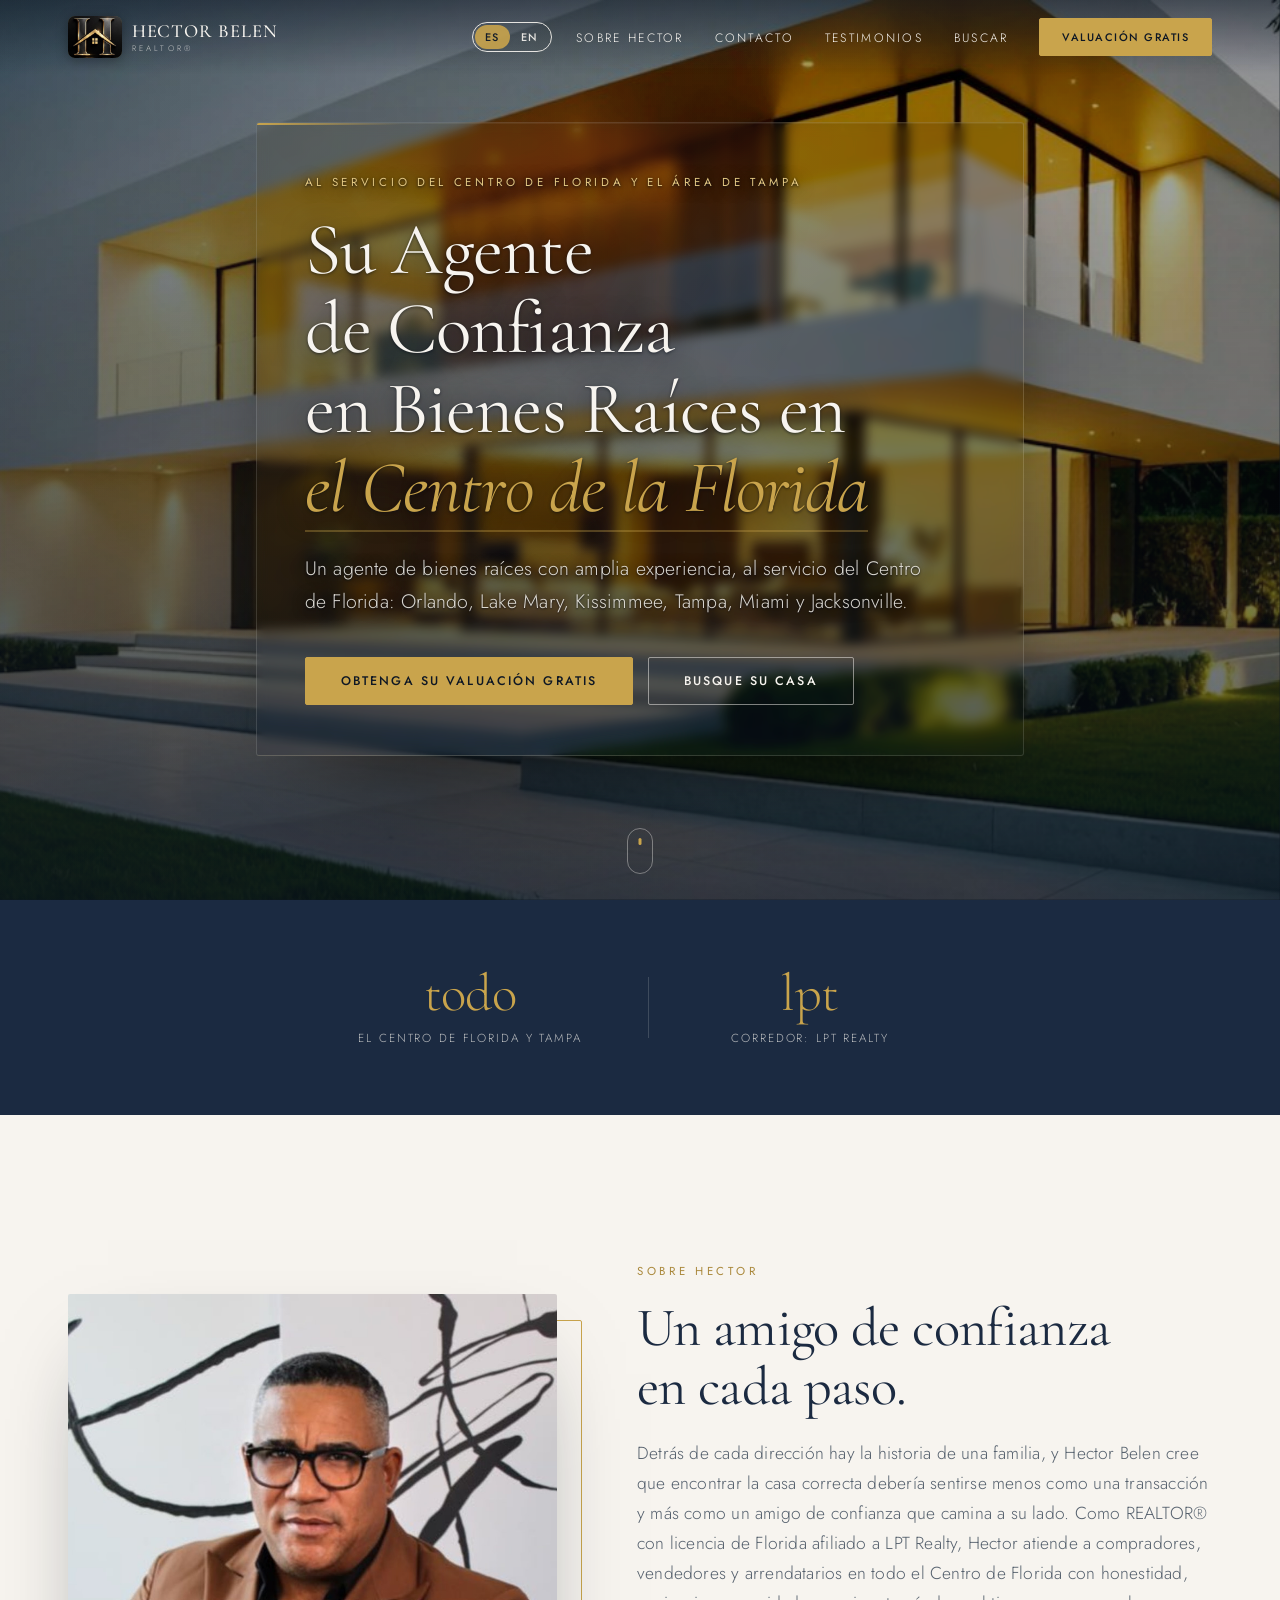
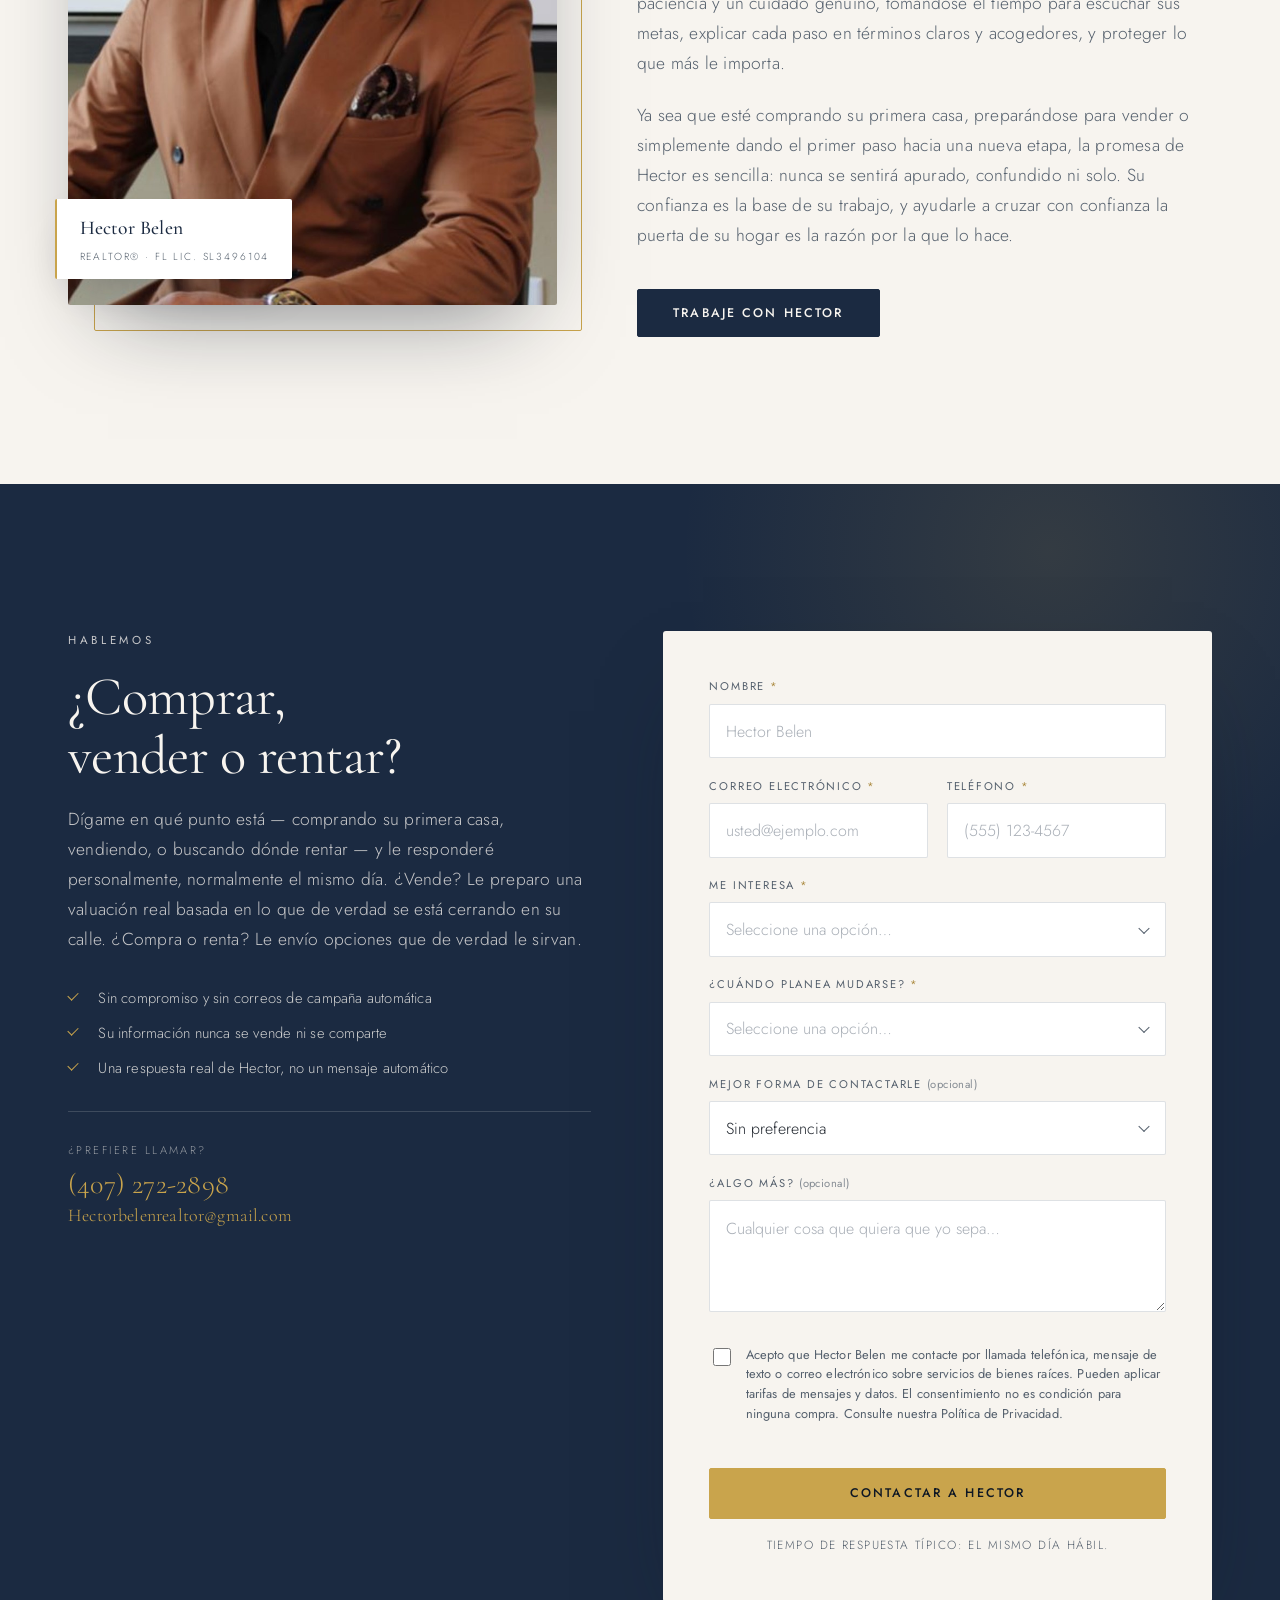
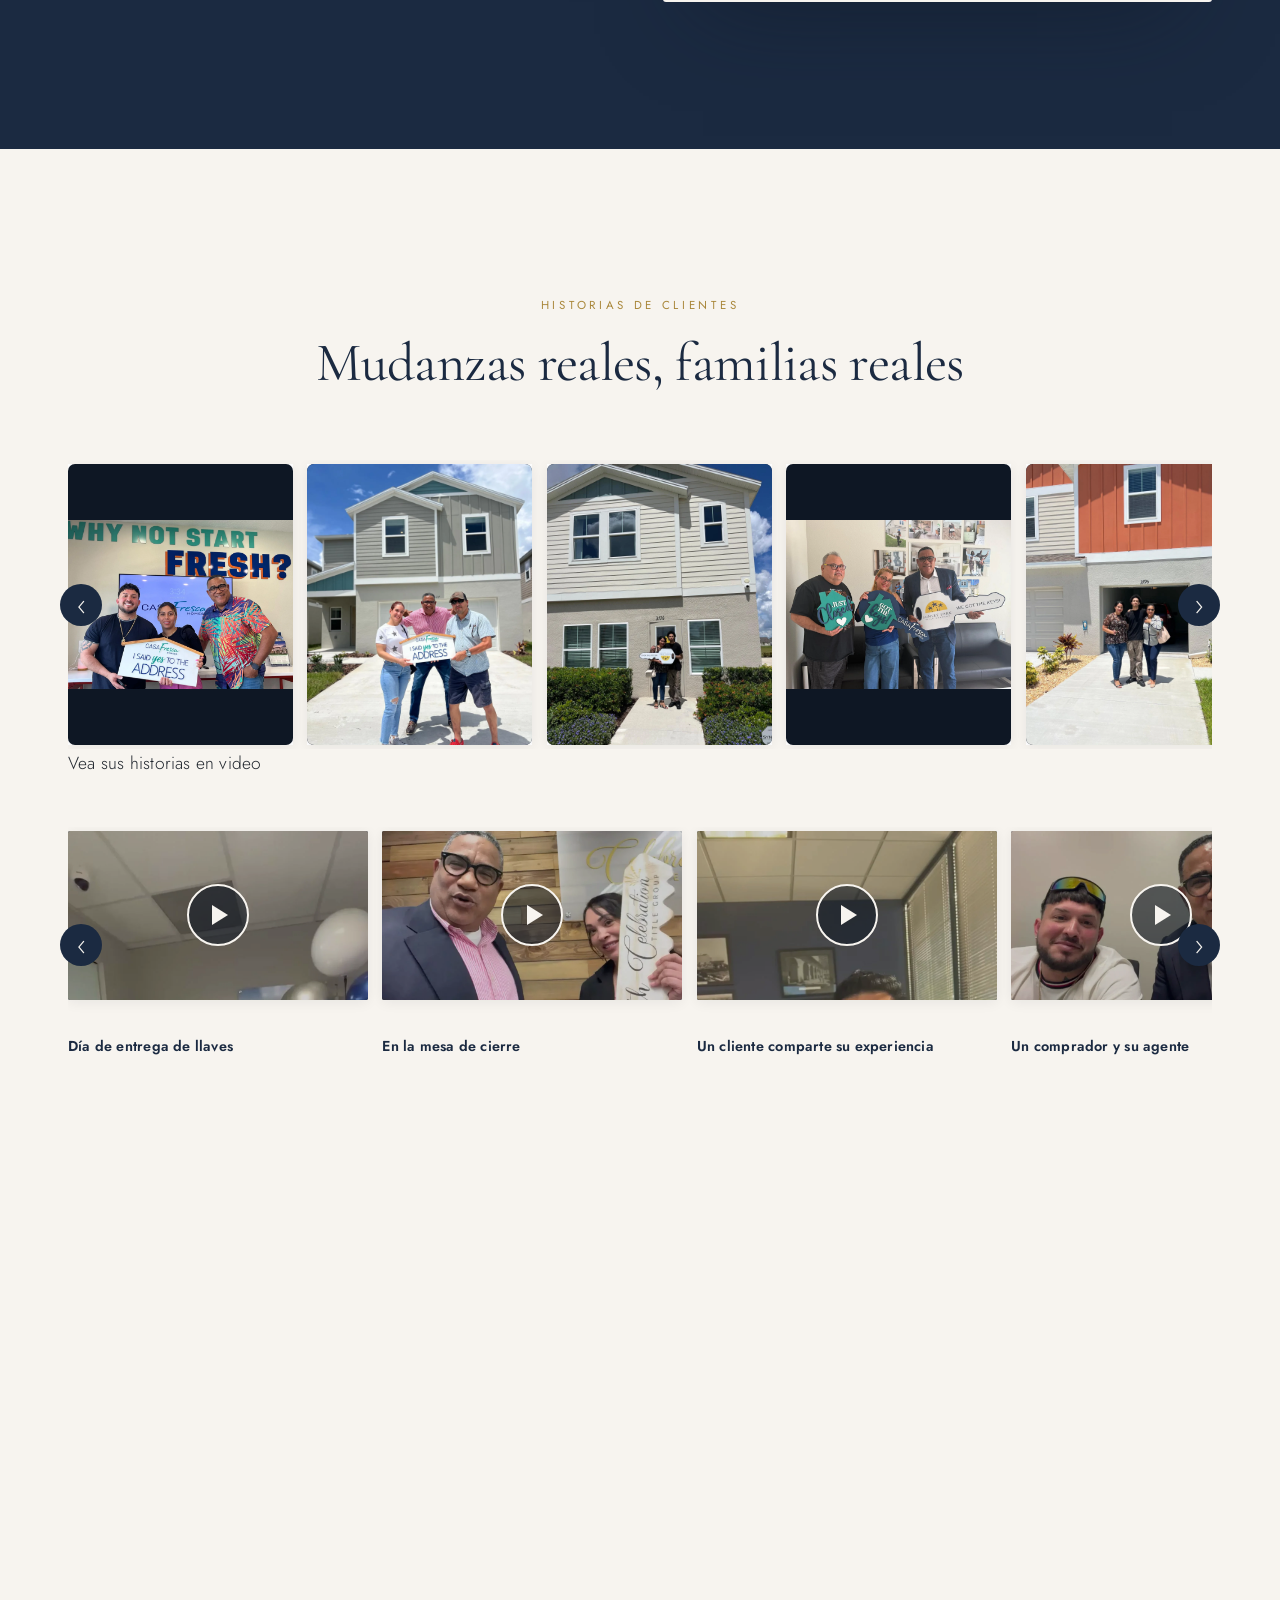
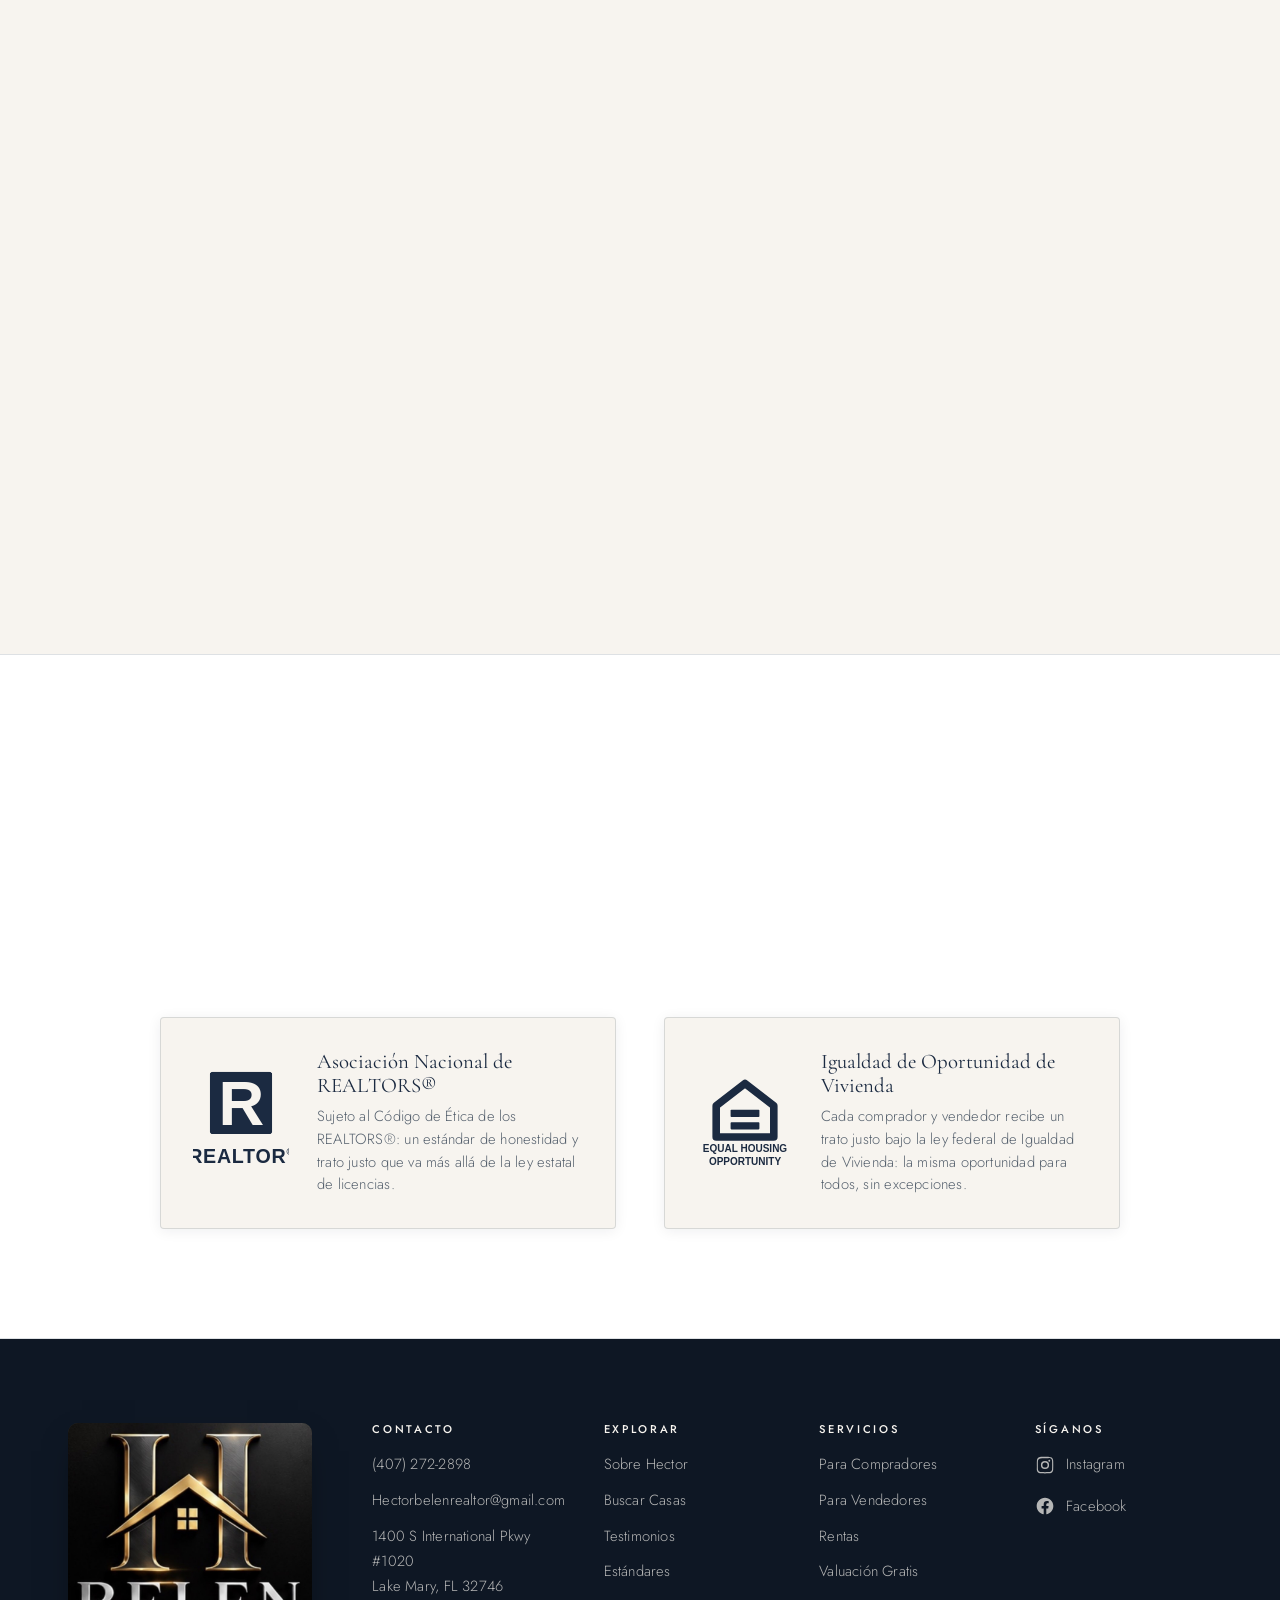
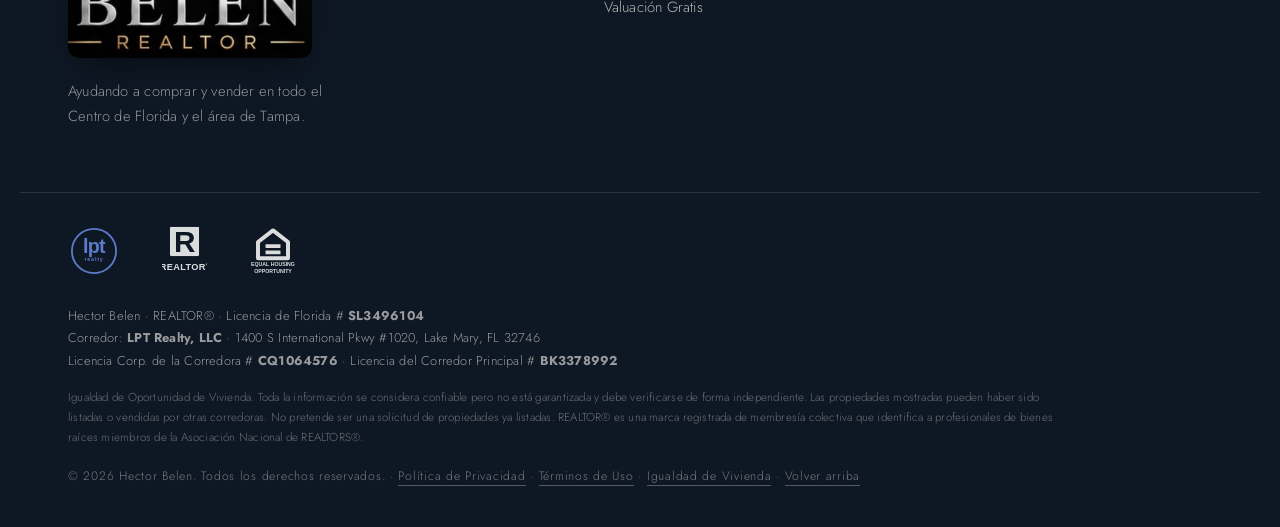
==== commit 70366719: "Hero: make the Ken Burns motion clearly visible The 40s/1.08->1.16 drift was too subtle to read as m" ====
--- a/index.html
+++ b/index.html
@@ -64,7 +64,7 @@
 <link rel="preload" as="image" href="/assets/img/hero-2000.jpg?v=5"
       media="(min-width: 1281px)" fetchpriority="high">
 
-<link rel="stylesheet" href="/style.css?v=15">
+<link rel="stylesheet" href="/style.css?v=16">
 
 <!-- JS-enabled flag before first paint, so scroll-reveal only hides content
      when there's JS to reveal it again. -->
--- a/style.css
+++ b/style.css
@@ -422,12 +422,12 @@
    The image never drops below scale(1.08), keeping ~4% overflow on every side —
    more than the ~1.2% the pan ever travels — so no edge is ever exposed. */
 @keyframes heroKenBurns {
-  from { transform: scale(1.08) translate3d(0.9%, 0.6%, 0); }
-  to   { transform: scale(1.16) translate3d(-1.2%, -0.9%, 0); }
+  from { transform: scale(1.08) translate3d(2%, 1.2%, 0); }
+  to   { transform: scale(1.22) translate3d(-2.2%, -1.6%, 0); }
 }
 .hero-media img {
   transform-origin: 50% 42%;   /* push centered on the house + its warm windows */
-  animation: heroKenBurns 40s ease-in-out infinite alternate;
+  animation: heroKenBurns 22s ease-in-out infinite alternate;
   will-change: transform;
 }
 /* Anyone who asked their OS for less motion gets a static, centered frame. */
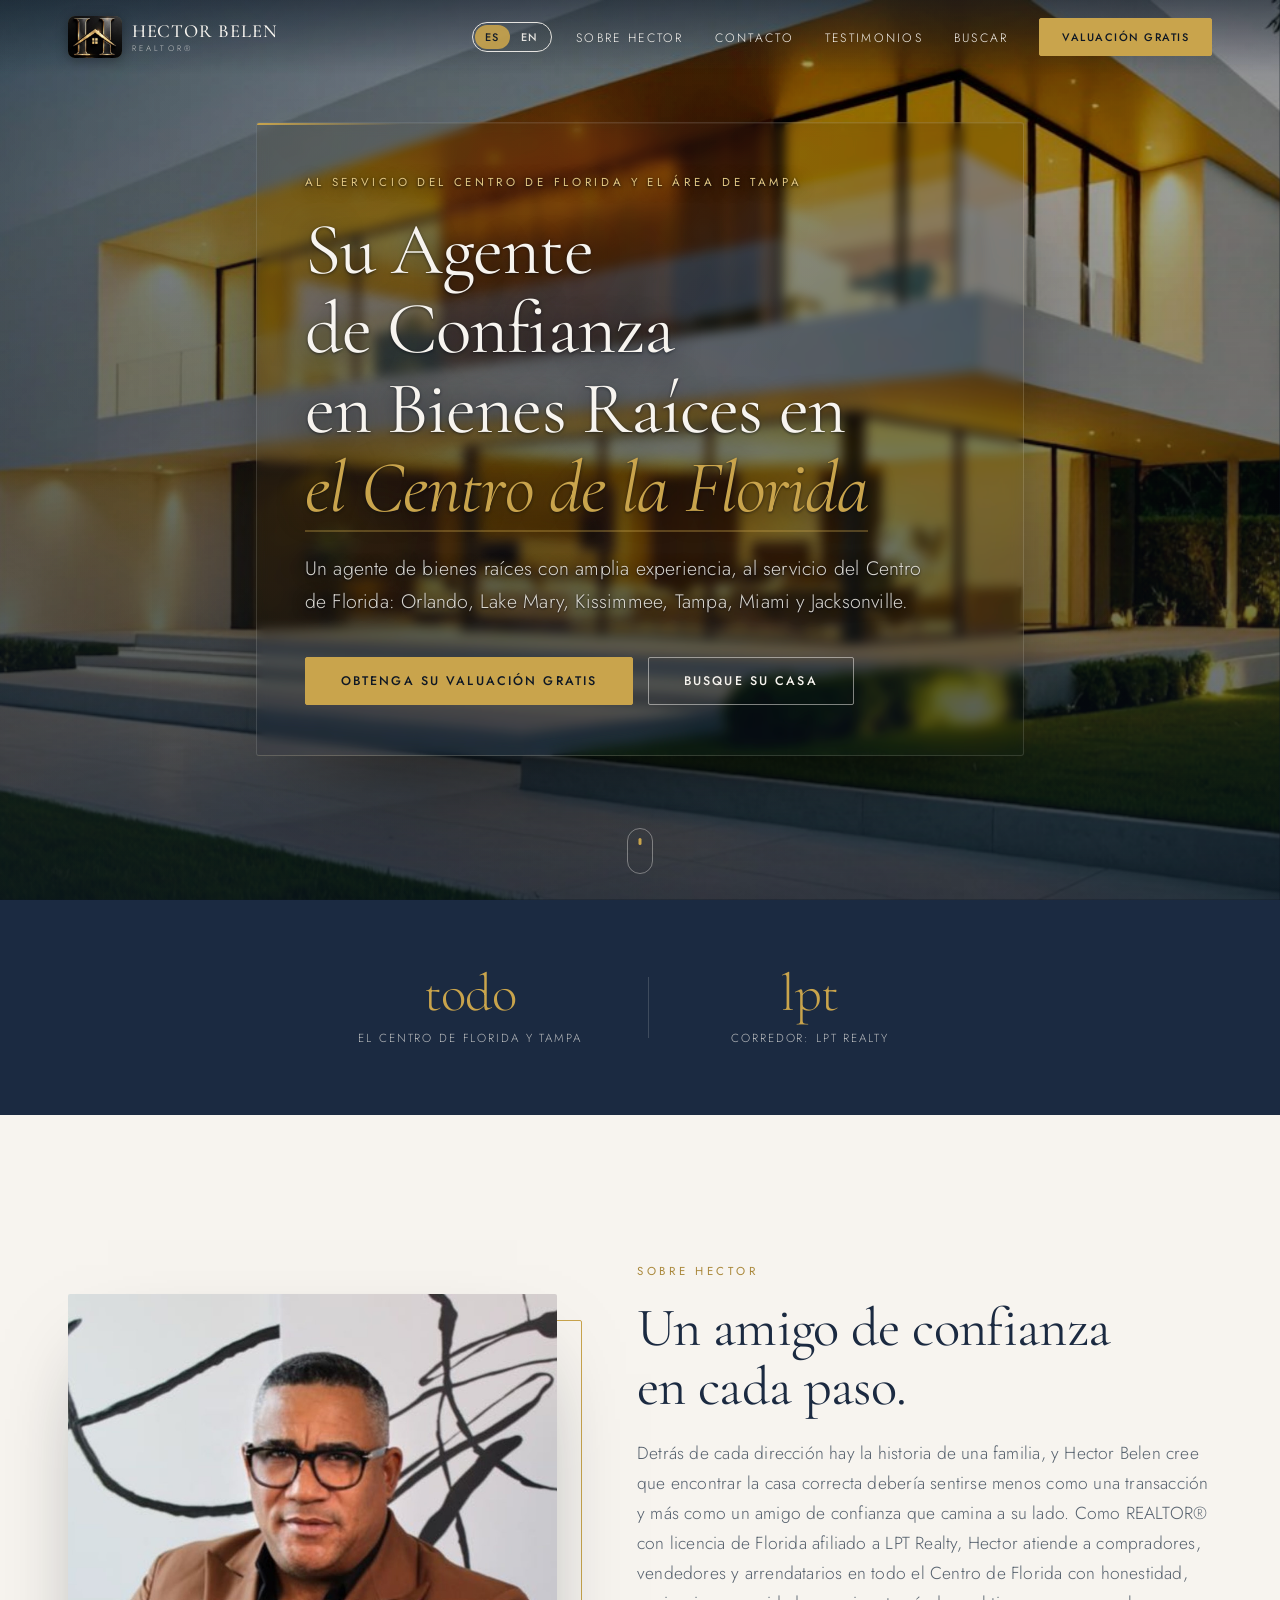
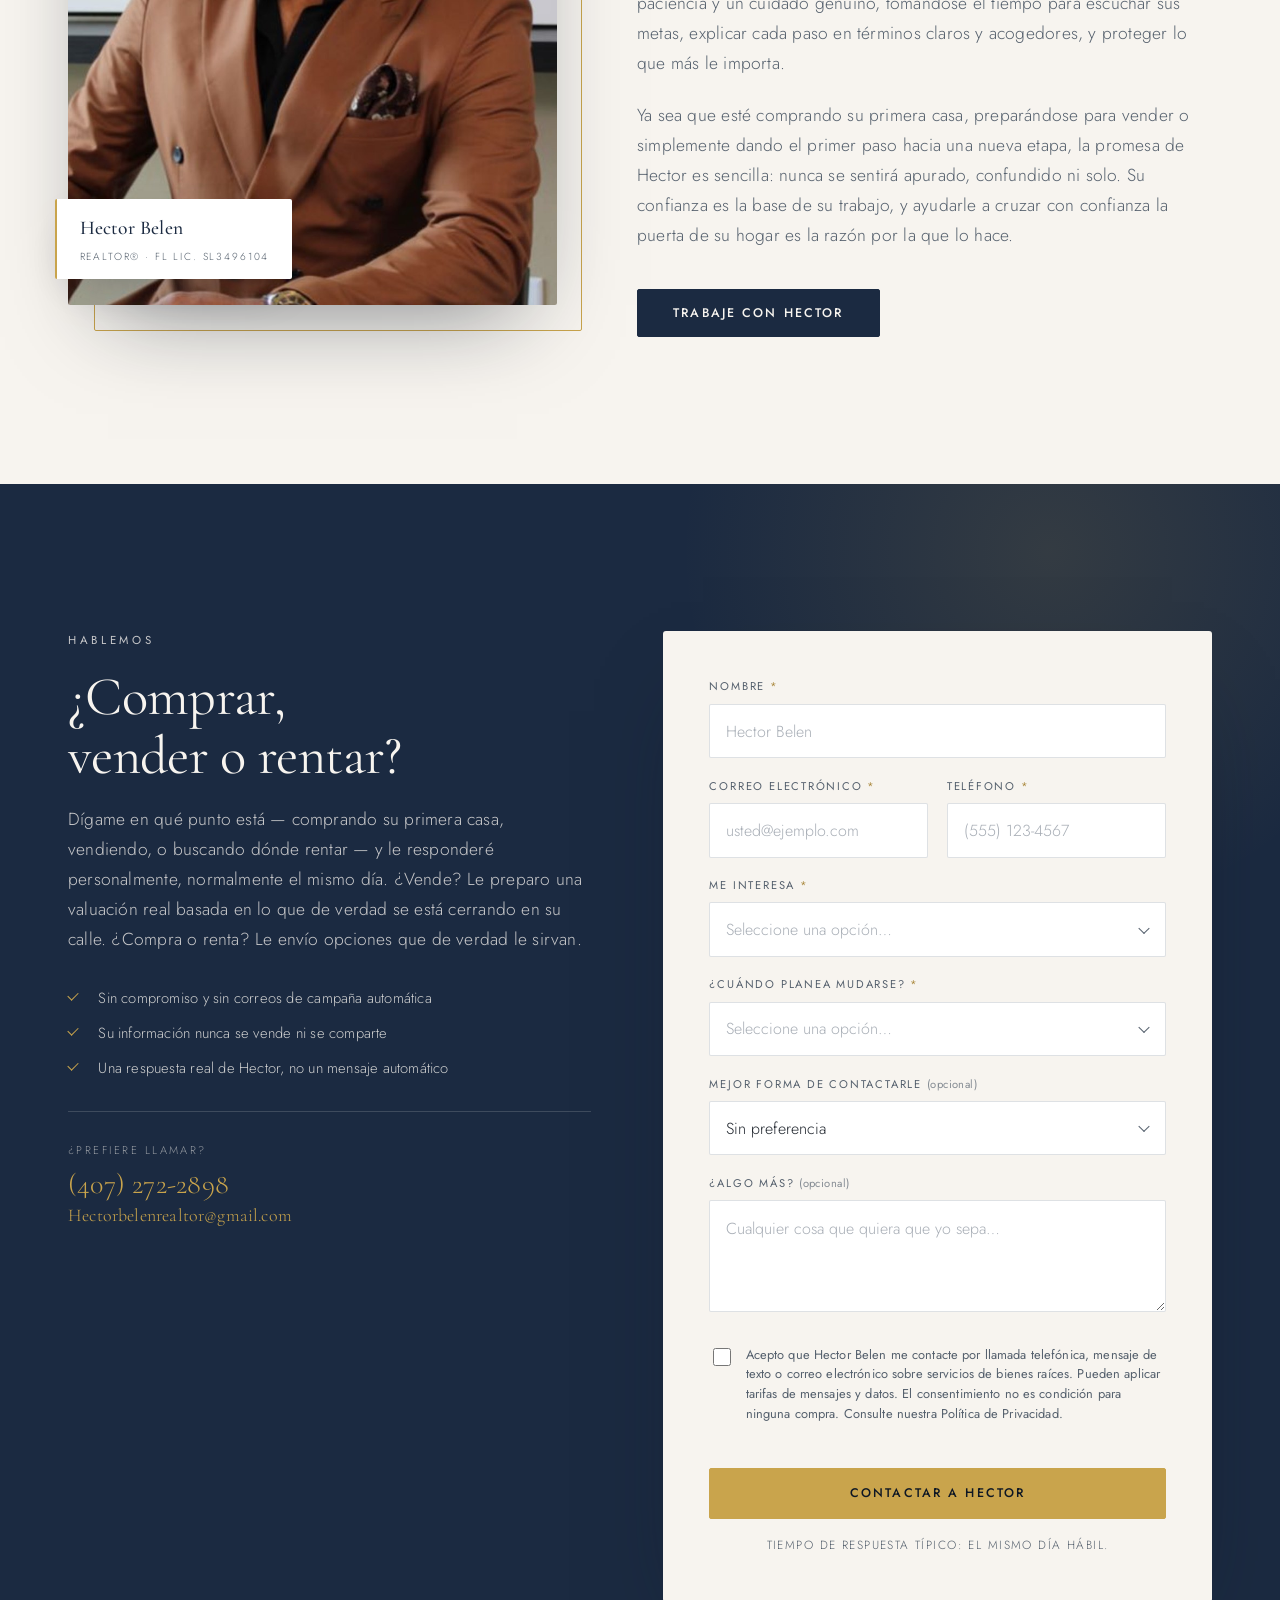
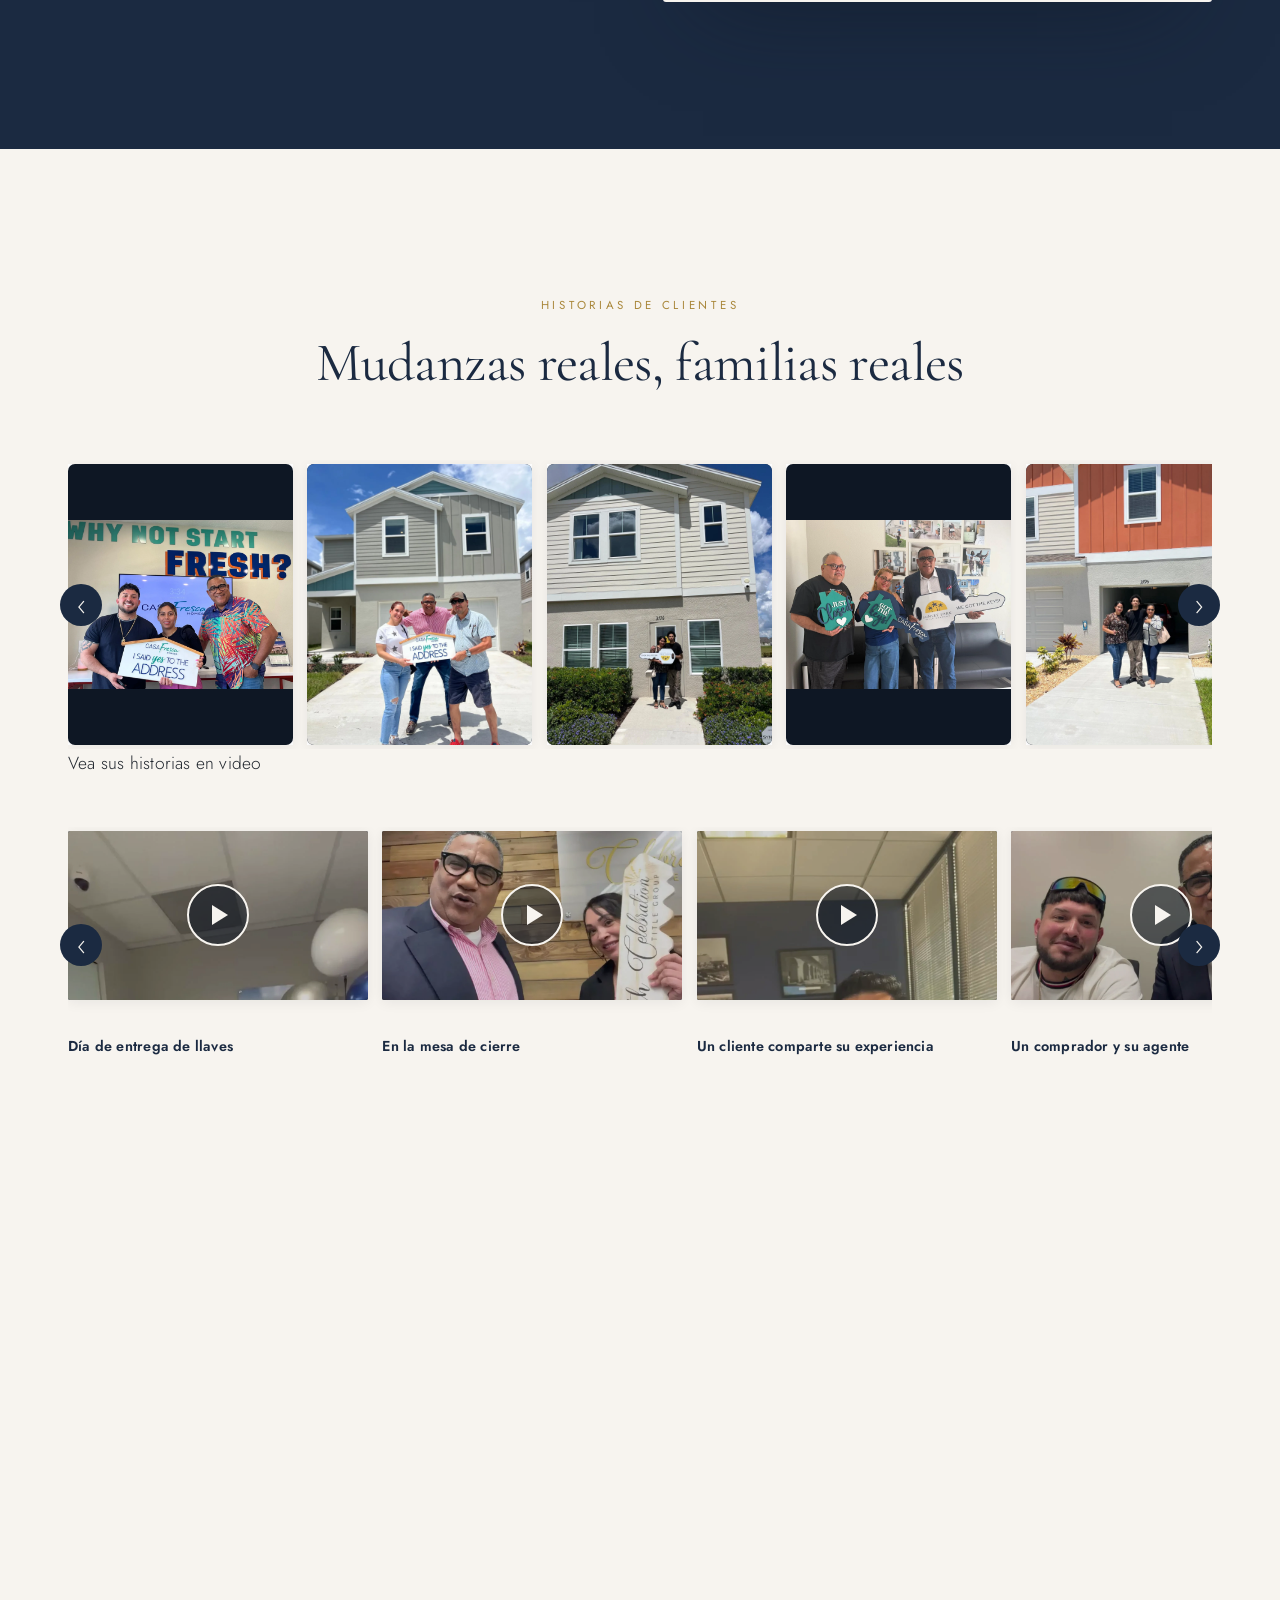
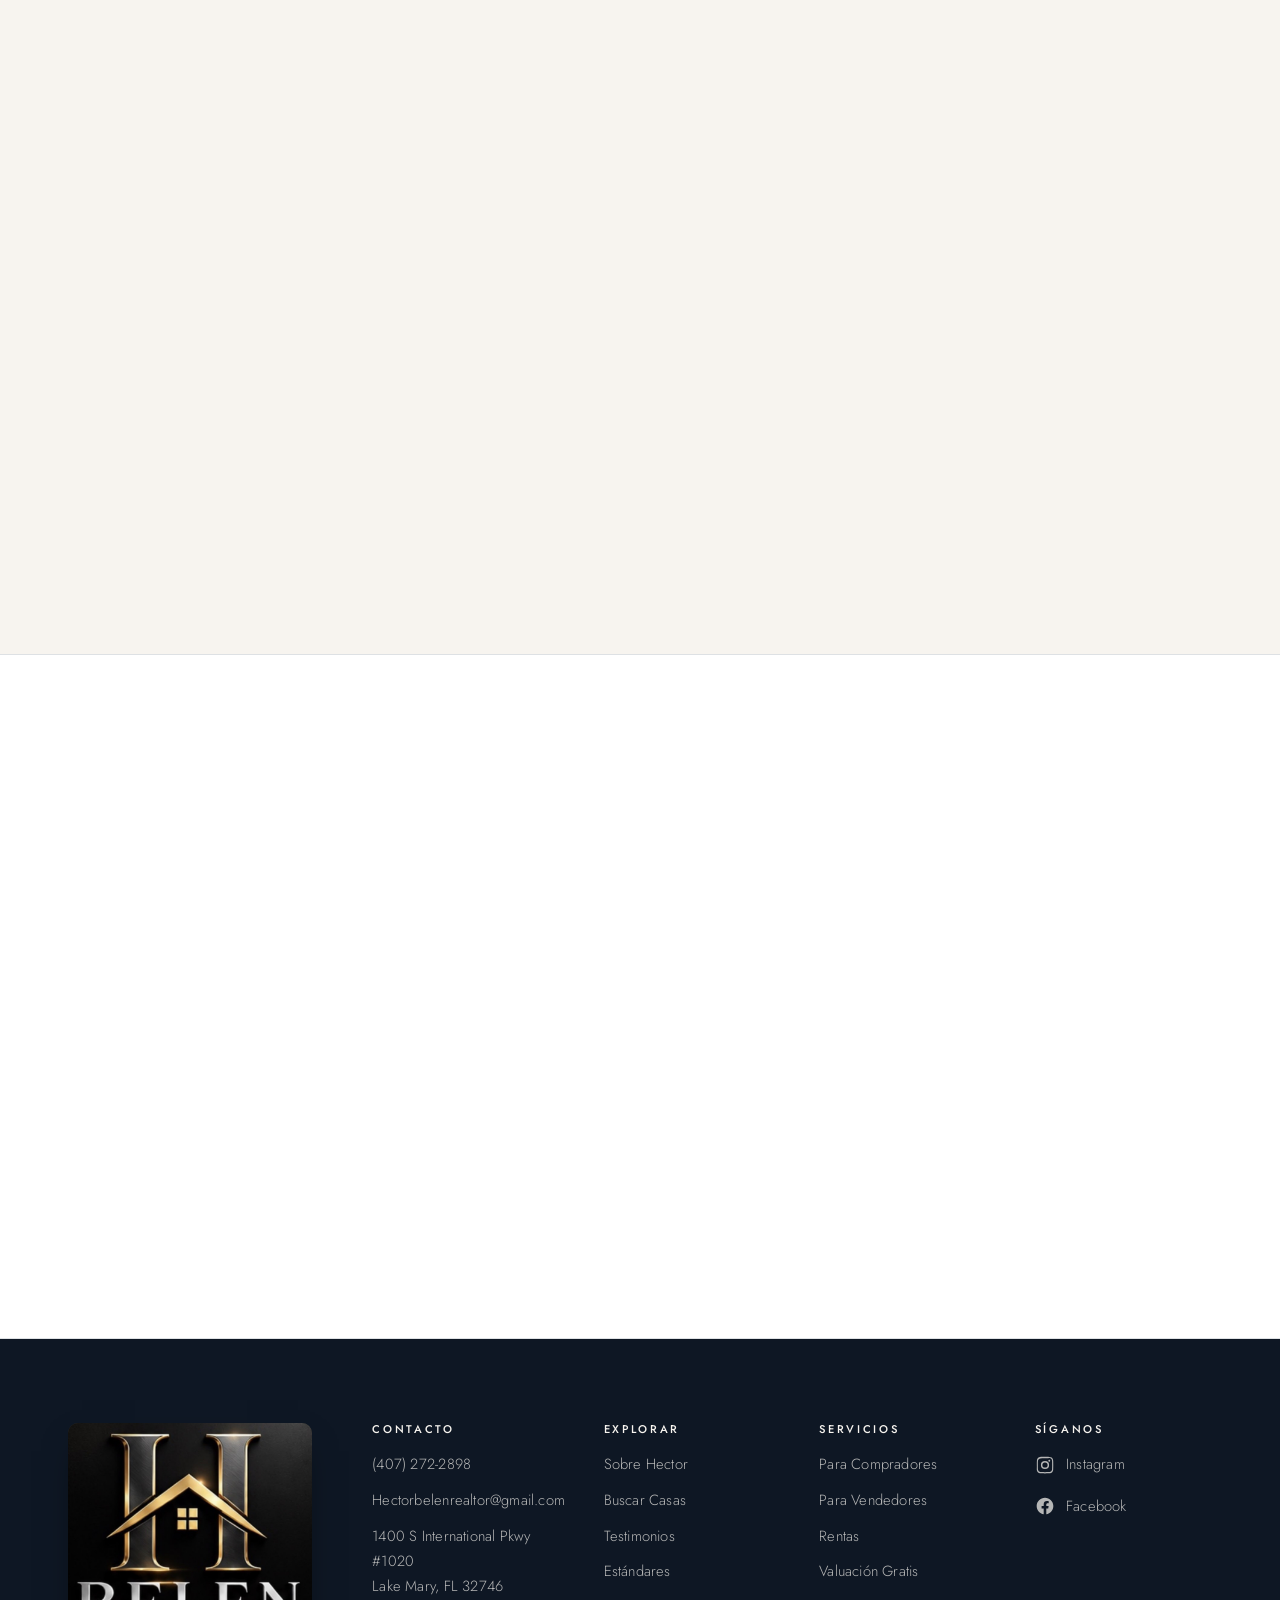
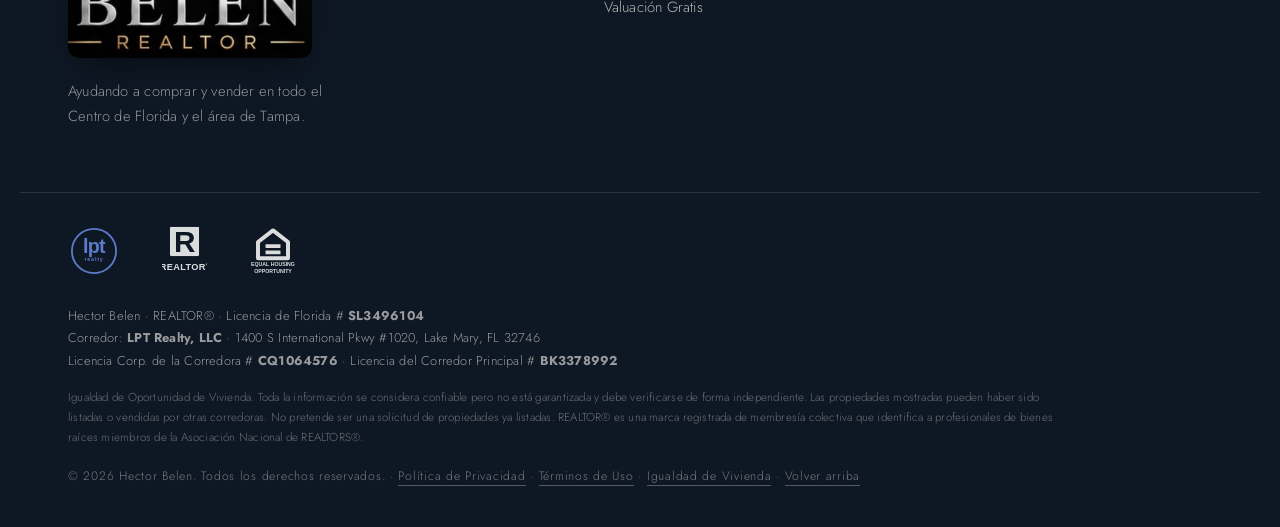
==== commit 15aa295f: "Make lead→Lofty cache-proof: single pipe via submission-created Problem: with provider:'function', l" ====
--- a/index.html
+++ b/index.html
@@ -1025,6 +1025,6 @@
   <p class="lb-count" id="lbCount"></p>
 </div>
 
-<script src="/script.js?v=14" defer></script>
+<script src="/script.js?v=16" defer></script>
 </body>
 </html>
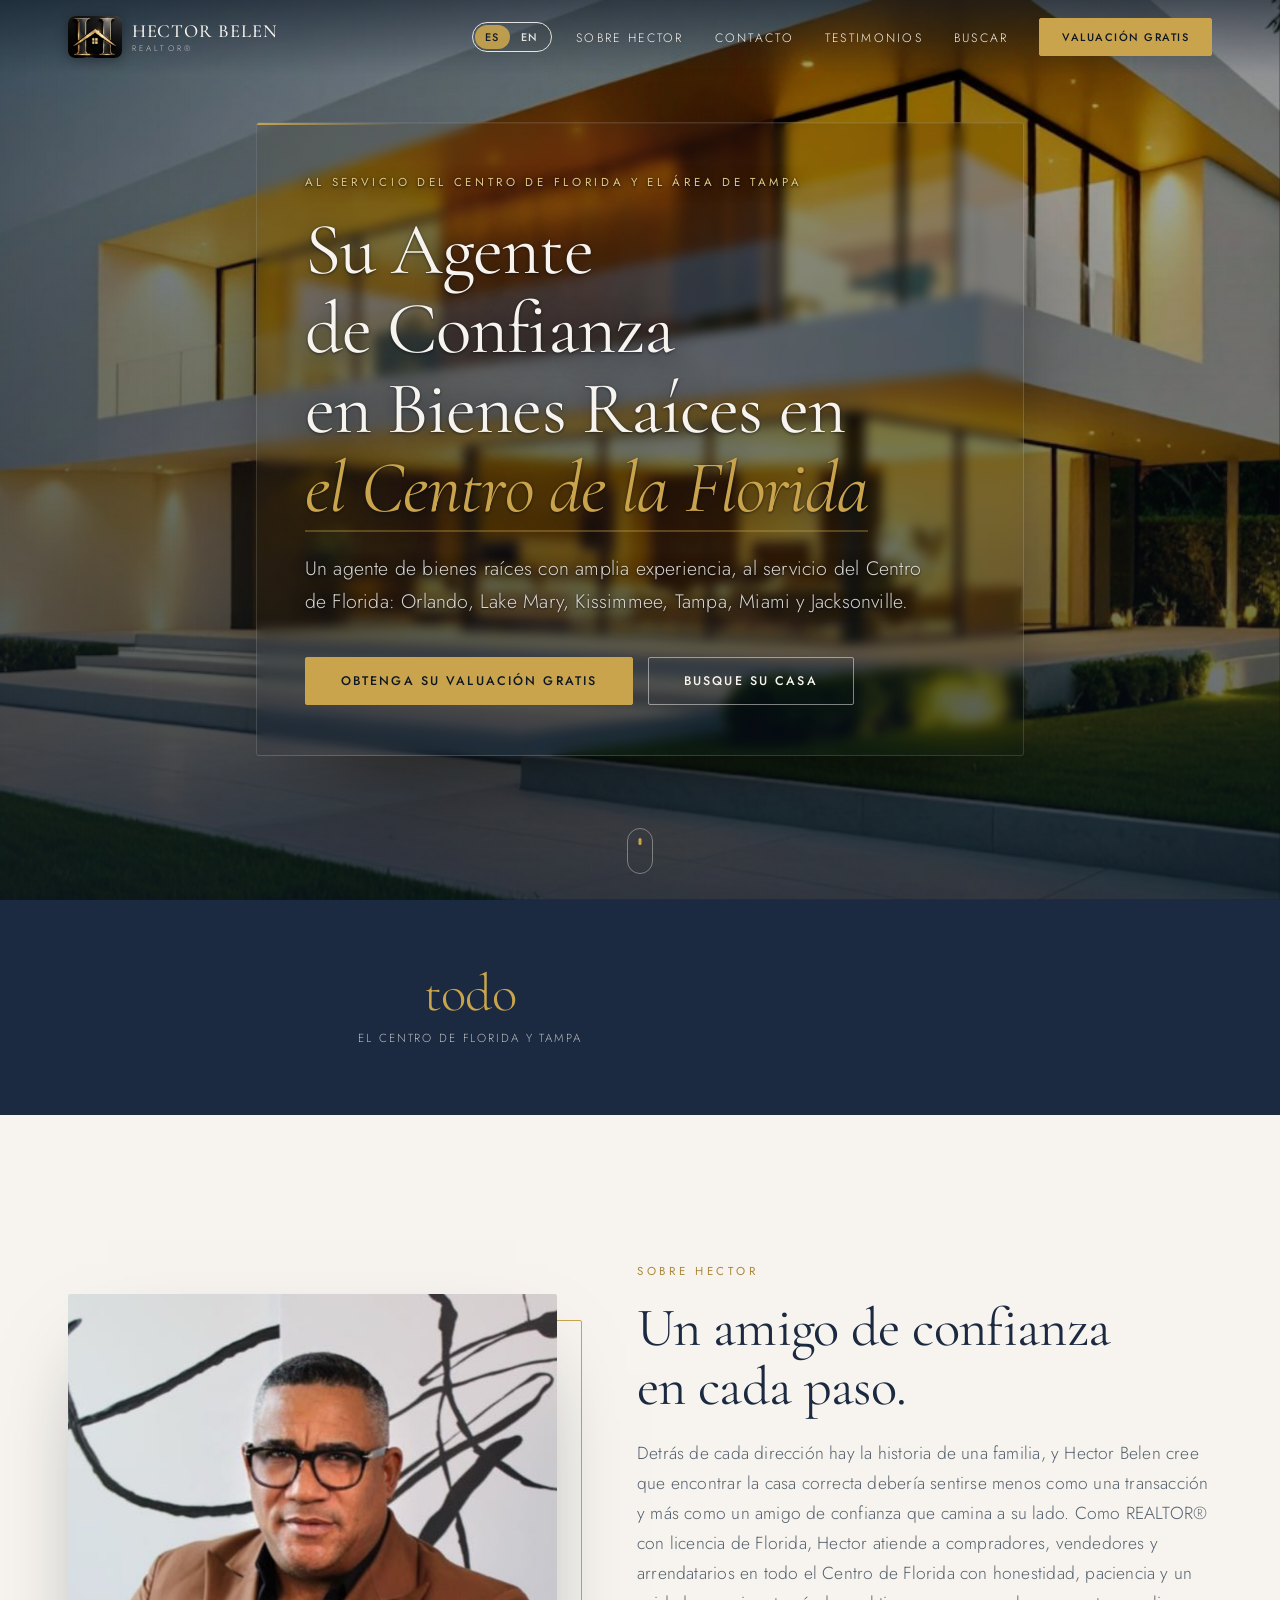
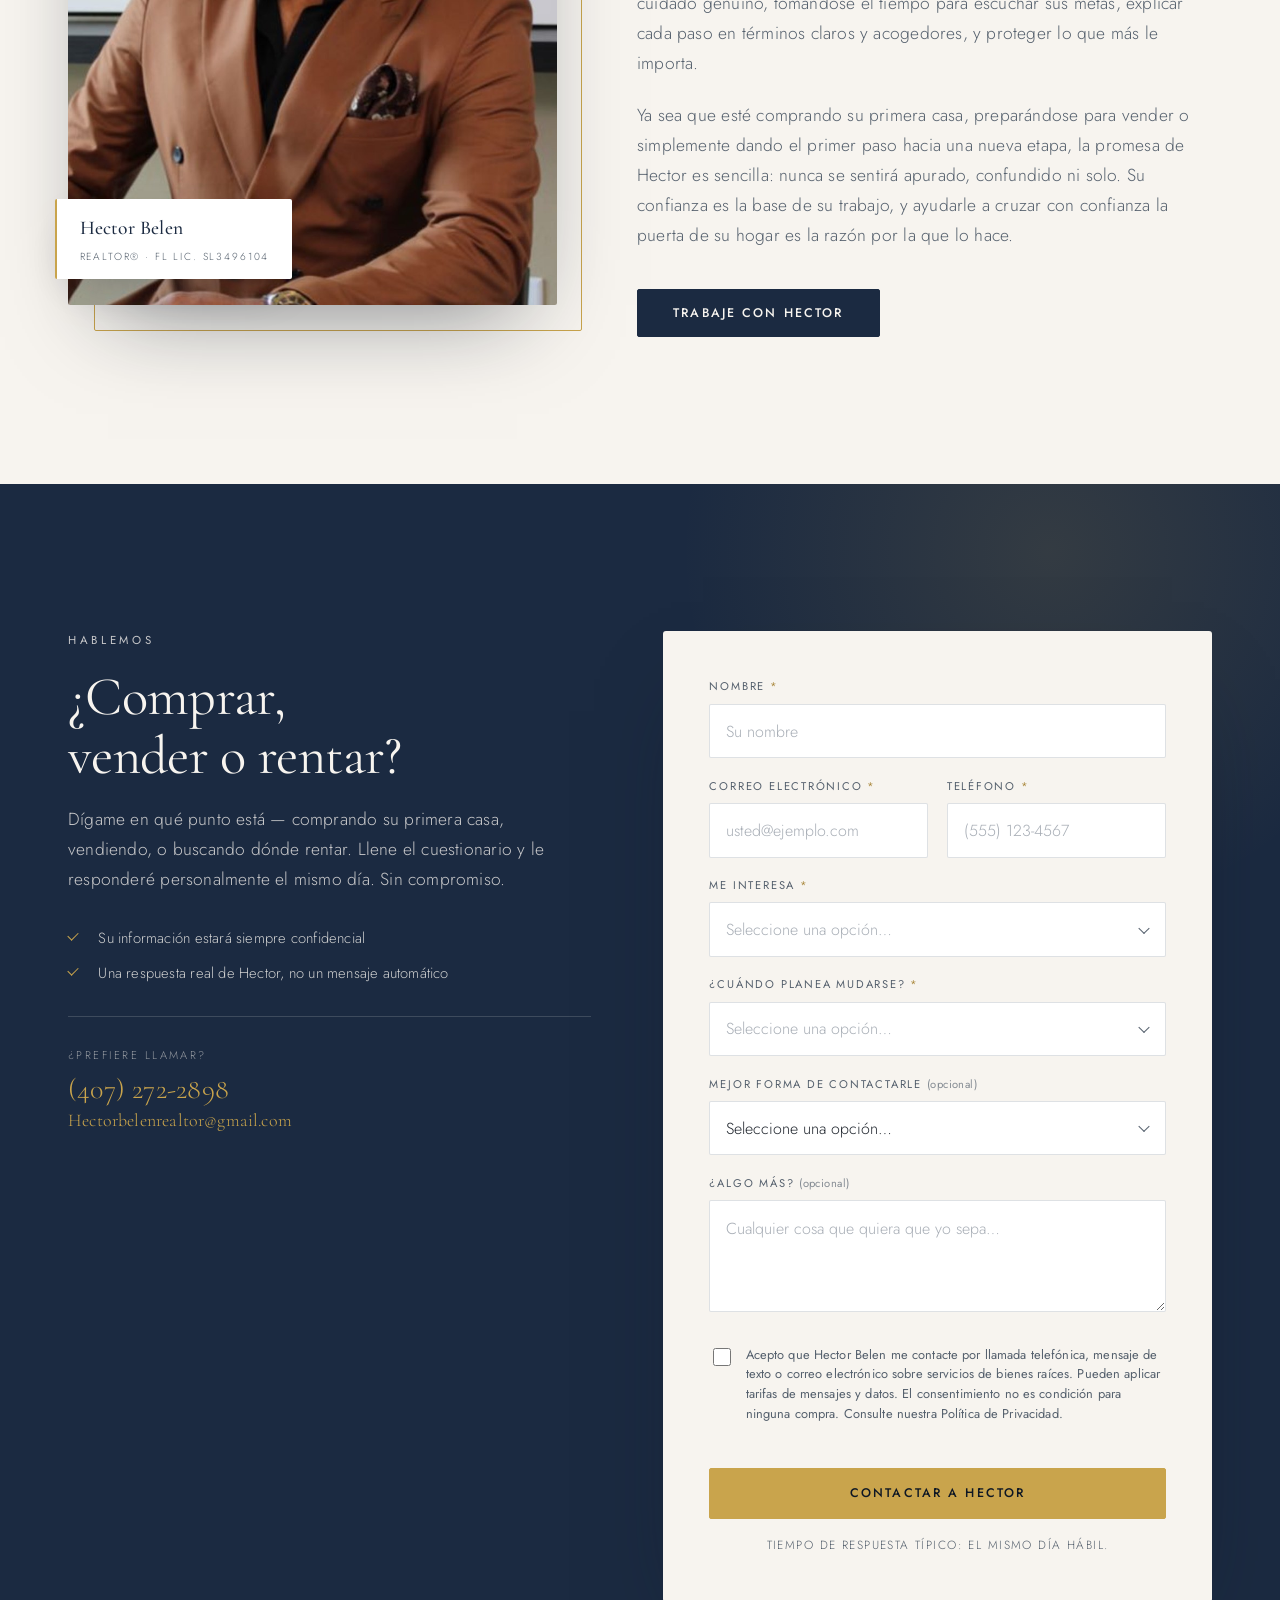
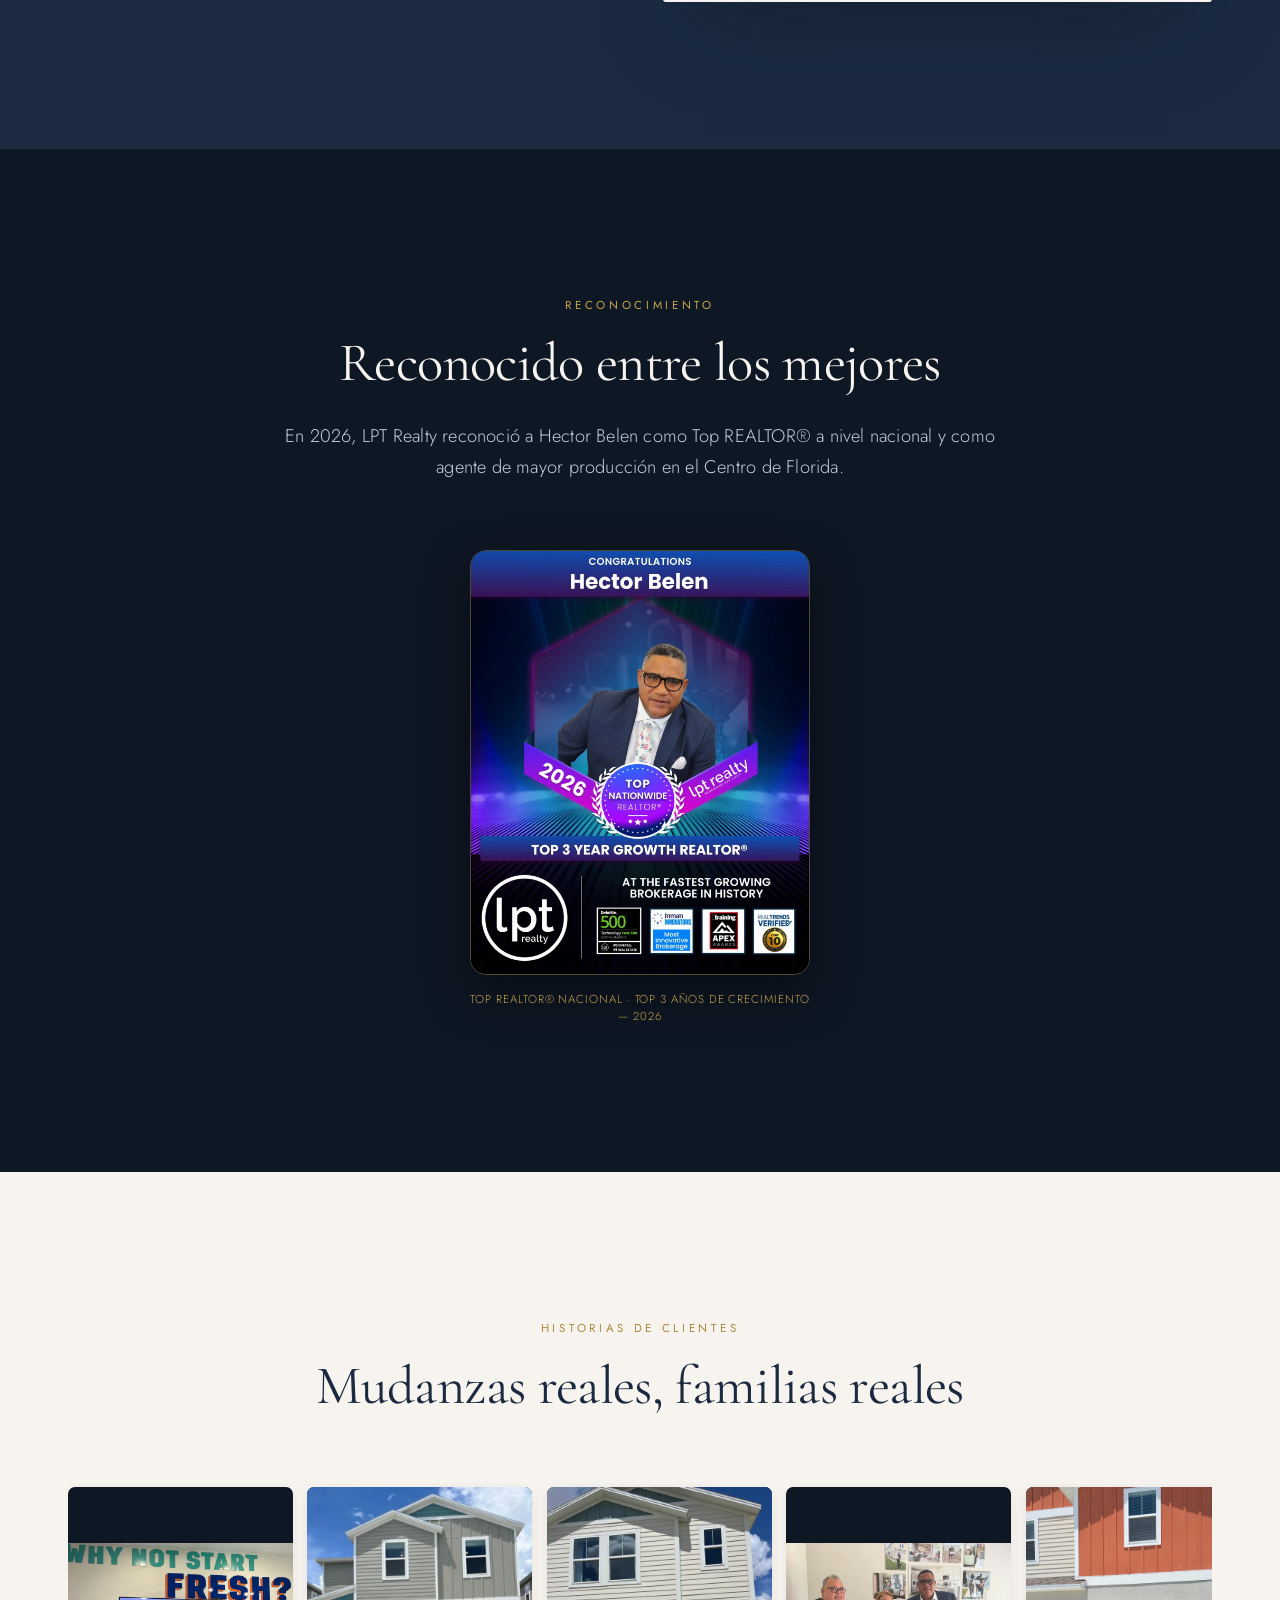
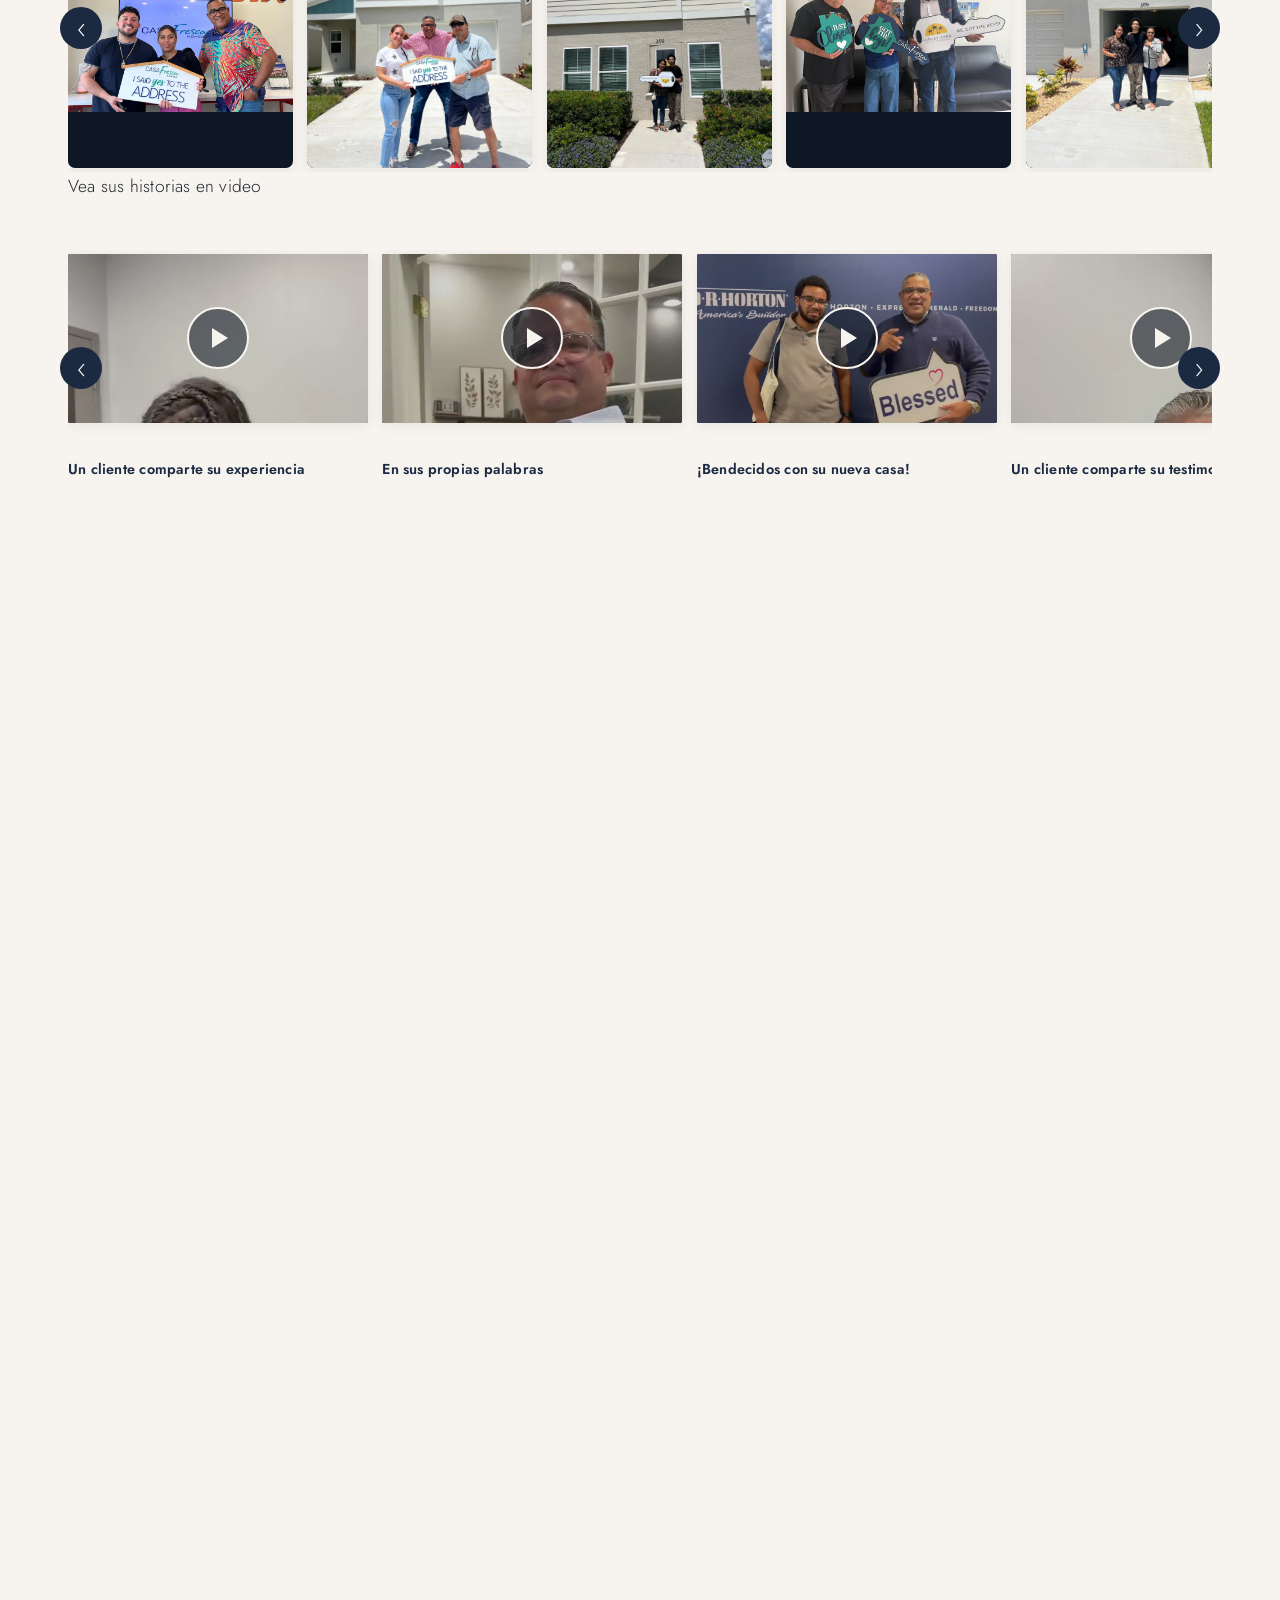
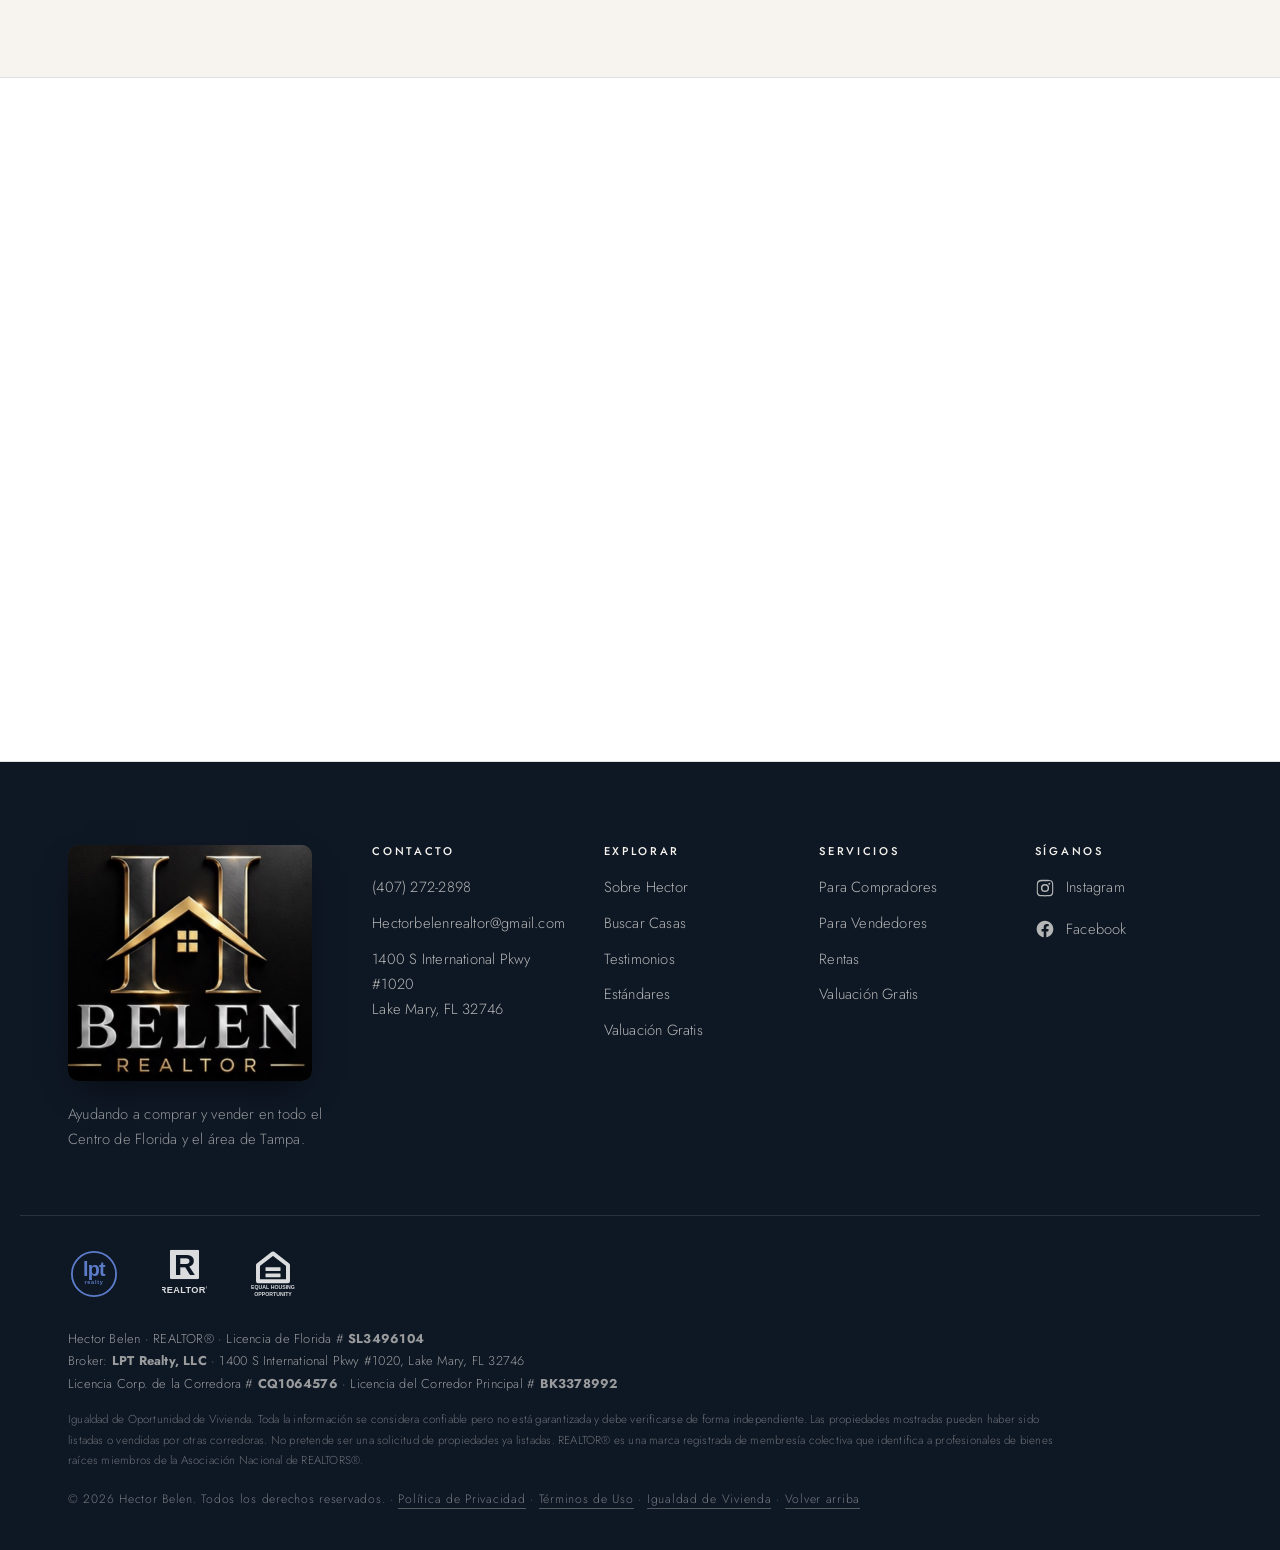
==== commit af98d450: "Launch prep: awards section, bio/contact/form copy, new testimonial videos Hero/credibility: - Remov" ====
--- a/index.html
+++ b/index.html
@@ -64,7 +64,7 @@
 <link rel="preload" as="image" href="/assets/img/hero-2000.jpg?v=5"
       media="(min-width: 1281px)" fetchpriority="high">
 
-<link rel="stylesheet" href="/style.css?v=16">
+<link rel="stylesheet" href="/style.css?v=17">
 
 <!-- JS-enabled flag before first paint, so scroll-reveal only hides content
      when there's JS to reveal it again. -->
@@ -232,10 +232,6 @@
         <span class="trust-num trust-word" data-en="All">Todo</span>
         <span class="trust-label" data-en="of Central Florida &amp; Tampa">el Centro de Florida y Tampa</span>
       </div>
-      <div class="trust-item">
-        <span class="trust-num trust-word">lpt</span>
-        <span class="trust-label" data-en="Brokered by LPT Realty">Corredor: LPT Realty</span>
-      </div>
     </div>
   </section>
 
@@ -262,11 +258,11 @@
         <p class="eyebrow reveal" data-en="About Hector">Sobre Hector</p>
         <h2 class="reveal" data-en="A trusted friend every step of the way.">Un amigo de confianza en cada paso.</h2>
 
-        <p class="reveal" data-en="Behind every address is a family's story, and Hector Belen believes that finding the right home should feel less like a transaction and more like a trusted friend walking beside you. As a licensed Florida REALTOR® with LPT Realty, Hector serves buyers, sellers, and renters across Central Florida with honesty, patience, and genuine care — taking the time to listen to your goals, explain every step in clear and welcoming terms, and protect what matters most to you.">
+        <p class="reveal" data-en="Behind every address is a family's story, and Hector Belen believes that finding the right home should feel less like a transaction and more like a trusted friend walking beside you. As a licensed Florida REALTOR®, Hector serves buyers, sellers, and renters across Central Florida with honesty, patience, and genuine care — taking the time to listen to your goals, explain every step in clear and welcoming terms, and protect what matters most to you.">
           Detrás de cada dirección hay la historia de una familia, y Hector Belen
           cree que encontrar la casa correcta debería sentirse menos como una
           transacción y más como un amigo de confianza que camina a su lado. Como
-          REALTOR® con licencia de Florida afiliado a LPT Realty, Hector atiende a
+          REALTOR® con licencia de Florida, Hector atiende a
           compradores, vendedores y arrendatarios en todo el Centro de Florida con
           honestidad, paciencia y un cuidado genuino, tomándose el tiempo para
           escuchar sus metas, explicar cada paso en términos claros y acogedores, y
@@ -303,17 +299,14 @@
       <div class="contact-intro">
         <p class="eyebrow reveal" data-en="Let's Talk">Hablemos</p>
         <h2 class="reveal" data-en="Buying, selling, or renting?">¿Comprar, vender o rentar?</h2>
-        <p class="reveal" data-en="Tell me where you are — buying your first place, selling, or looking for a rental — and I'll get back to you personally, usually the same day. Selling? I'll put together a real valuation based on what's actually closing on your street. Buying or renting? I'll send you options that actually fit.">
+        <p class="reveal" data-en="Tell me where you are — buying your first home, selling, or looking for a rental. Fill out the short form and I'll reply personally, usually the same day. No obligation.">
           Dígame en qué punto está — comprando su primera casa, vendiendo, o
-          buscando dónde rentar — y le responderé personalmente, normalmente el
-          mismo día. ¿Vende? Le preparo una valuación real basada en lo que de
-          verdad se está cerrando en su calle. ¿Compra o renta? Le envío opciones
-          que de verdad le sirvan.
+          buscando dónde rentar. Llene el cuestionario y le responderé
+          personalmente el mismo día. Sin compromiso.
         </p>
 
         <ul class="assurances reveal">
-          <li data-en="No obligation and no drip-campaign spam">Sin compromiso y sin correos de campaña automática</li>
-          <li data-en="Your information is never sold or shared">Su información nunca se vende ni se comparte</li>
+          <li data-en="Your information always stays confidential">Su información estará siempre confidencial</li>
           <li data-en="A real reply from Hector, not an auto-responder">Una respuesta real de Hector, no un mensaje automático</li>
         </ul>
 
@@ -352,7 +345,7 @@
           <div class="field">
             <label for="name"><span data-en="Name">Nombre</span> <span class="req" aria-hidden="true">*</span></label>
             <input type="text" id="name" name="name" autocomplete="name"
-                   required minlength="2" placeholder="Hector Belen"
+                   required minlength="2" placeholder="Su nombre" data-en-placeholder="Your name"
                    aria-describedby="name-error">
             <small class="error" id="name-error" role="alert"></small>
           </div>
@@ -415,23 +408,37 @@
                    placeholder="Orlando, Kissimmee, Tampa…" data-en-placeholder="Orlando, Kissimmee, Tampa…">
           </div>
 
-          <!-- Buyers & renters: budget + bedrooms -->
+          <!-- Buyers & renters: purchase price (full width) -->
+          <div class="field cond" data-when="Buying,Renting,BuyingSelling" hidden>
+            <label for="budget"><span data-en="Purchase price">Precio de compra</span> <span class="opt" data-en="(optional)">(opcional)</span></label>
+            <input type="text" id="budget" name="budget"
+                   placeholder="Rango de precio de compra" data-en-placeholder="Buying price range">
+          </div>
+
+          <!-- Buyers & renters: bedrooms + bathrooms -->
           <div class="field-row cond" data-when="Buying,Renting,BuyingSelling" hidden>
             <div class="field">
-              <label for="budget"><span data-en="Budget">Presupuesto</span> <span class="opt" data-en="(optional)">(opcional)</span></label>
-              <input type="text" id="budget" name="budget" inputmode="numeric"
-                     placeholder="$350,000 o $2,000/mes" data-en-placeholder="$350,000 or $2,000/mo">
-            </div>
-            <div class="field">
-              <label for="bedrooms"><span data-en="Bedrooms">Recámaras</span> <span class="opt" data-en="(optional)">(opcional)</span></label>
+              <label for="bedrooms"><span data-en="How many bedrooms?">¿Cuántas habitaciones?</span> <span class="opt" data-en="(optional)">(opcional)</span></label>
               <div class="select-wrap">
                 <select id="bedrooms" name="bedrooms">
-                  <option value="" selected data-en="Any">Cualquiera</option>
+                  <option value="" selected disabled data-en="Choose one…">Seleccione una opción…</option>
                   <option value="1+">1+</option>
                   <option value="2+">2+</option>
                   <option value="3+">3+</option>
                   <option value="4+">4+</option>
                   <option value="5+">5+</option>
+                </select>
+              </div>
+            </div>
+            <div class="field">
+              <label for="bathrooms"><span data-en="How many bathrooms?">¿Cuántos baños?</span> <span class="opt" data-en="(optional)">(opcional)</span></label>
+              <div class="select-wrap">
+                <select id="bathrooms" name="bathrooms">
+                  <option value="" selected disabled data-en="Choose one…">Seleccione una opción…</option>
+                  <option value="1+">1+</option>
+                  <option value="2+">2+</option>
+                  <option value="3+">3+</option>
+                  <option value="4+">4+</option>
                 </select>
               </div>
             </div>
@@ -472,7 +479,7 @@
             <label for="contact_method"><span data-en="Best way to reach you">Mejor forma de contactarle</span> <span class="opt" data-en="(optional)">(opcional)</span></label>
             <div class="select-wrap">
               <select id="contact_method" name="contact_method">
-                <option value="" selected data-en="No preference">Sin preferencia</option>
+                <option value="" selected disabled data-en="Choose one…">Seleccione una opción…</option>
                 <option value="Call" data-en="Call">Llamada</option>
                 <option value="Text" data-en="Text message">Mensaje de texto</option>
                 <option value="WhatsApp">WhatsApp</option>
@@ -558,6 +565,55 @@
        ⚠️ Do NOT invent client quotes or names — add real, permission-granted
        testimonials only. See TESTIMONIALS-SETUP.md.
        ========================================================== -->
+  <!-- ==========================================================
+       RECOGNITION / AWARDS — LPT Realty 2026 recognitions (confirmed legit by
+       Hector, 2026-11-04). Dedicated "spotlight" band so the awards stand on
+       their own. Award #1 image is in place; to add award #2 (Top Producing
+       REALTOR® — Haines City / zip 33844), drop the graphic at
+       assets/img/awards/award-producer-2026.jpg (+ .webp) and uncomment the
+       second .award-card below.
+       ========================================================== -->
+  <section class="awards" id="awards" aria-label="Reconocimientos"
+           data-en-aria-label="Awards and recognition">
+    <div class="shell">
+      <div class="section-head awards-head">
+        <p class="eyebrow reveal" data-en="Recognition">Reconocimiento</p>
+        <h2 class="reveal" data-en="Recognized among the best">Reconocido entre los mejores</h2>
+        <p class="section-lede reveal" data-en="In 2026, LPT Realty recognized Hector Belen as a Top Nationwide REALTOR® and a top-producing agent in Central Florida.">
+          En 2026, LPT Realty reconoció a Hector Belen como Top REALTOR® a nivel
+          nacional y como agente de mayor producción en el Centro de Florida.
+        </p>
+      </div>
+
+      <div class="awards-grid reveal">
+        <figure class="award-card">
+          <picture>
+            <source srcset="assets/img/awards/award-growth-2026.webp" type="image/webp">
+            <img src="assets/img/awards/award-growth-2026.jpg" width="1280" height="1600"
+                 alt="Reconocimiento 2026 de LPT Realty a Hector Belen como Top REALTOR® a nivel nacional — Top 3 años de crecimiento"
+                 data-en-alt="LPT Realty 2026 recognition of Hector Belen as a Top Nationwide REALTOR® — Top 3-Year Growth"
+                 loading="lazy">
+          </picture>
+          <figcaption data-en="Top Nationwide REALTOR® · Top 3-Year Growth — 2026">Top REALTOR® Nacional · Top 3 Años de Crecimiento — 2026</figcaption>
+        </figure>
+
+        <!-- AWARD #2 — add the graphic, then uncomment:
+        <figure class="award-card">
+          <picture>
+            <source srcset="assets/img/awards/award-producer-2026.webp" type="image/webp">
+            <img src="assets/img/awards/award-producer-2026.jpg" width="1280" height="1600"
+                 alt="Reconocimiento 2026 de LPT Realty a Hector Belen como agente de mayor producción en Haines City, FL (código postal 33844)"
+                 data-en-alt="LPT Realty 2026 recognition of Hector Belen as the top-producing agent in Haines City, FL (zip 33844)"
+                 loading="lazy">
+          </picture>
+          <figcaption data-en="Top Producing REALTOR® · Haines City, FL — 2026">Top REALTOR® en Producción · Haines City, FL — 2026</figcaption>
+        </figure>
+        -->
+      </div>
+    </div>
+  </section>
+
+
   <section class="testimonials" id="testimonials" aria-label="Testimonios de clientes"
            data-en-aria-label="Client testimonials">
     <div class="shell">
@@ -963,7 +1019,7 @@
          (and its Spanish). Names/license numbers stay as-is in both languages. -->
     <p class="disclosure" data-en="Hector Belen · REALTOR® · Florida License&nbsp;#&nbsp;&lt;strong&gt;SL3496104&lt;/strong&gt;&lt;br&gt;Brokered by &lt;strong&gt;LPT Realty, LLC&lt;/strong&gt; · 1400 S International Pkwy&nbsp;#1020, Lake Mary, FL&nbsp;32746&lt;br&gt;Brokerage Corp. License&nbsp;#&nbsp;&lt;strong&gt;CQ1064576&lt;/strong&gt; · Principal Broker License&nbsp;#&nbsp;&lt;strong&gt;BK3378992&lt;/strong&gt;">
       Hector Belen · REALTOR® · Licencia de Florida&nbsp;#&nbsp;<strong>SL3496104</strong><br>
-      Corredor: <strong>LPT Realty, LLC</strong> · 1400 S International Pkwy&nbsp;#1020, Lake Mary, FL&nbsp;32746<br>
+      Broker: <strong>LPT Realty, LLC</strong> · 1400 S International Pkwy&nbsp;#1020, Lake Mary, FL&nbsp;32746<br>
       Licencia Corp. de la Corredora&nbsp;#&nbsp;<strong>CQ1064576</strong> · Licencia del Corredor Principal&nbsp;#&nbsp;<strong>BK3378992</strong>
     </p>
     <p class="disclosure fine" data-en="Equal Housing Opportunity. All information is deemed reliable but not guaranteed and should be independently verified. Properties shown may have been listed or sold by other brokerages. Not intended as a solicitation of property already listed. REALTOR® is a registered collective membership mark identifying real estate professionals who are members of the National Association of REALTORS®.">
--- a/style.css
+++ b/style.css
@@ -844,6 +844,44 @@
 .idx-fallback h3 { font-size: clamp(1.3rem, 1.1rem + 1vw, 1.7rem); margin-bottom: .75rem; }
 .idx-fallback p { color: var(--ink-soft); margin-bottom: 1.75rem; }
 
+/* ------------------------------------------------- 8a. Recognition / Awards */
+/* A dark "spotlight" band so the LPT 2026 recognitions stand on their own. */
+.awards {
+  padding-block: var(--section-y);
+  background: var(--navy-900);
+  color: var(--cream);
+  text-align: center;
+}
+.awards-head { max-width: 46rem; margin-inline: auto; }
+.awards-head .eyebrow { color: var(--gold); }
+.awards-head h2 { color: var(--cream); }
+.awards-head .section-lede { margin-inline: auto; color: #C3CCD8; }
+.awards-grid {
+  display: flex;
+  flex-wrap: wrap;
+  justify-content: center;
+  align-items: flex-start;
+  gap: clamp(1.25rem, 4vw, 2.5rem);
+  margin-top: clamp(2rem, 5vw, 3rem);
+}
+.award-card { margin: 0; max-width: 340px; width: 100%; }
+.award-card img {
+  width: 100%;
+  height: auto;
+  border-radius: 16px;
+  border: 1px solid rgba(201, 164, 76, .35);
+  box-shadow: 0 18px 50px rgba(0, 0, 0, .45);
+}
+.award-card figcaption {
+  margin-top: 1rem;
+  font-family: 'Jost', system-ui, sans-serif;
+  text-transform: uppercase;
+  letter-spacing: .08em;
+  font-size: .72rem;
+  line-height: 1.5;
+  color: var(--gold);
+}
+
 /* ------------------------------------------------------ 8b. Testimonials */
 .testimonials {
   padding-block: var(--section-y);
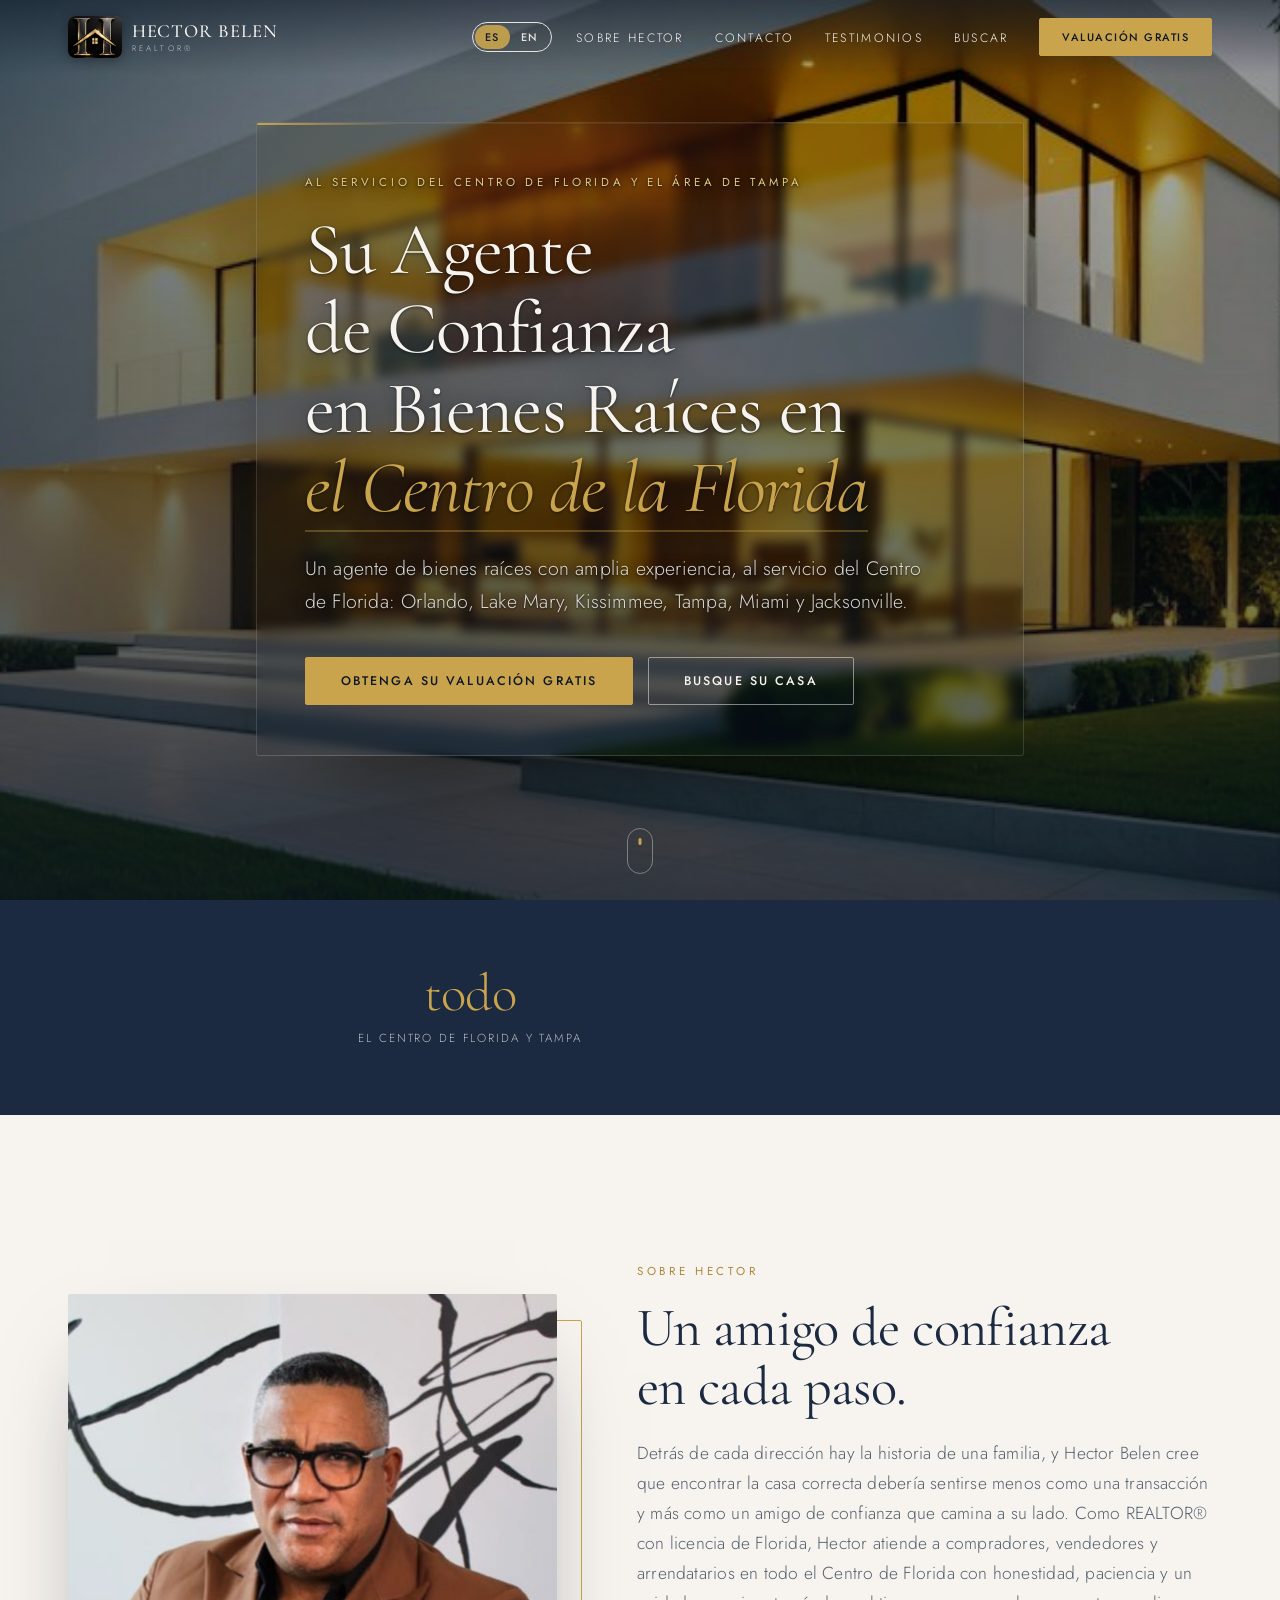
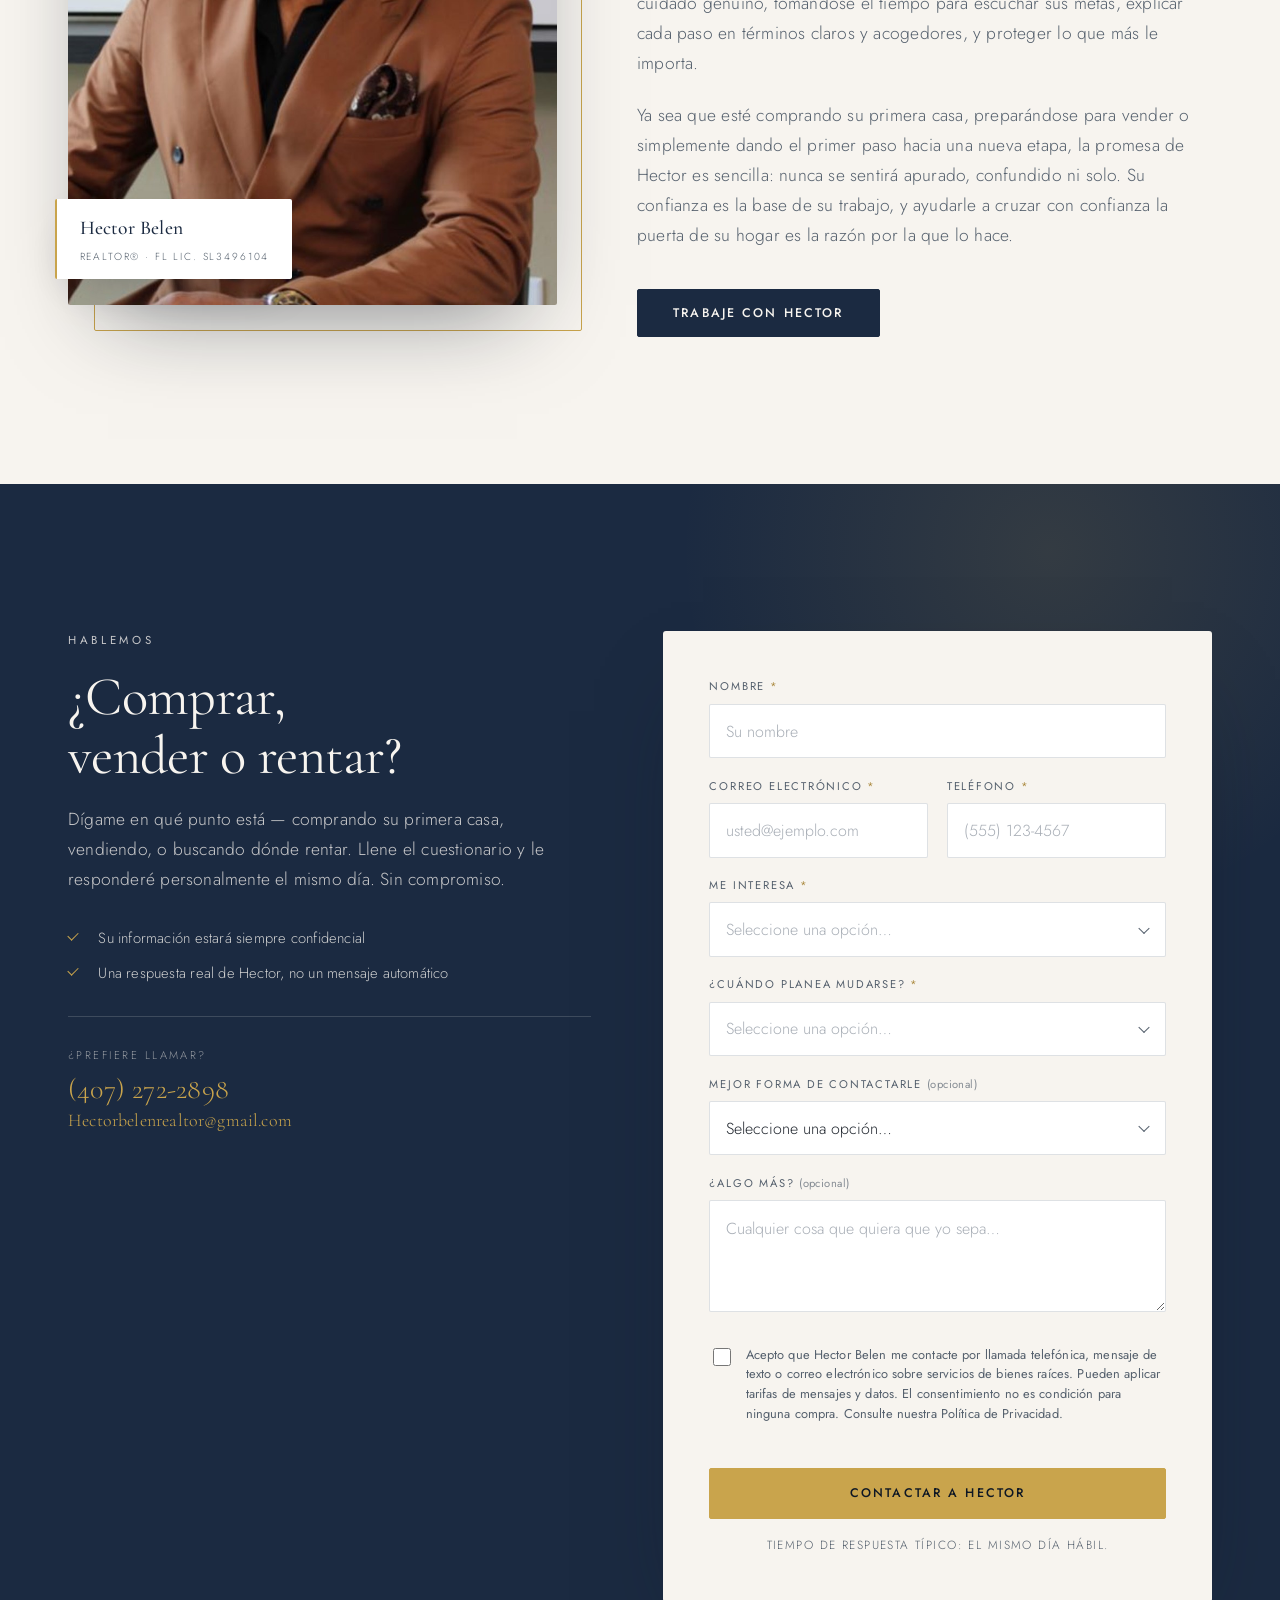
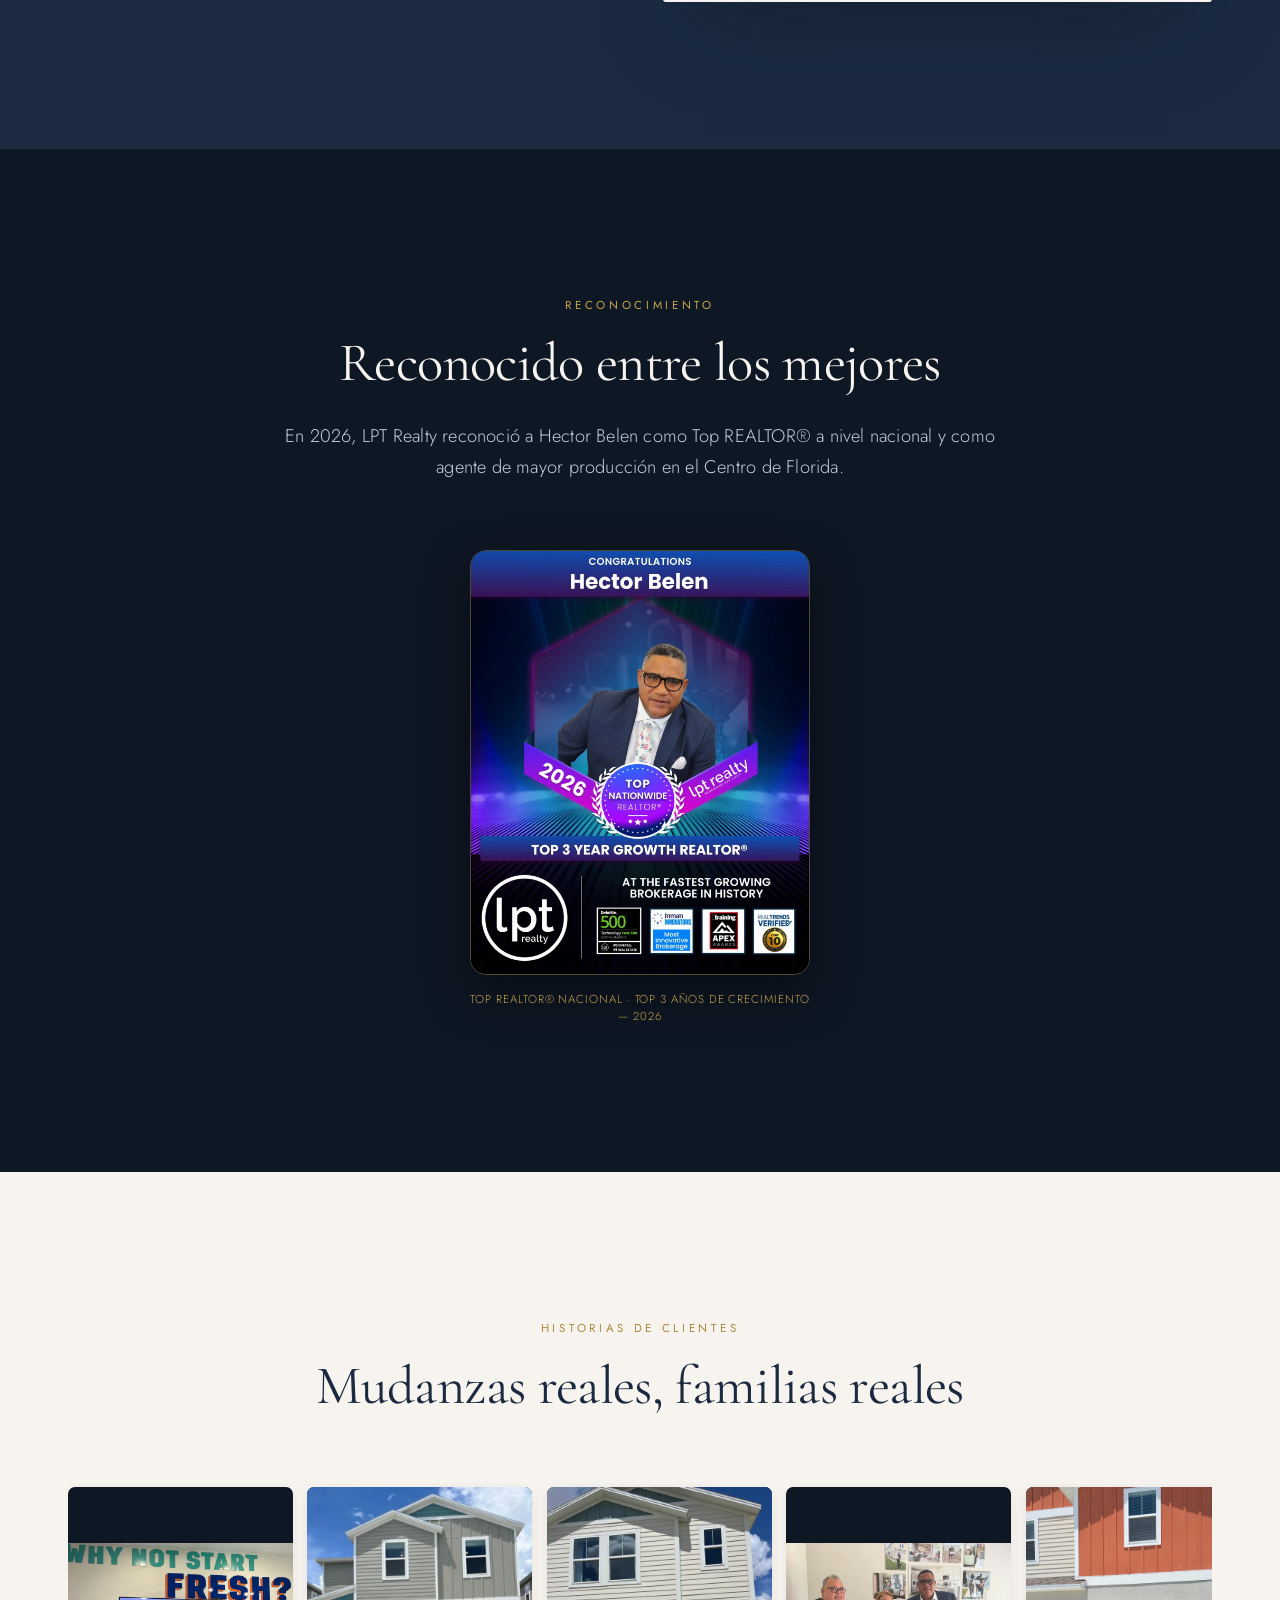
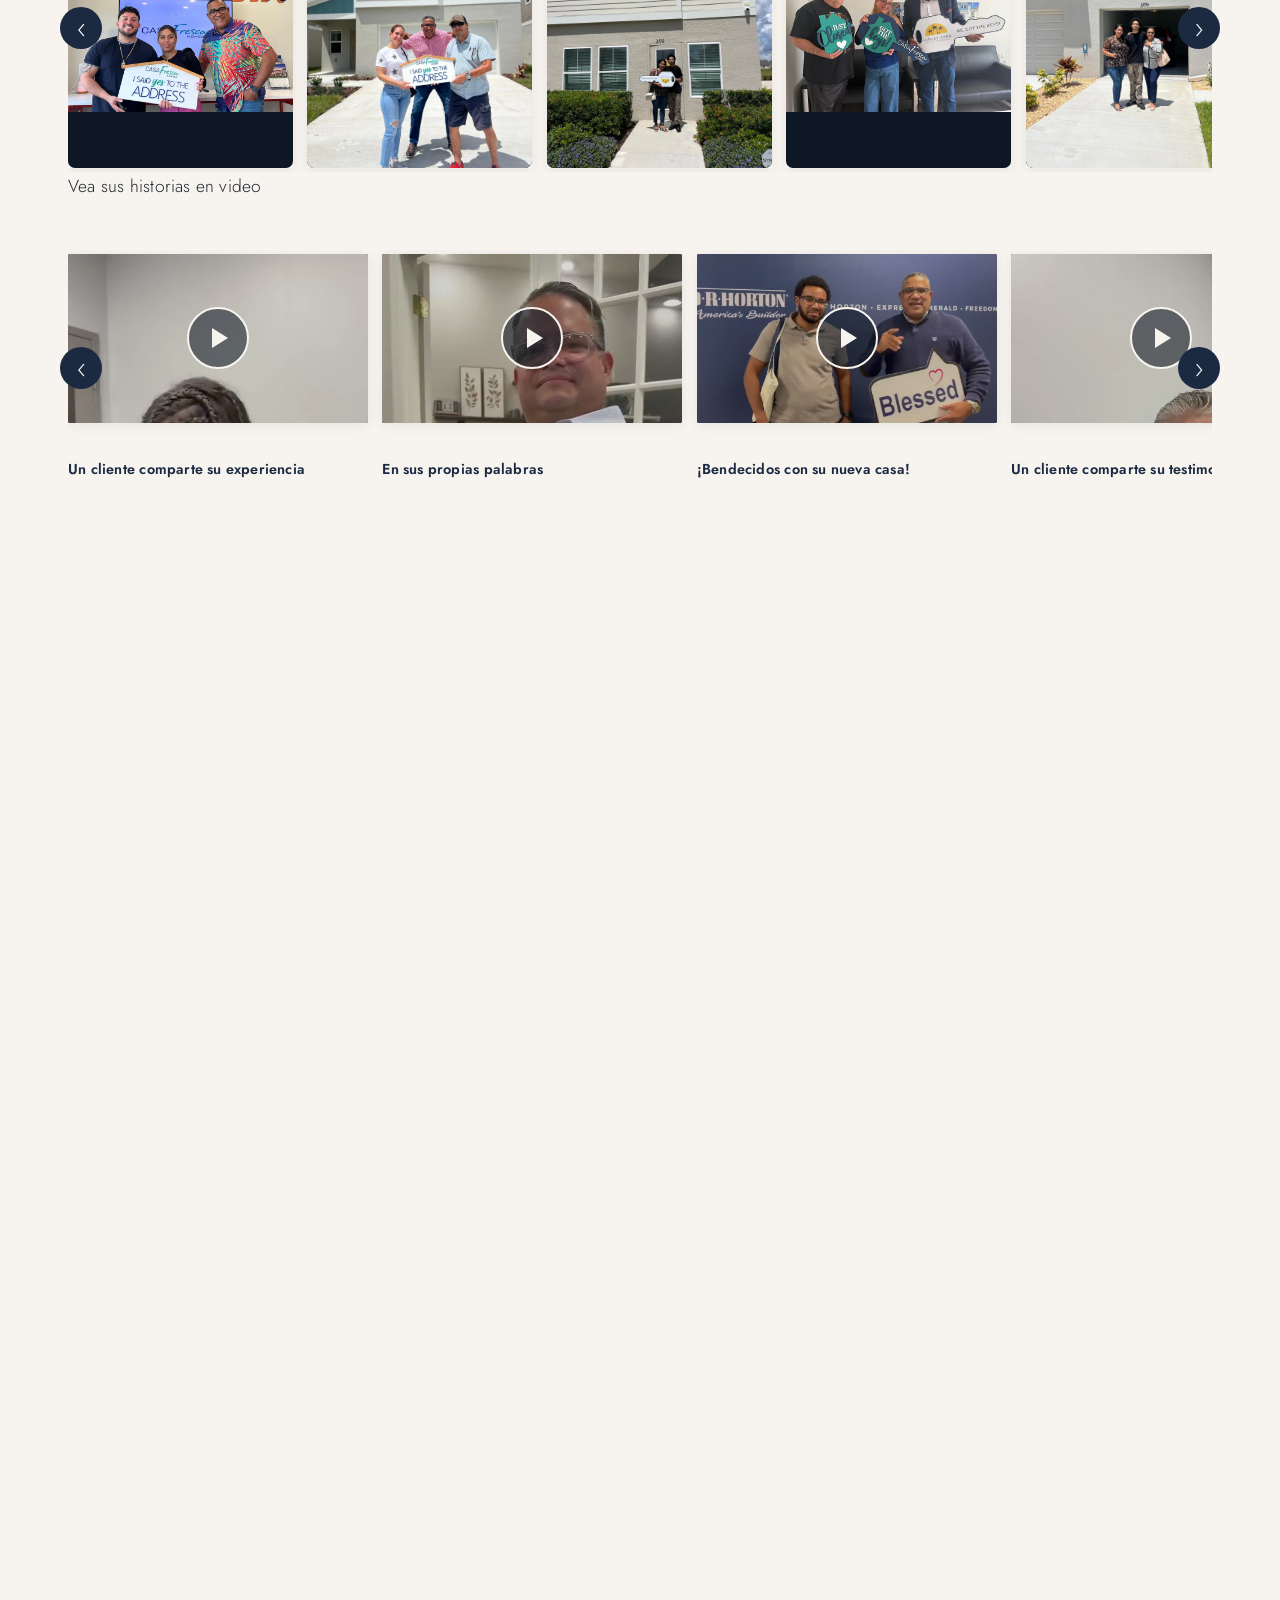
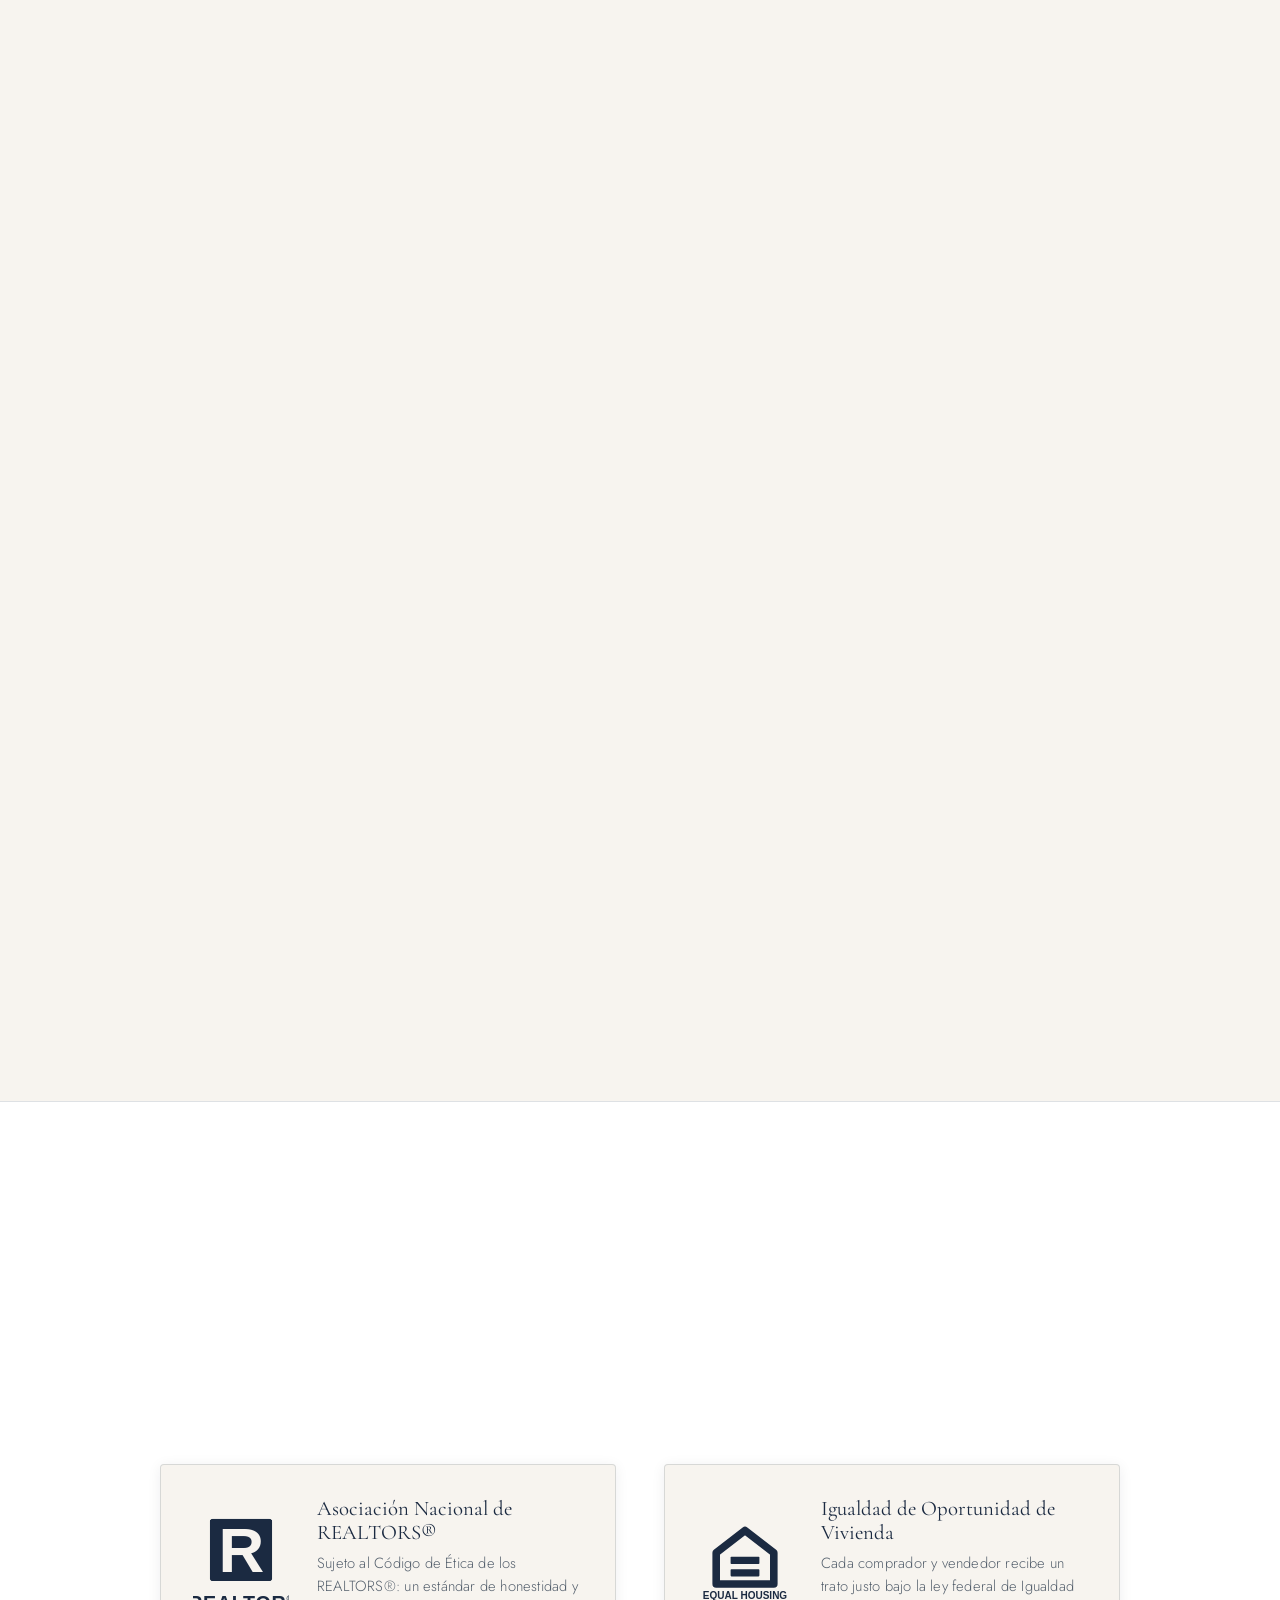
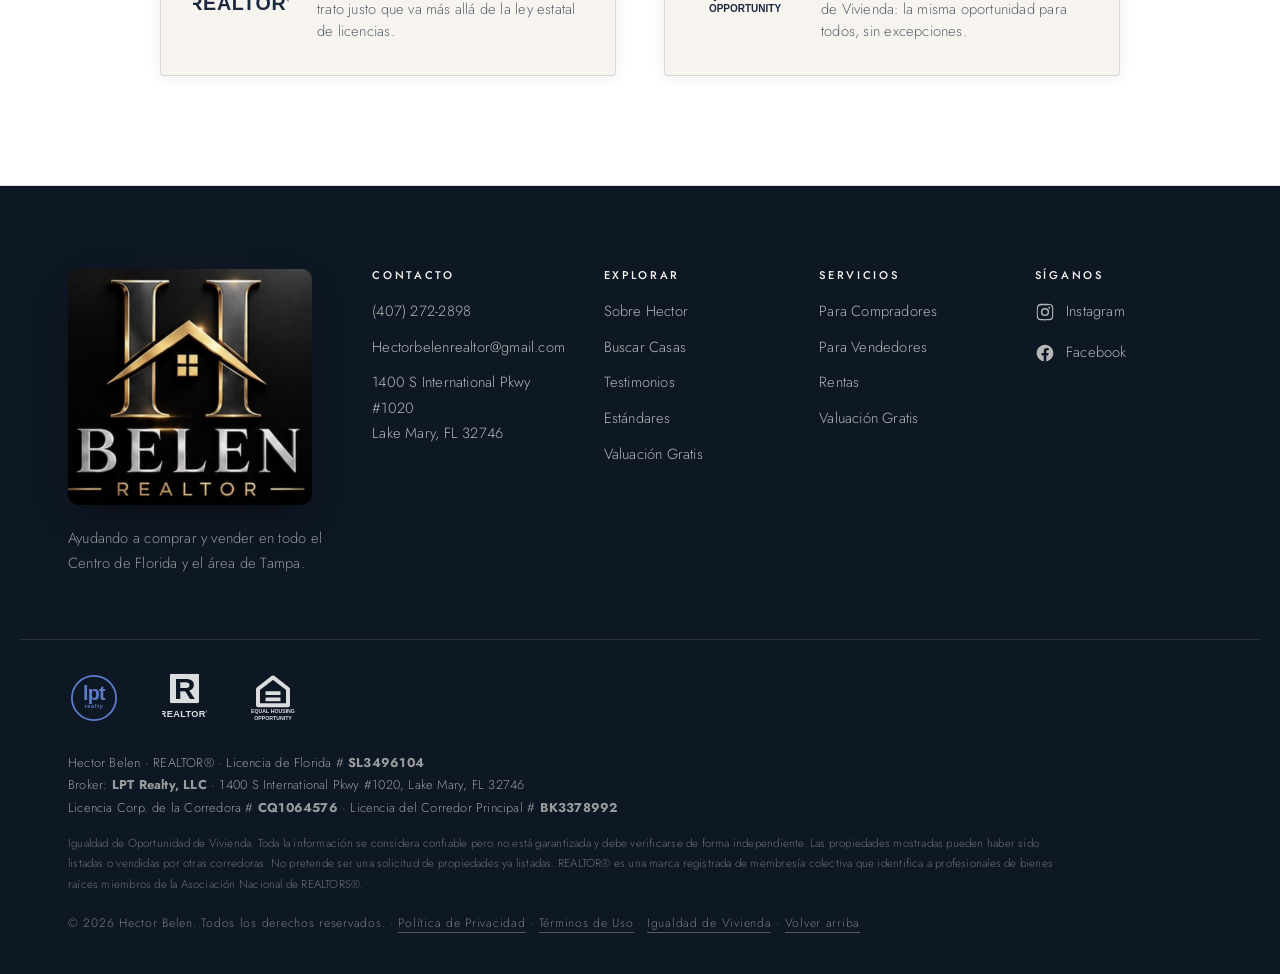
==== commit f31fda01: "Add Market Insights / podcast-shorts video section New standalone section (#market, "Conocimiento de" ====
--- a/index.html
+++ b/index.html
@@ -64,7 +64,7 @@
 <link rel="preload" as="image" href="/assets/img/hero-2000.jpg?v=5"
       media="(min-width: 1281px)" fetchpriority="high">
 
-<link rel="stylesheet" href="/style.css?v=17">
+<link rel="stylesheet" href="/style.css?v=18">
 
 <!-- JS-enabled flag before first paint, so scroll-reveal only hides content
      when there's JS to reveal it again. -->
@@ -825,6 +825,90 @@
 
 
   <!-- ==========================================================
+       MARKET INSIGHTS / PODCAST SHORTS
+       ----------------------------------------------------------
+       Short vertical (9:16) clips of Hector educating on the market, rendered
+       by script.js from assets/data/market-videos.json into #marketVideos.
+       The static cards below are the no-JS / fetch-failed fallback. To add,
+       reorder, or recaption, edit the JSON — no HTML changes needed.
+       ========================================================== -->
+  <section class="shorts" id="market" aria-label="Conocimiento del mercado"
+           data-en-aria-label="Market insights">
+    <div class="shell">
+      <div class="section-head shorts-head">
+        <p class="eyebrow reveal" data-en="Podcast · Shorts">Podcast · Cortos</p>
+        <h2 class="reveal" data-en="Market insights">Conocimiento del mercado</h2>
+        <p class="section-lede reveal" data-en="Short, straight-talk videos from Hector on buying, selling, and what's really happening in the Central Florida market.">
+          Videos cortos y al grano de Hector sobre comprar, vender y lo que de
+          verdad está pasando en el mercado del Centro de Florida.
+        </p>
+      </div>
+
+      <div class="film-wrap shorts-wrap reveal">
+        <button class="film-nav film-prev" type="button" aria-label="Videos anteriores" data-en-aria-label="Previous videos">
+          <span aria-hidden="true">&lsaquo;</span>
+        </button>
+
+        <div class="film shorts-film" id="marketVideos">
+          <figure class="video-card">
+            <button class="video" type="button" data-provider="file" data-src="assets/video/m1.mp4"
+                    aria-label="Reproducir video: hablando de bienes raíces" data-en-aria-label="Play video: talking real estate">
+              <picture><source srcset="assets/video/m1.webp" type="image/webp"><img src="assets/video/m1.jpg" alt="Miniatura de video: Hector hablando de bienes raíces" data-en-alt="Video thumbnail: Hector talking real estate" loading="lazy"></picture>
+              <span class="video-play" aria-hidden="true"></span>
+            </button>
+            <figcaption class="video-name" data-en="Talking real estate">Hablando de bienes raíces</figcaption>
+          </figure>
+          <figure class="video-card">
+            <button class="video" type="button" data-provider="file" data-src="assets/video/m2.mp4"
+                    aria-label="Reproducir video: un consejo del mercado" data-en-aria-label="Play video: a market tip">
+              <picture><source srcset="assets/video/m2.webp" type="image/webp"><img src="assets/video/m2.jpg" alt="Miniatura de video: un consejo del mercado" data-en-alt="Video thumbnail: a market tip" loading="lazy"></picture>
+              <span class="video-play" aria-hidden="true"></span>
+            </button>
+            <figcaption class="video-name" data-en="A market tip">Un consejo del mercado</figcaption>
+          </figure>
+          <figure class="video-card">
+            <button class="video" type="button" data-provider="file" data-src="assets/video/m3.mp4"
+                    aria-label="Reproducir video: lo que debe saber" data-en-aria-label="Play video: what you should know">
+              <picture><source srcset="assets/video/m3.webp" type="image/webp"><img src="assets/video/m3.jpg" alt="Miniatura de video: lo que debe saber" data-en-alt="Video thumbnail: what you should know" loading="lazy"></picture>
+              <span class="video-play" aria-hidden="true"></span>
+            </button>
+            <figcaption class="video-name" data-en="What you should know">Lo que debe saber</figcaption>
+          </figure>
+          <figure class="video-card">
+            <button class="video" type="button" data-provider="file" data-src="assets/video/m4.mp4"
+                    aria-label="Reproducir video: educación en bienes raíces" data-en-aria-label="Play video: real estate education">
+              <picture><source srcset="assets/video/m4.webp" type="image/webp"><img src="assets/video/m4.jpg" alt="Miniatura de video: educación en bienes raíces" data-en-alt="Video thumbnail: real estate education" loading="lazy"></picture>
+              <span class="video-play" aria-hidden="true"></span>
+            </button>
+            <figcaption class="video-name" data-en="Real estate education">Educación en bienes raíces</figcaption>
+          </figure>
+          <figure class="video-card">
+            <button class="video" type="button" data-provider="file" data-src="assets/video/m5.mp4"
+                    aria-label="Reproducir video con Hector Belen" data-en-aria-label="Play video with Hector Belen">
+              <picture><source srcset="assets/video/m5.webp" type="image/webp"><img src="assets/video/m5.jpg" alt="Miniatura de video con Hector Belen" data-en-alt="Video thumbnail with Hector Belen" loading="lazy"></picture>
+              <span class="video-play" aria-hidden="true"></span>
+            </button>
+            <figcaption class="video-name" data-en="With Hector Belen">Con Hector Belen</figcaption>
+          </figure>
+          <figure class="video-card">
+            <button class="video" type="button" data-provider="file" data-src="assets/video/m6.mp4"
+                    aria-label="Reproducir video con Hector Belen" data-en-aria-label="Play video with Hector Belen">
+              <picture><source srcset="assets/video/m6.webp" type="image/webp"><img src="assets/video/m6.jpg" alt="Miniatura de video con Hector Belen" data-en-alt="Video thumbnail with Hector Belen" loading="lazy"></picture>
+              <span class="video-play" aria-hidden="true"></span>
+            </button>
+            <figcaption class="video-name" data-en="With Hector Belen">Con Hector Belen</figcaption>
+          </figure>
+        </div>
+
+        <button class="film-nav film-next" type="button" aria-label="Más videos" data-en-aria-label="More videos">
+          <span aria-hidden="true">&rsaquo;</span>
+        </button>
+      </div>
+    </div>
+  </section>
+
+
+  <!-- ==========================================================
        4c. HOME SEARCH (IDX / MLS)
        ----------------------------------------------------------
        LIVE as of 2026-11-03: CONFIG.searchUrl points at Hector's Lofty IDX
--- a/style.css
+++ b/style.css
@@ -993,6 +993,20 @@
 .video-missing span { color: rgba(247, 244, 239, .75); font-size: .9rem; }
 .video-name { margin: .85rem 0 0; font-weight: 600; color: var(--navy); font-size: .98rem; }
 
+/* ----------------------------------------- 8d. Market insights / shorts */
+.shorts {
+  padding-block: var(--section-y);
+  background: var(--cream);
+}
+.shorts-head { max-width: 46rem; margin-inline: auto; text-align: center; }
+.shorts-head .section-lede { margin-inline: auto; }
+.shorts-wrap { margin-top: clamp(1.5rem, 1rem + 2vw, 2.75rem); }
+/* Vertical 9:16 cards for short-form clips — narrower than the 16:9 testimonials,
+   and the inline player keeps the same portrait aspect so nothing letterboxes. */
+.shorts-film .video-card { flex: 0 0 auto; width: clamp(185px, 54vw, 230px); margin: 0; scroll-snap-align: start; }
+.shorts-film .video,
+.shorts-film .video-embed { aspect-ratio: 9 / 16; }
+
 /* ------------------------------------------- 8c. National standards / seals */
 .standards {
   padding-block: clamp(3.5rem, 2rem + 6vw, 7rem);
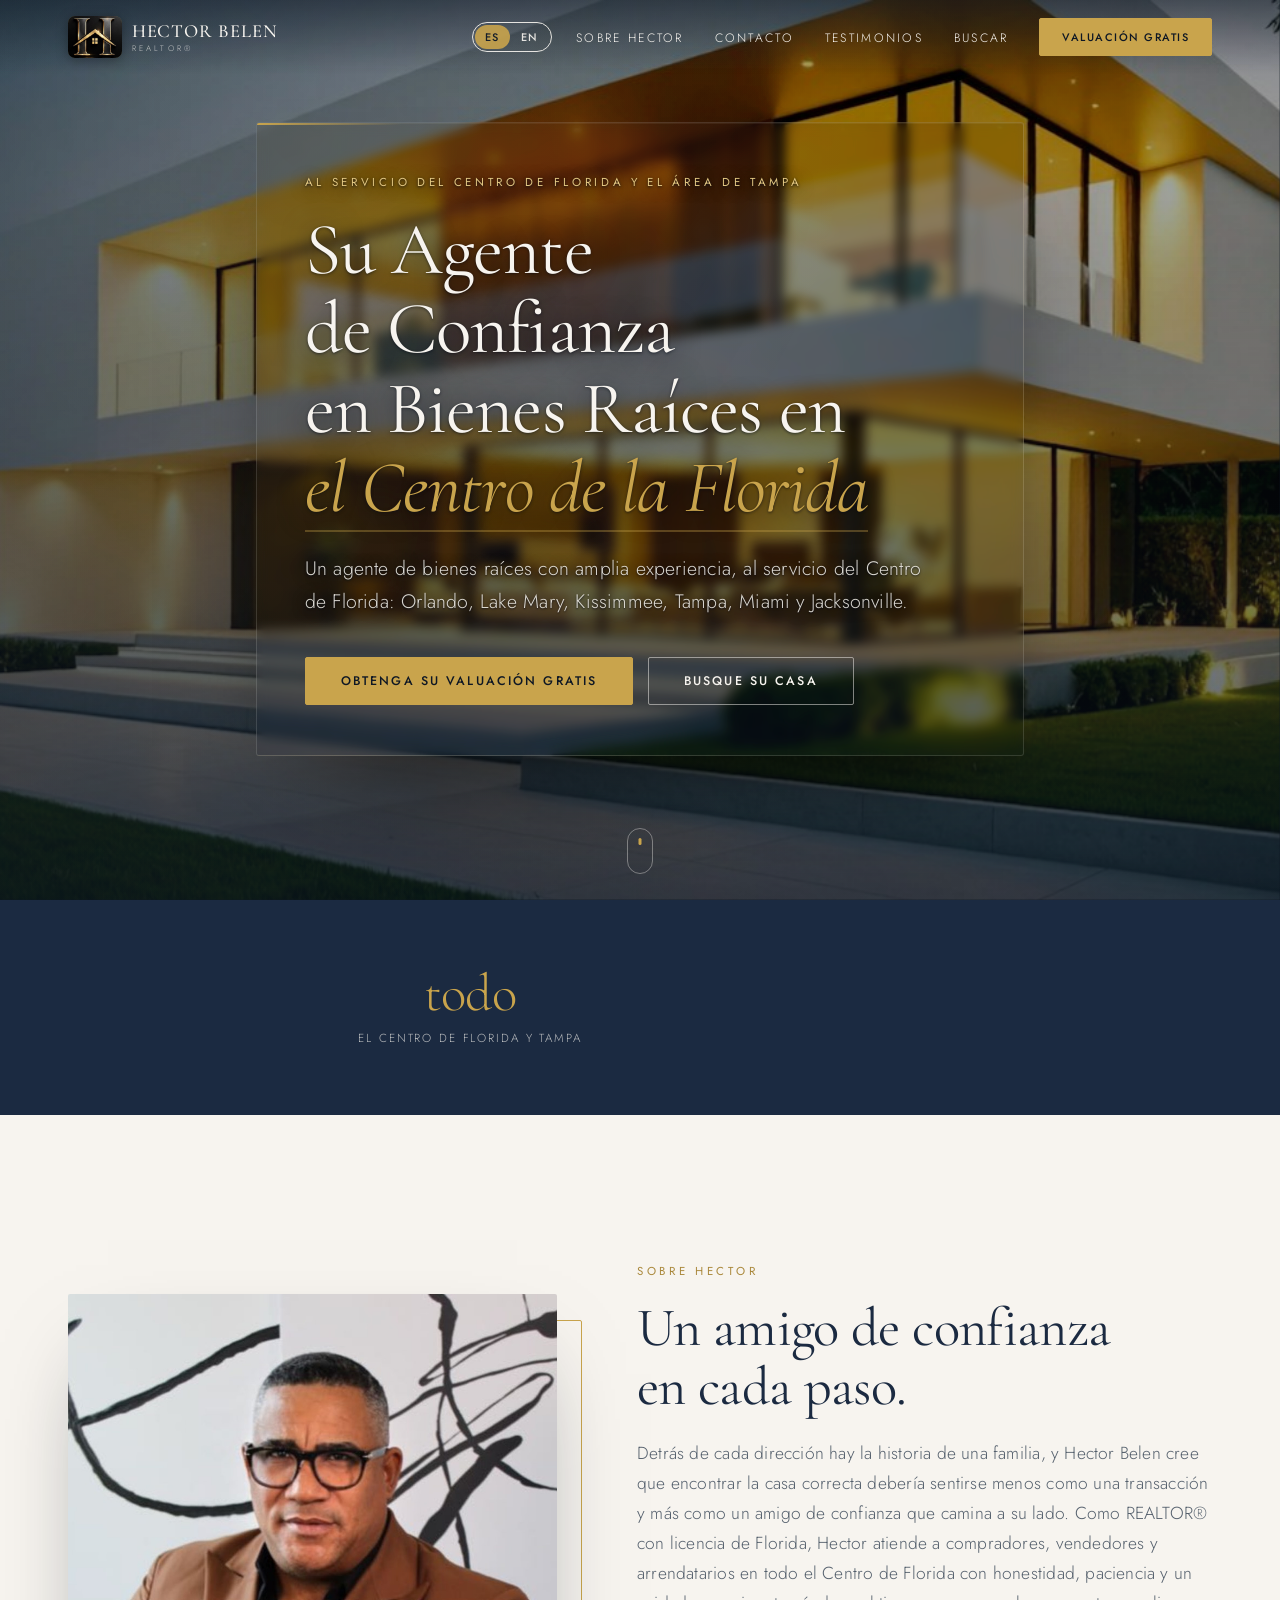
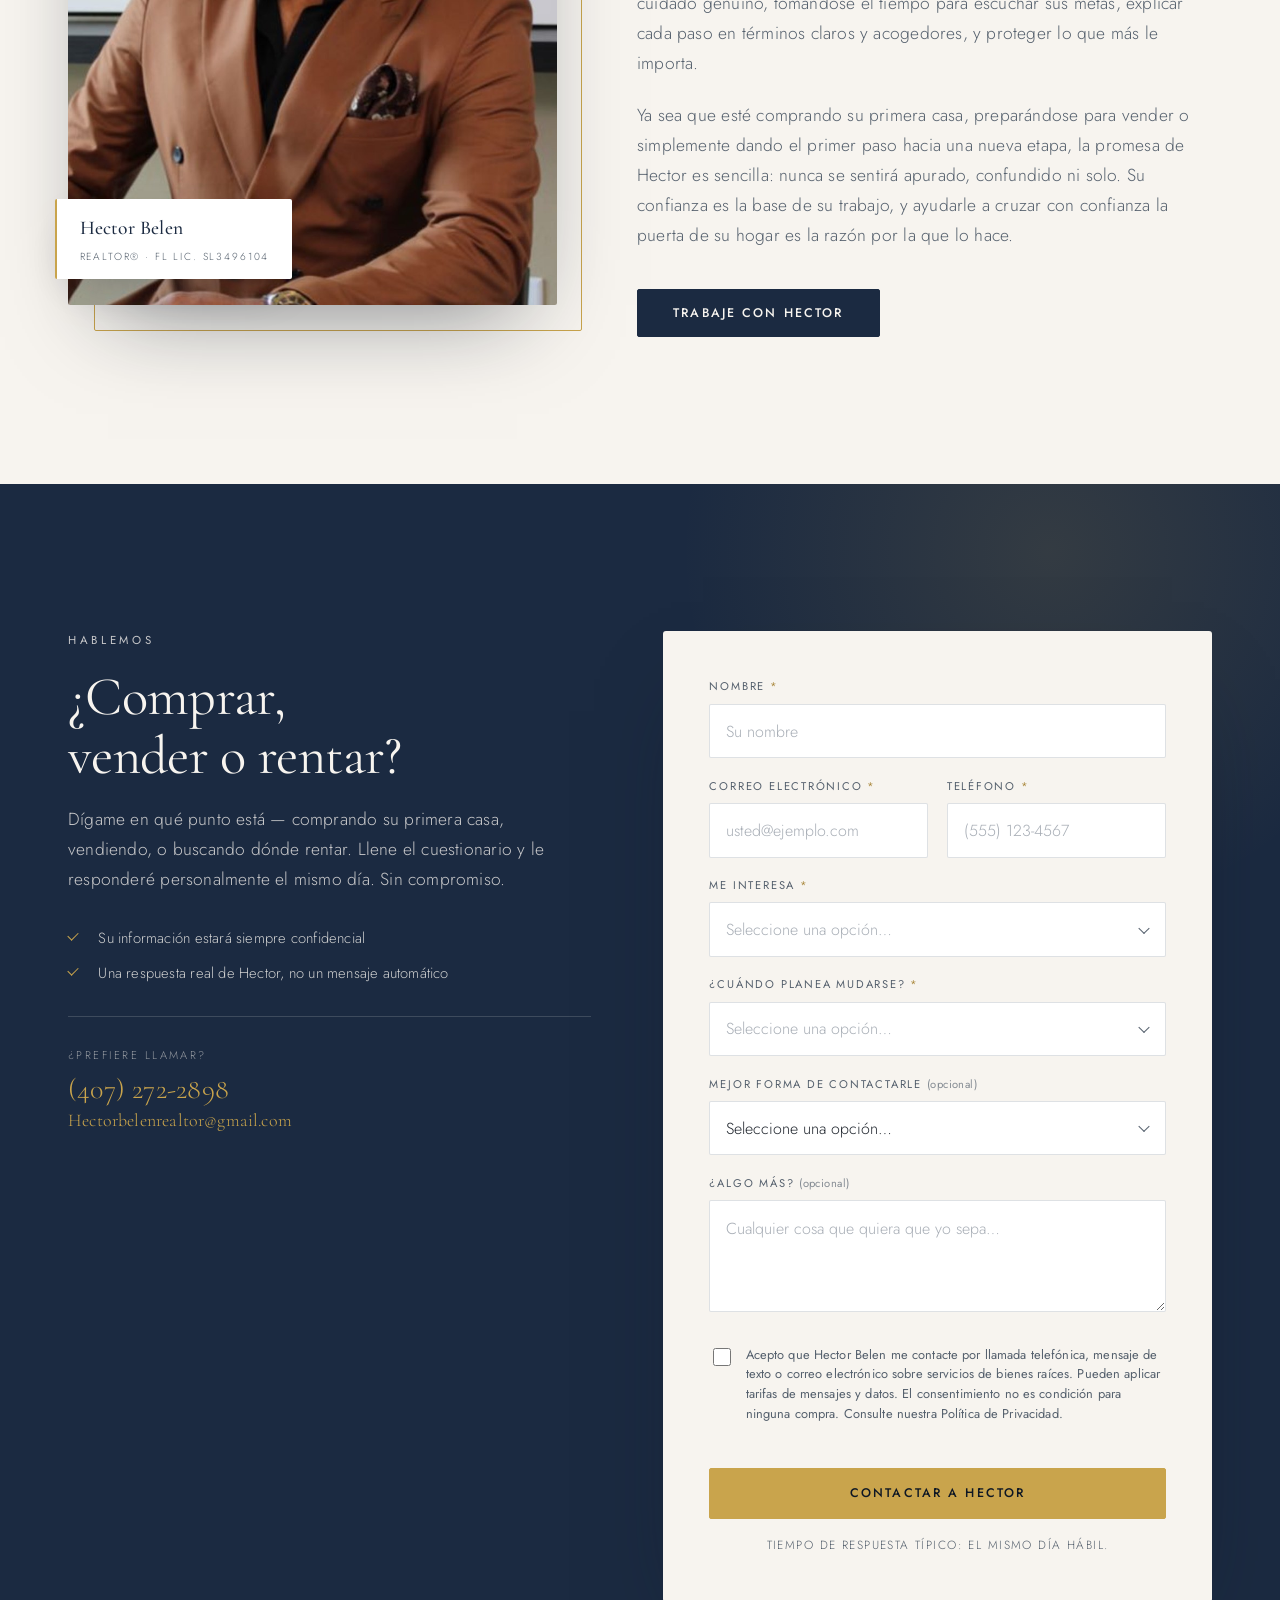
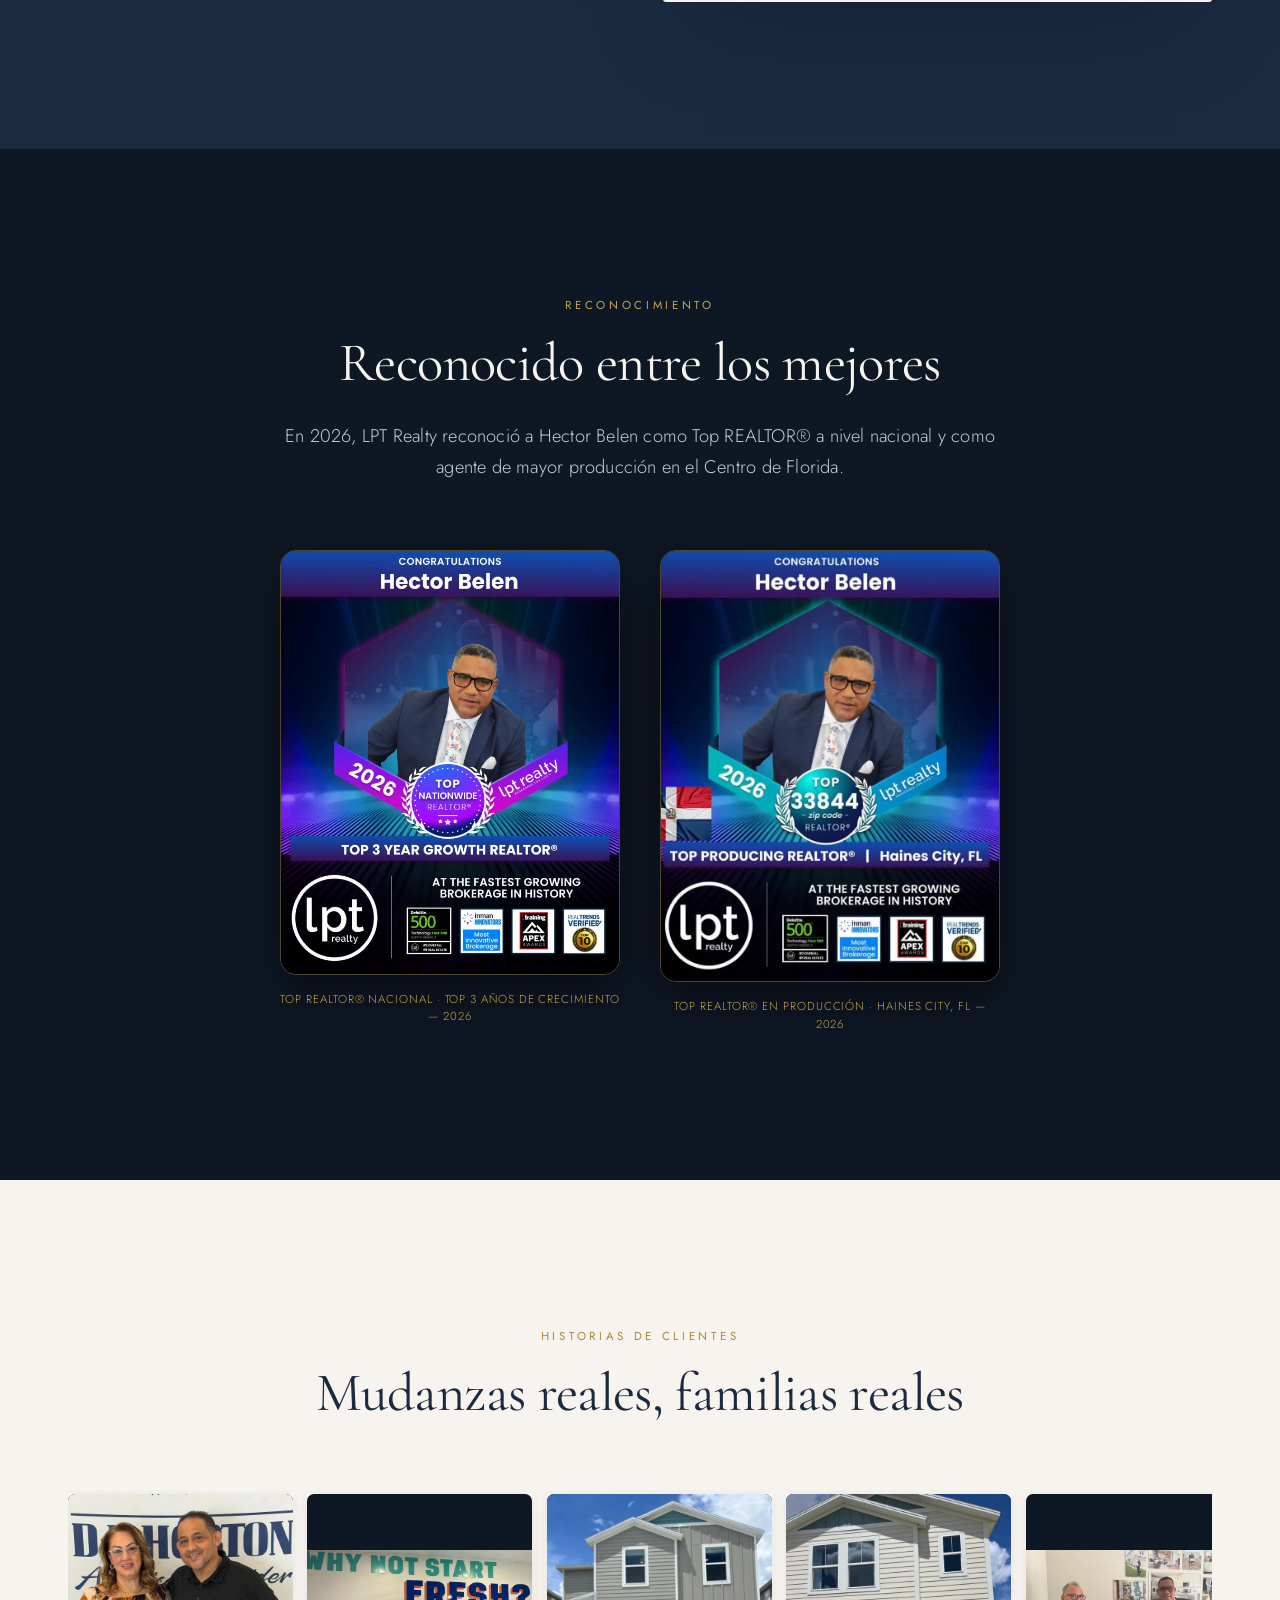
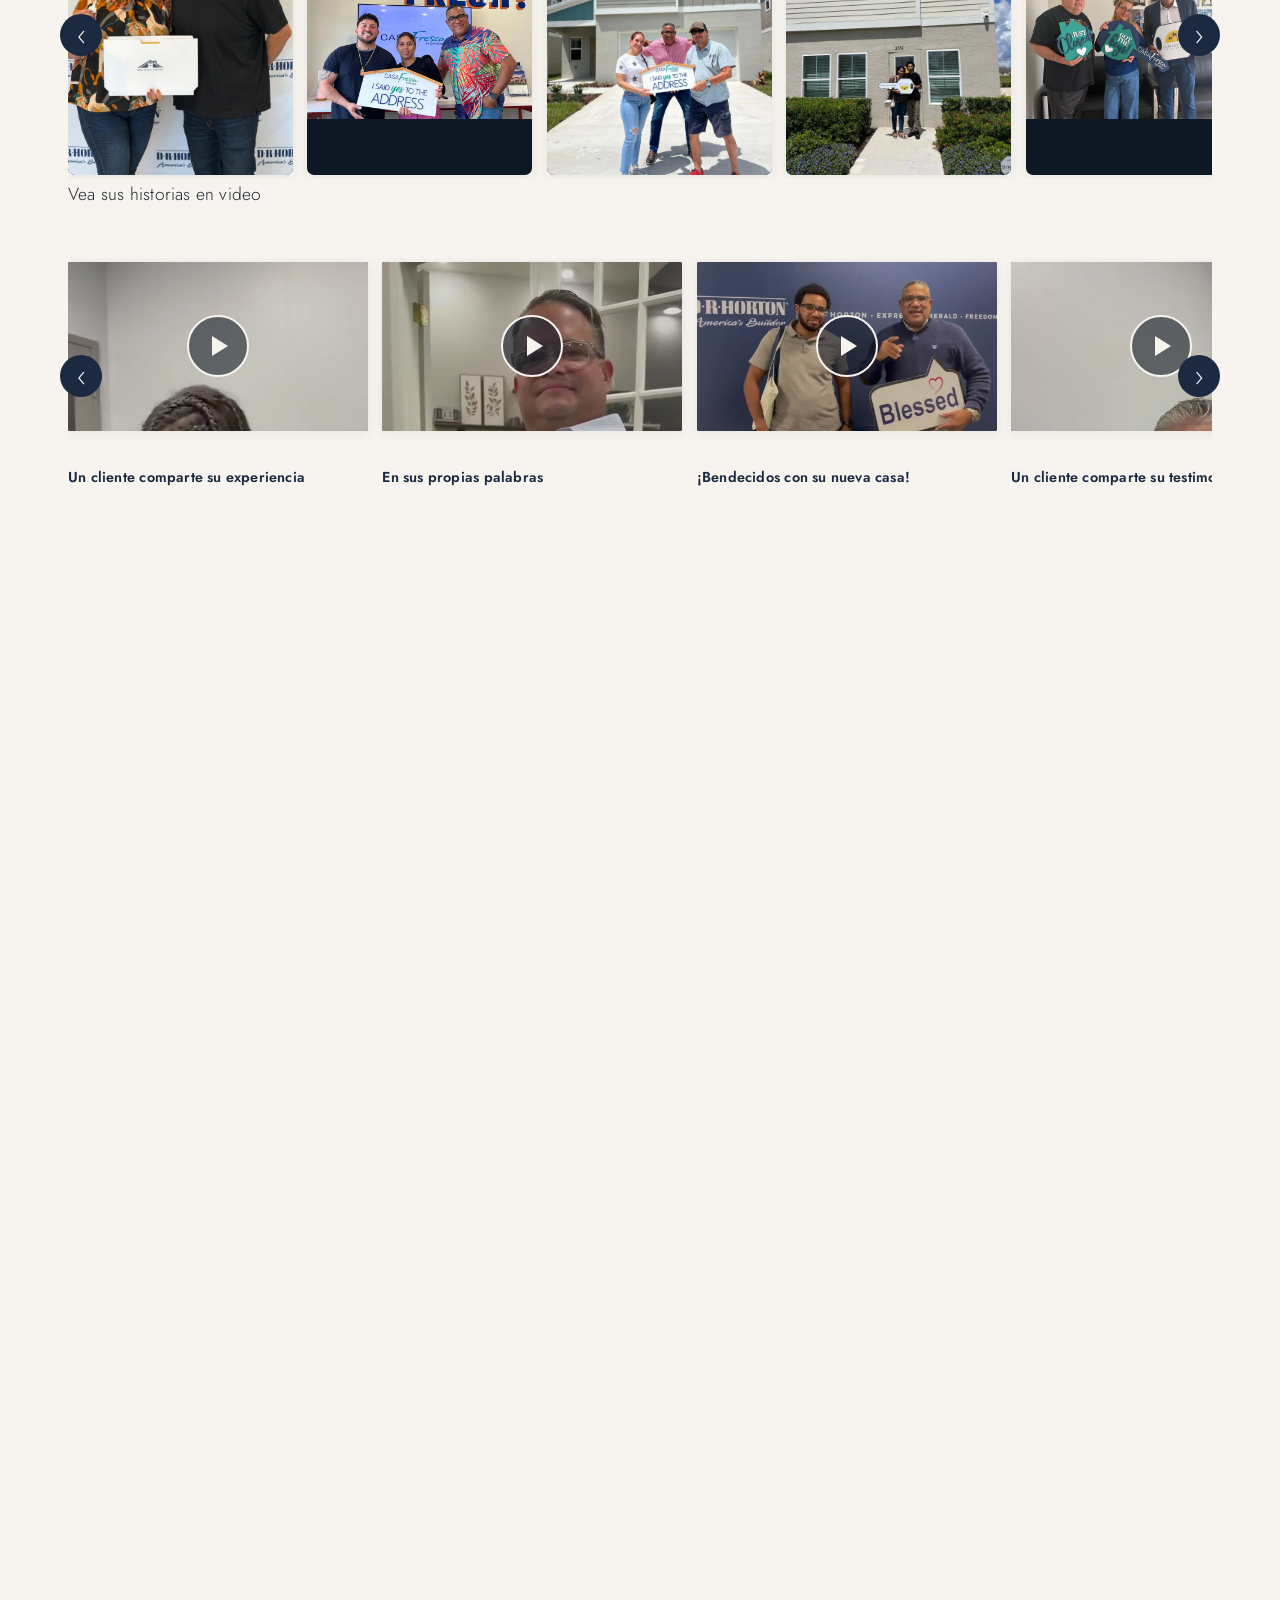
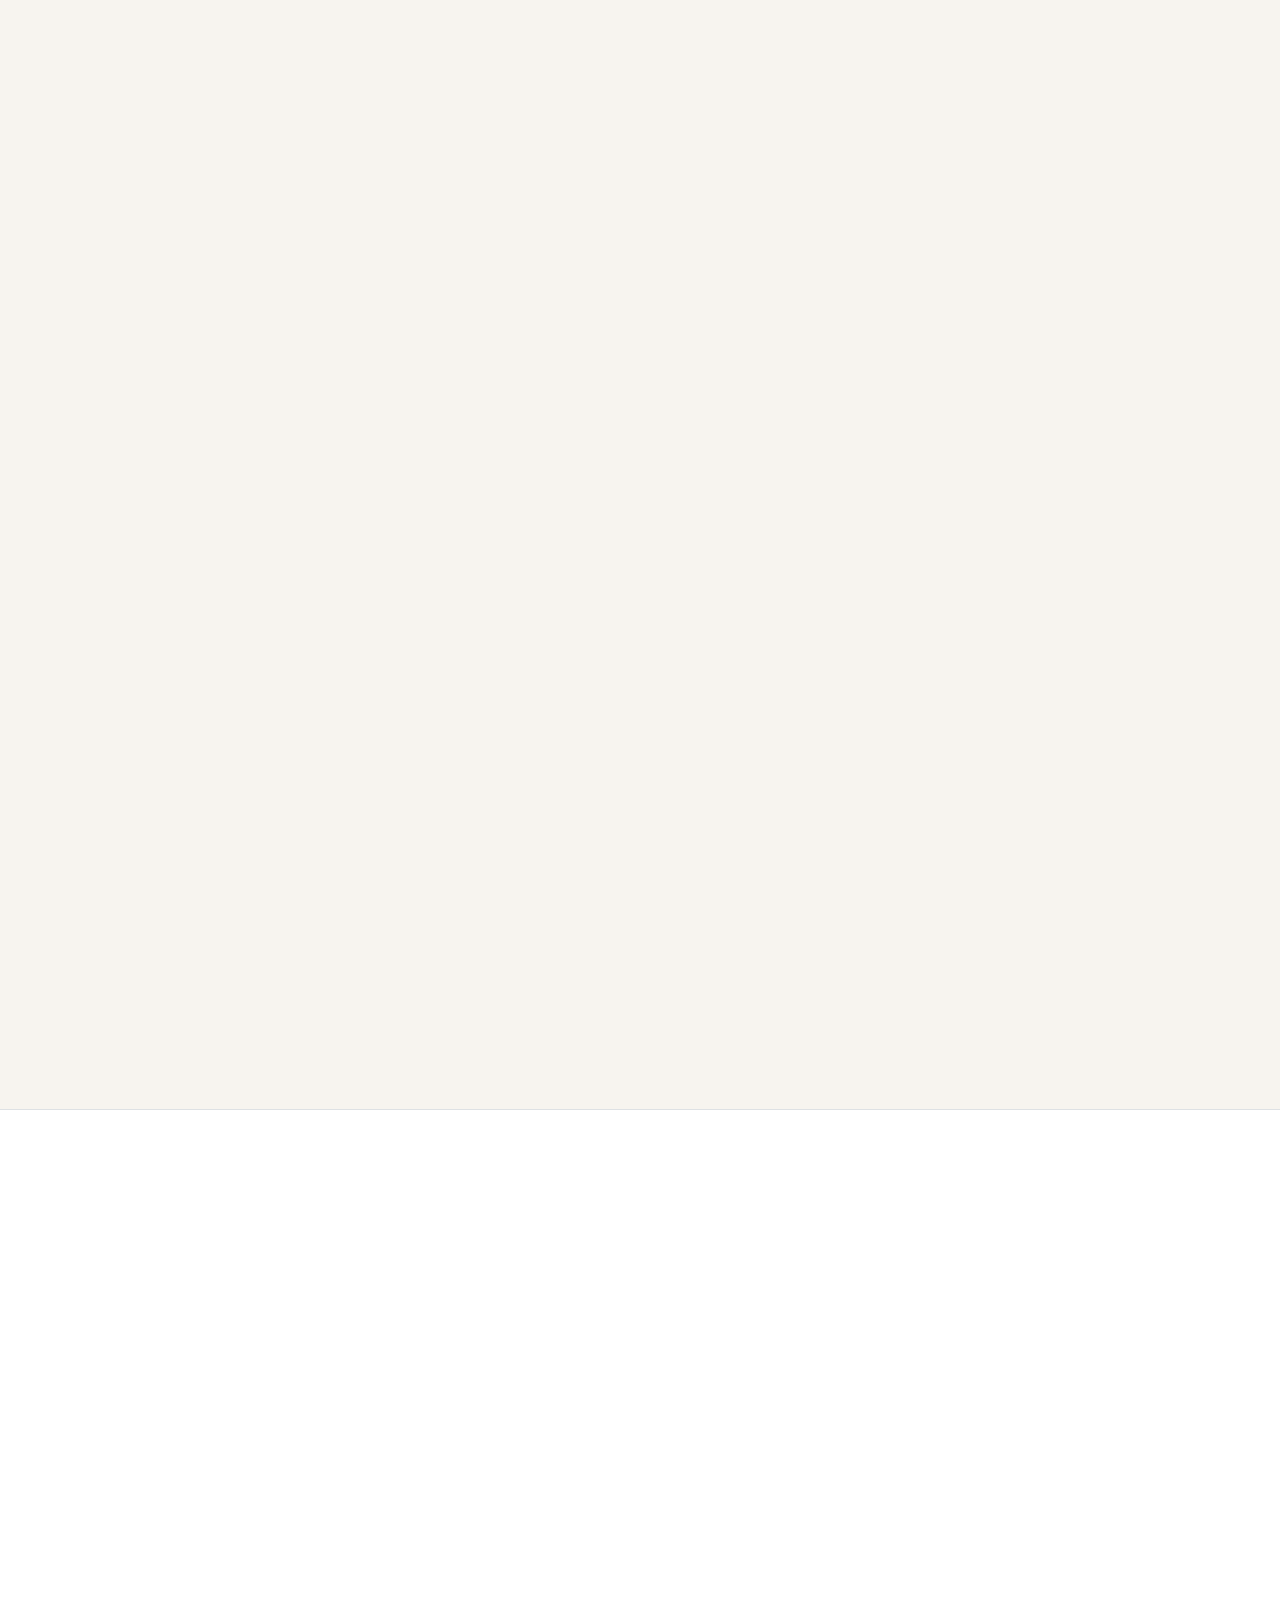
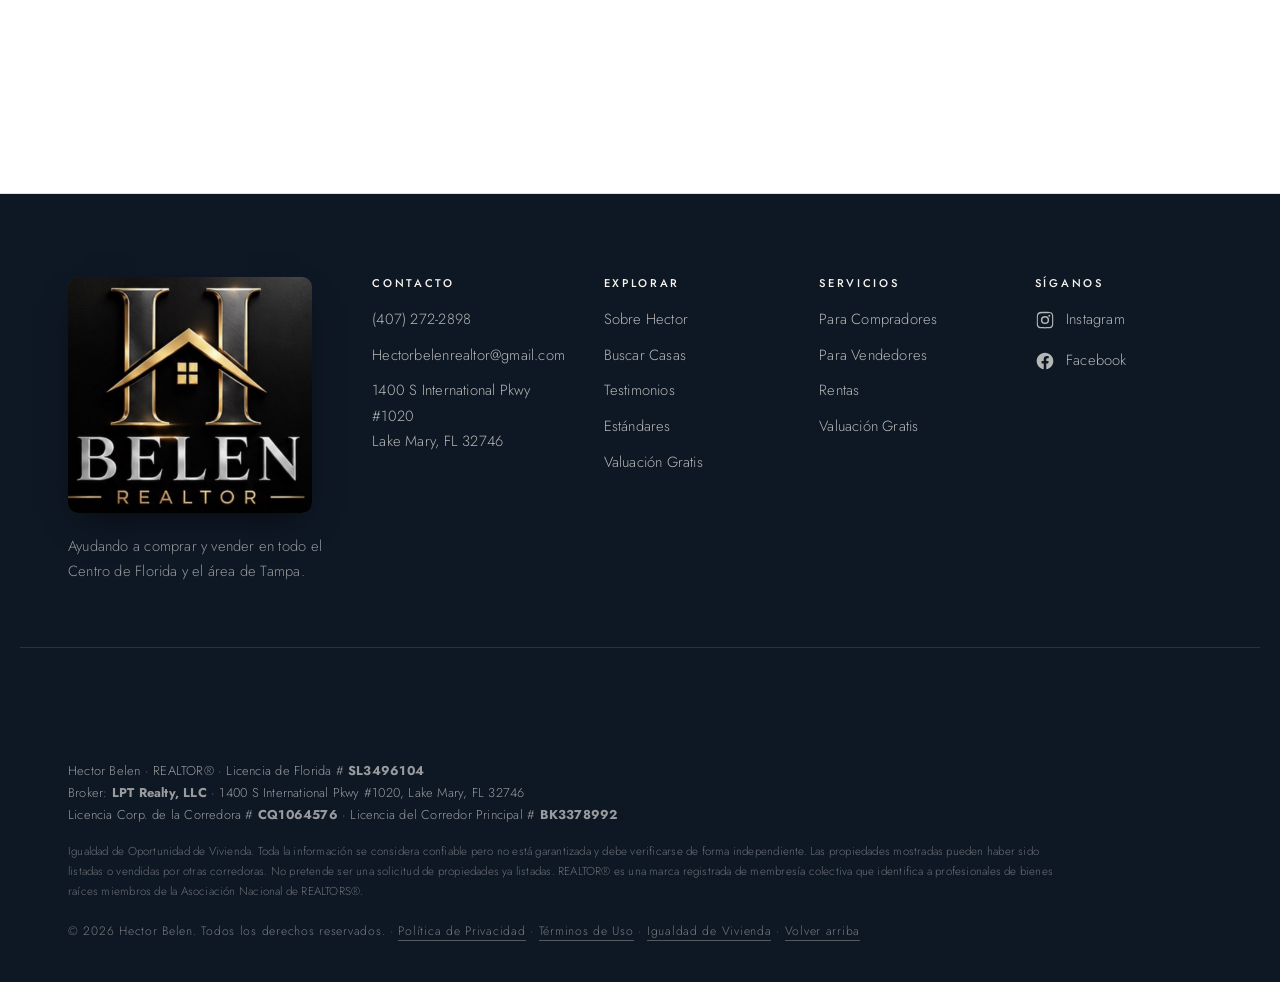
==== commit 1e84ed8a: "Add 2nd award (Haines City) + new closing-day testimonial photo - Award #2: cropped "Top Producing R" ====
--- a/index.html
+++ b/index.html
@@ -597,18 +597,16 @@
           <figcaption data-en="Top Nationwide REALTOR® · Top 3-Year Growth — 2026">Top REALTOR® Nacional · Top 3 Años de Crecimiento — 2026</figcaption>
         </figure>
 
-        <!-- AWARD #2 — add the graphic, then uncomment:
         <figure class="award-card">
           <picture>
             <source srcset="assets/img/awards/award-producer-2026.webp" type="image/webp">
-            <img src="assets/img/awards/award-producer-2026.jpg" width="1280" height="1600"
+            <img src="assets/img/awards/award-producer-2026.jpg" width="820" height="1044"
                  alt="Reconocimiento 2026 de LPT Realty a Hector Belen como agente de mayor producción en Haines City, FL (código postal 33844)"
                  data-en-alt="LPT Realty 2026 recognition of Hector Belen as the top-producing agent in Haines City, FL (zip 33844)"
                  loading="lazy">
           </picture>
           <figcaption data-en="Top Producing REALTOR® · Haines City, FL — 2026">Top REALTOR® en Producción · Haines City, FL — 2026</figcaption>
         </figure>
-        -->
       </div>
     </div>
   </section>
@@ -635,6 +633,14 @@
         </button>
 
         <div class="film" id="galleryGrid">
+          <figure class="card" data-tags="all">
+            <button class="card-btn" data-full="assets/img/testimonials/13.jpg"
+                    data-caption="Con las llaves de su nueva casa" data-en-caption="With the keys to their new home">
+              <picture><source srcset="assets/img/testimonials/13.webp" type="image/webp"><img src="assets/img/testimonials/13.jpg" alt="Pareja feliz con la llave de su nueva casa en el cierre de D.R. Horton"
+                   data-en-alt="Happy couple holding the key to their new home at the D.R. Horton closing" loading="lazy"></picture>
+              <span class="card-zoom" aria-hidden="true"></span>
+            </button>
+          </figure>
           <figure class="card" data-tags="all">
             <button class="card-btn" data-full="assets/img/testimonials/02.jpg"
                     data-caption="Diciendo sí a la dirección" data-en-caption="Saying yes to the address">
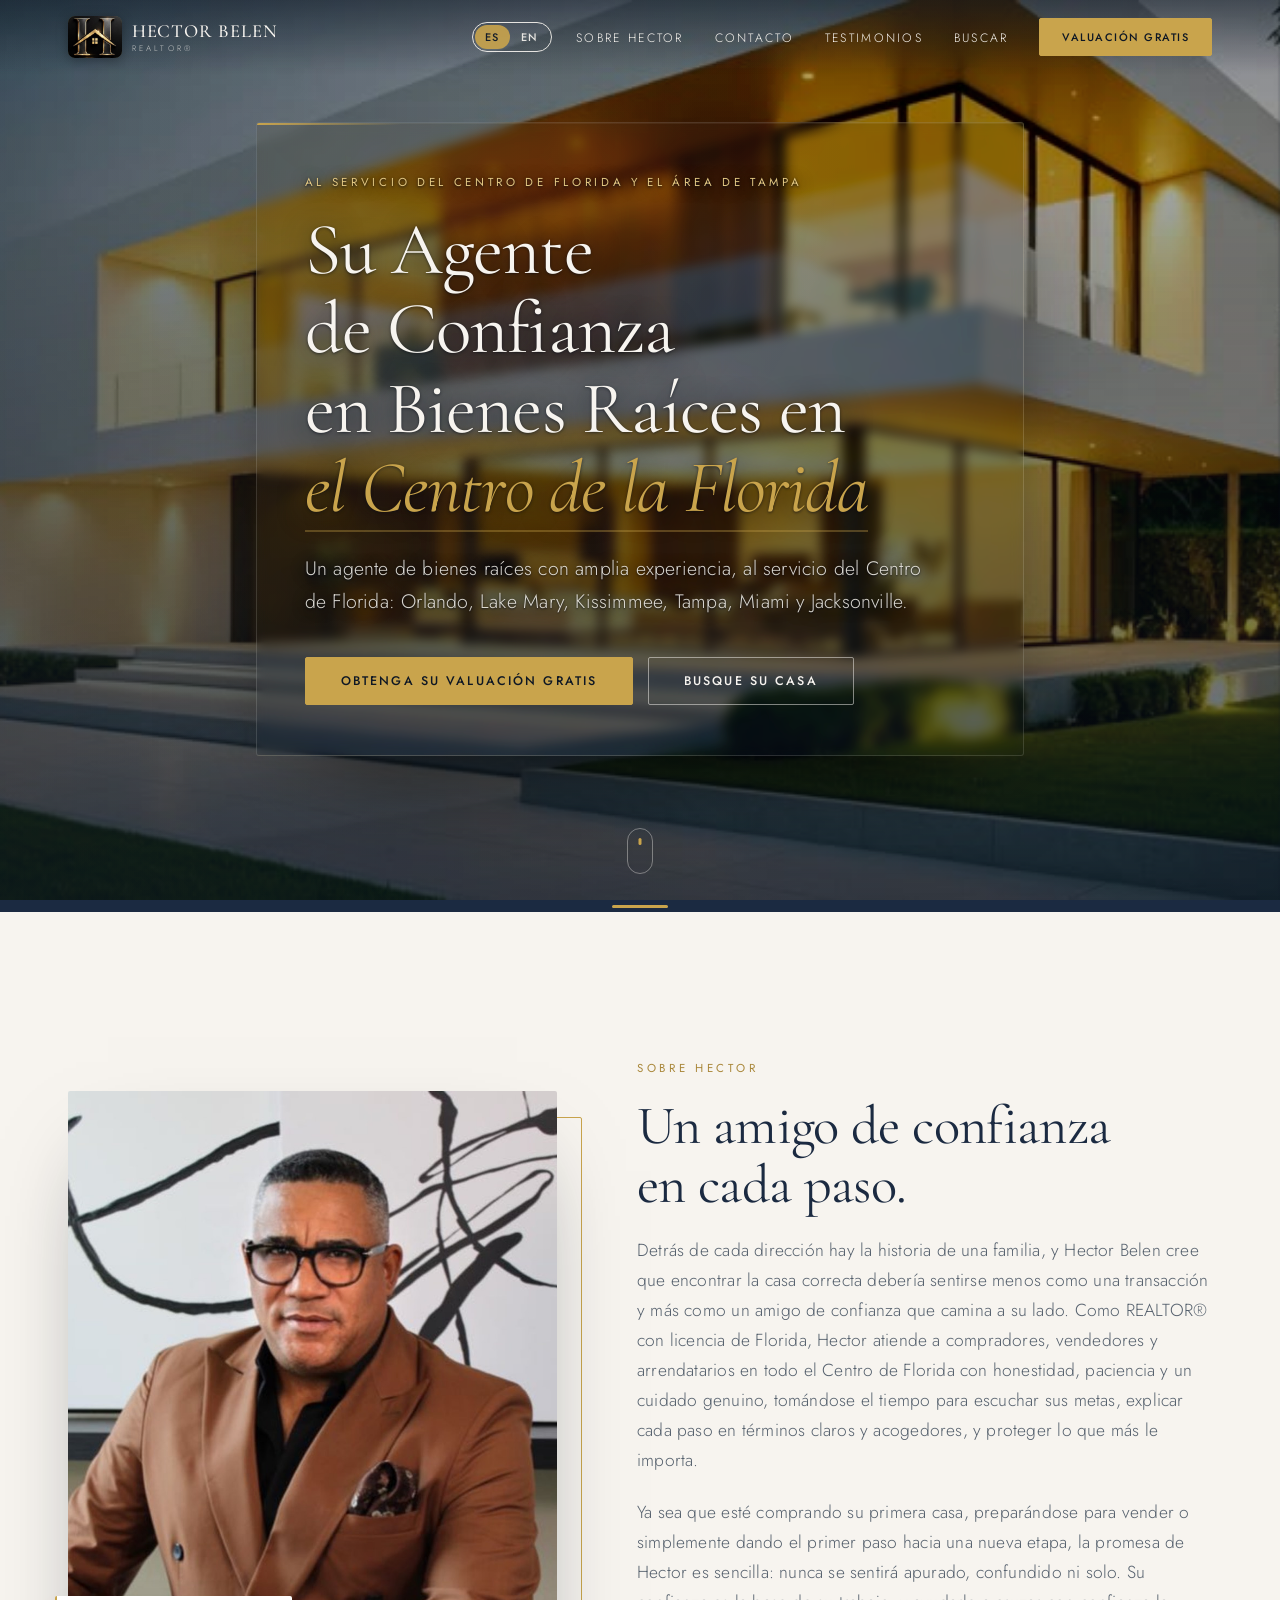
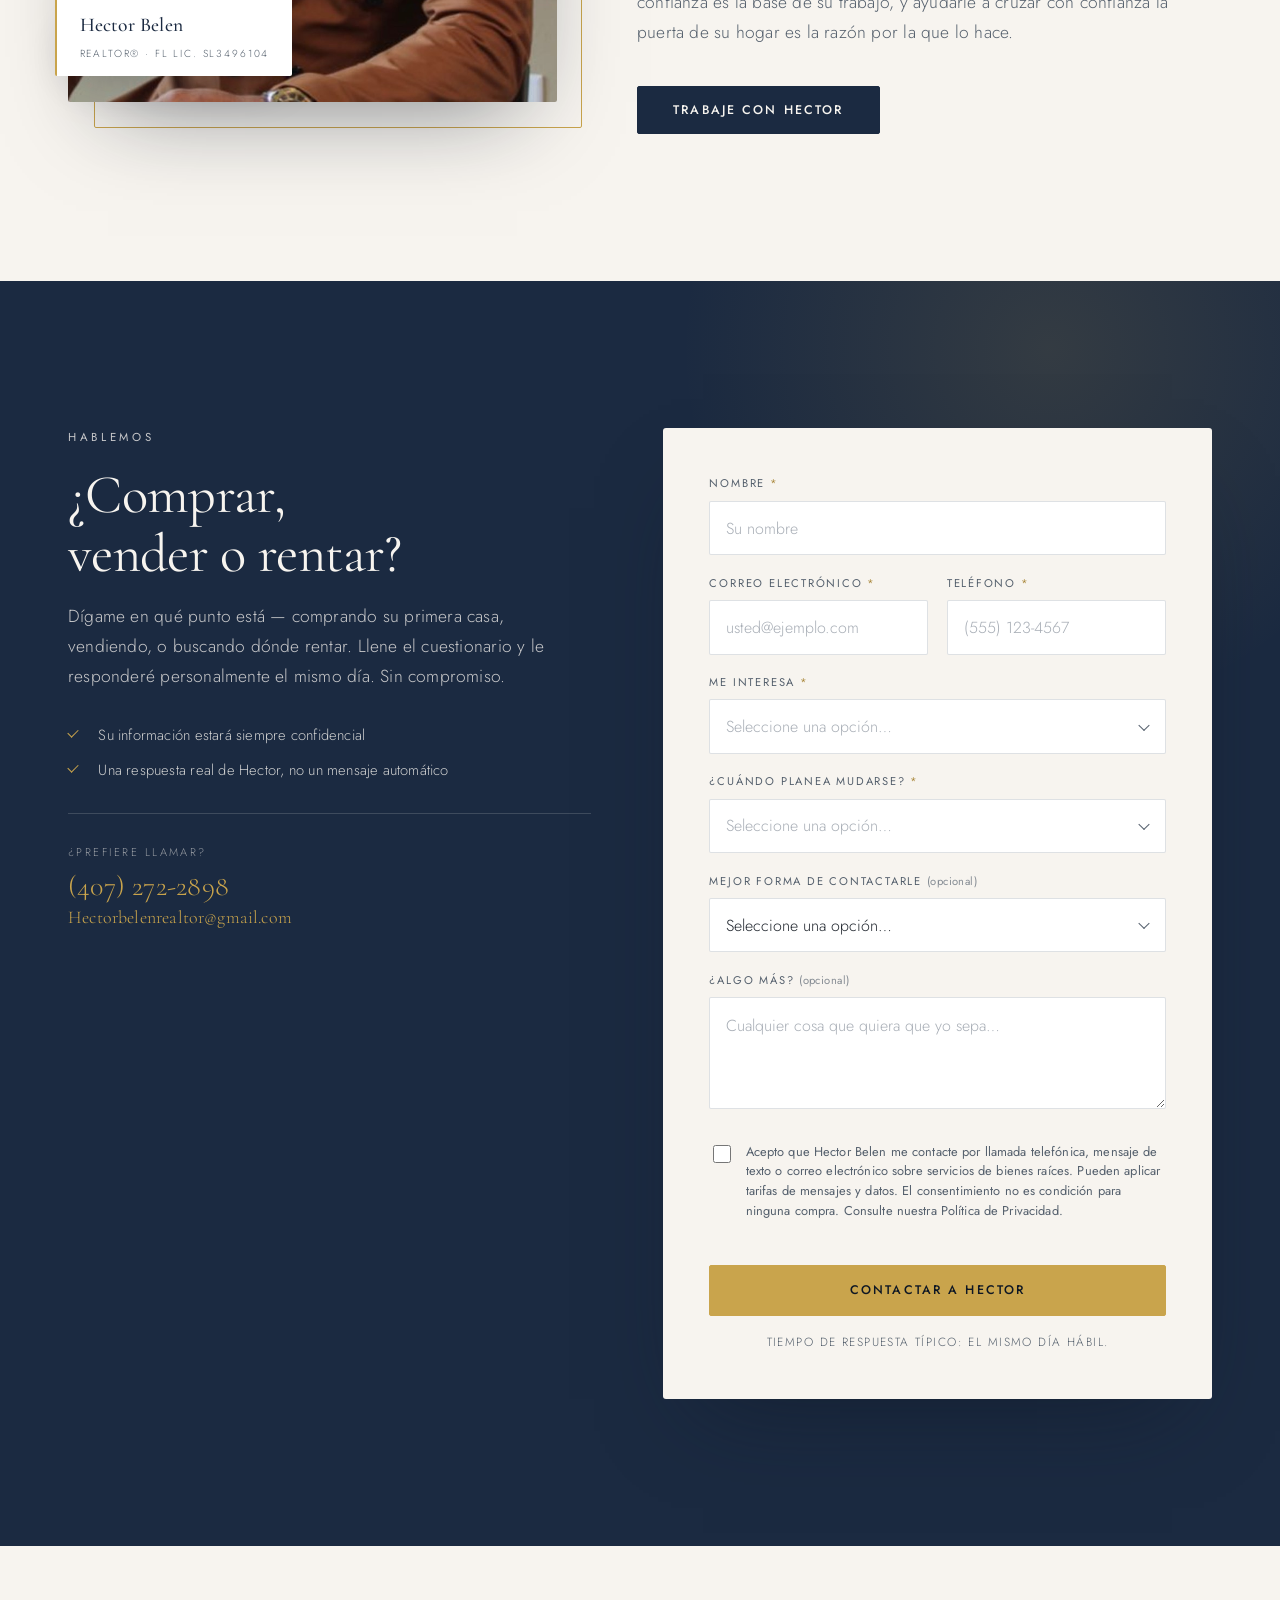
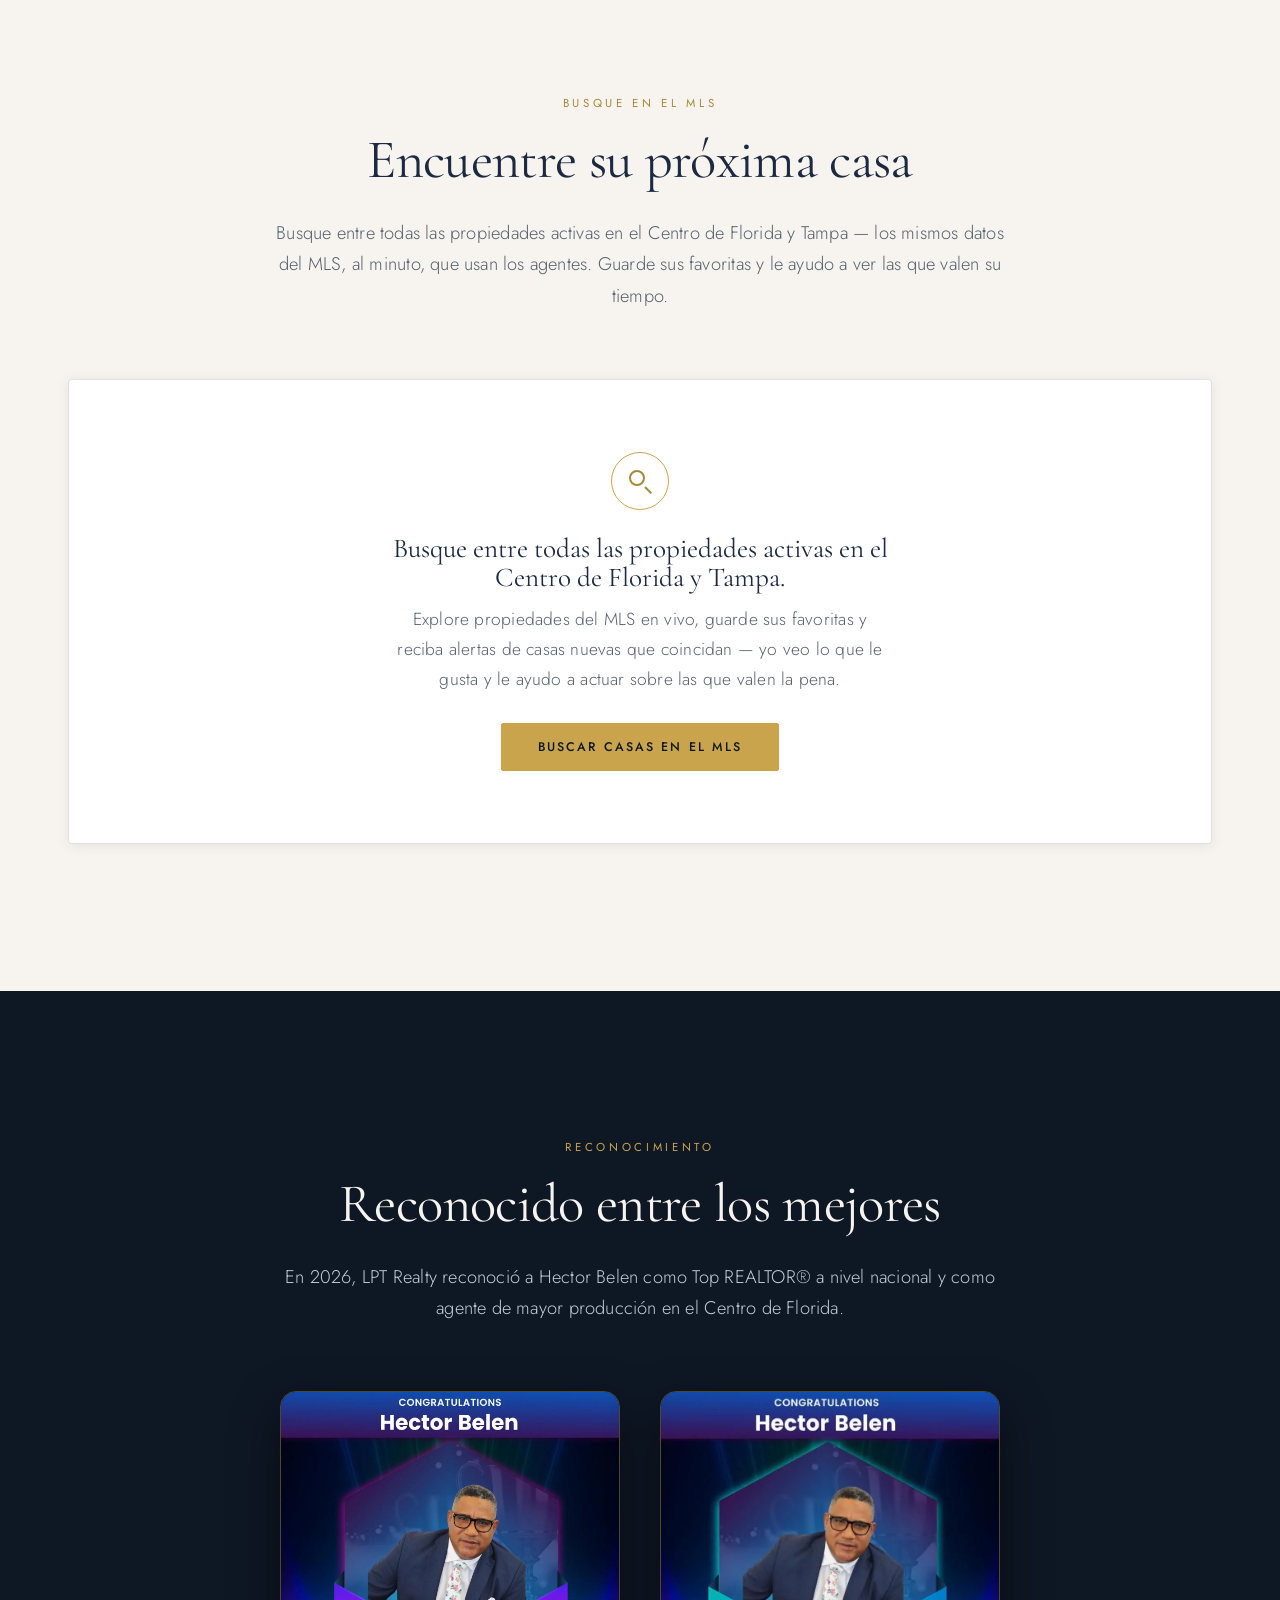
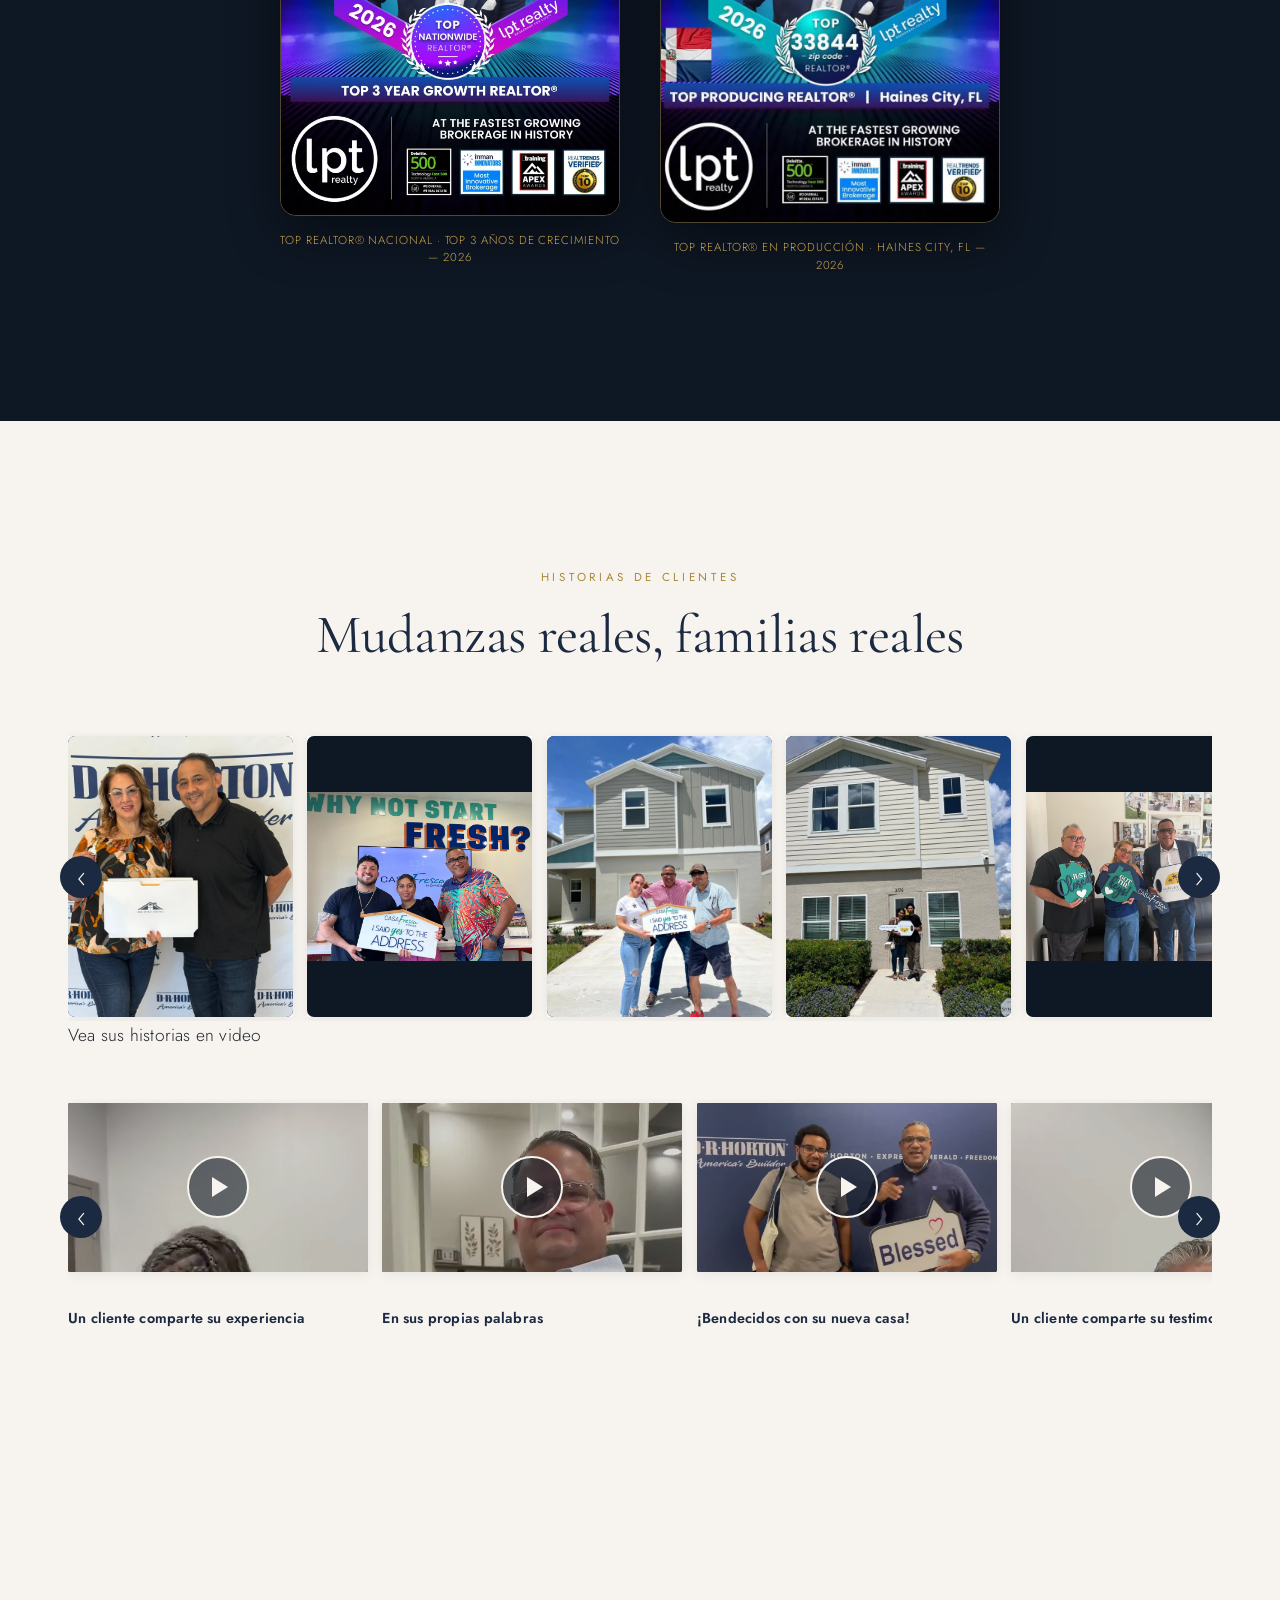
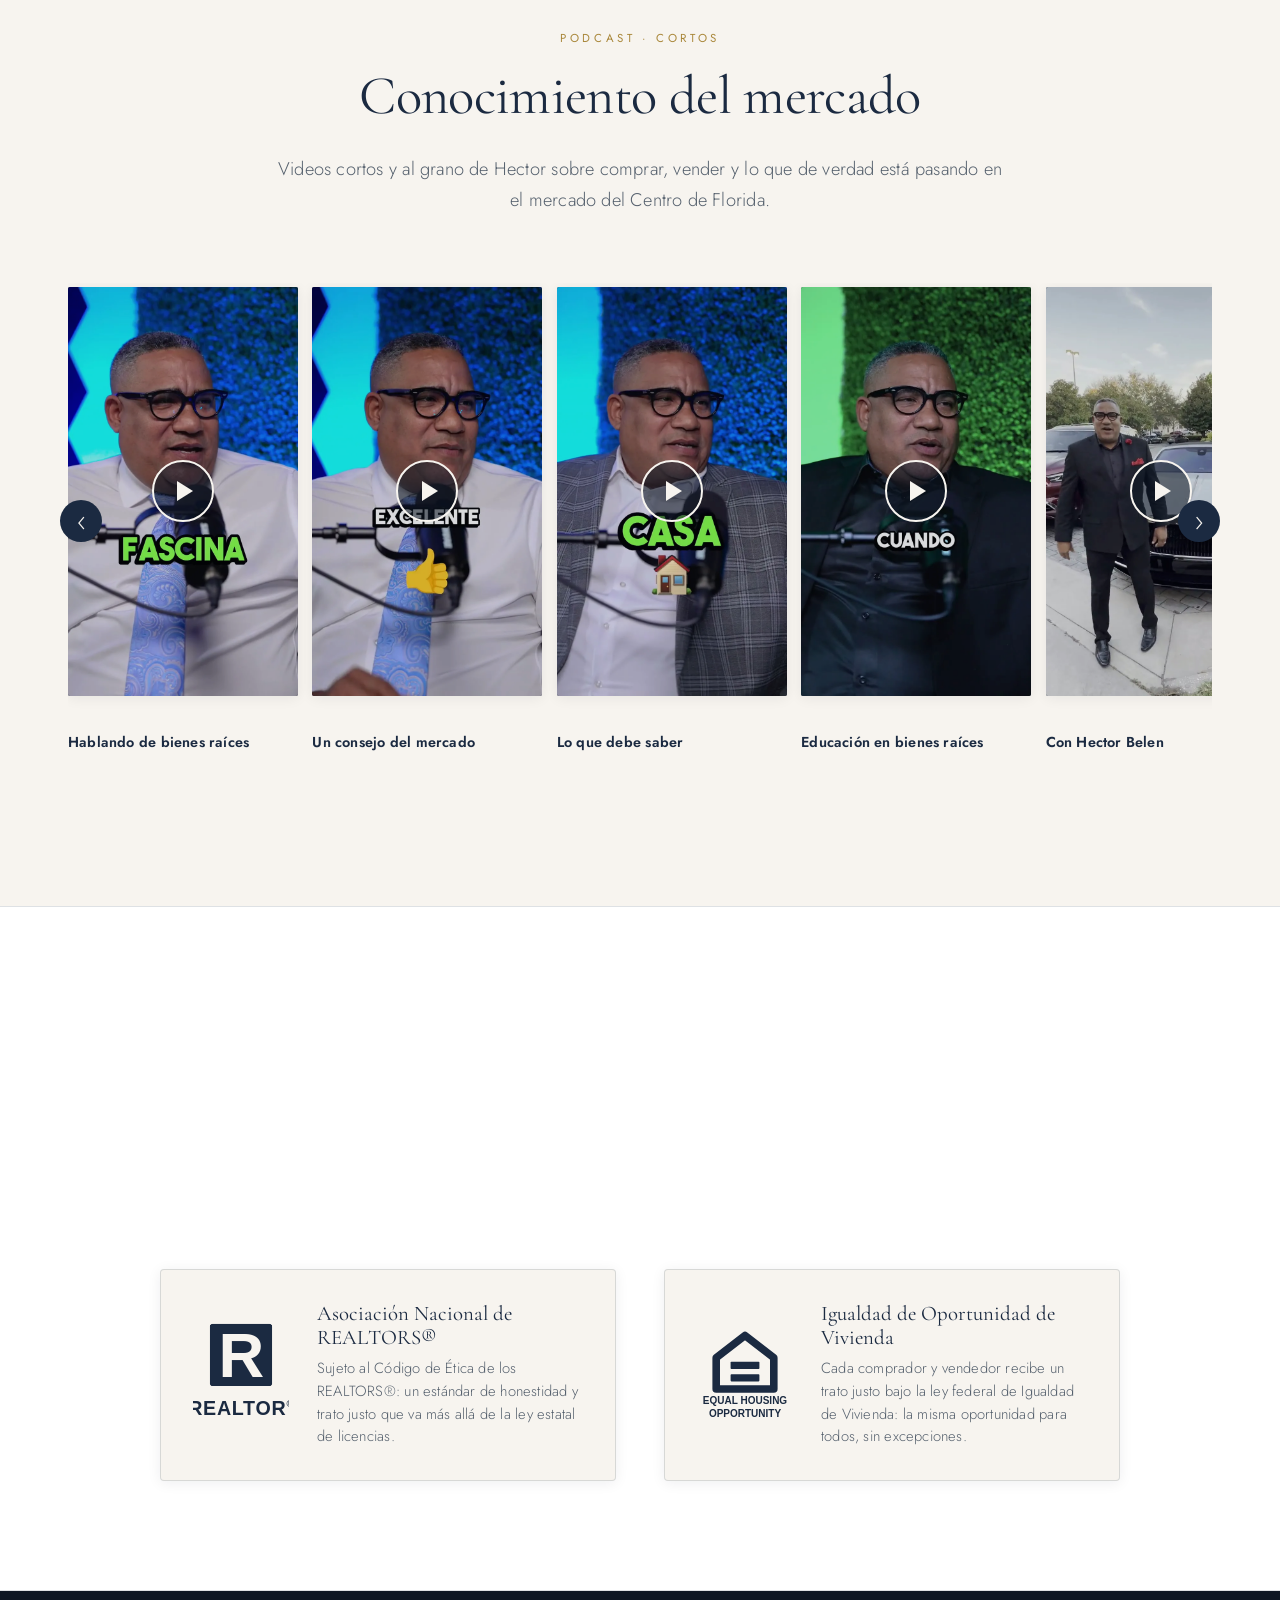
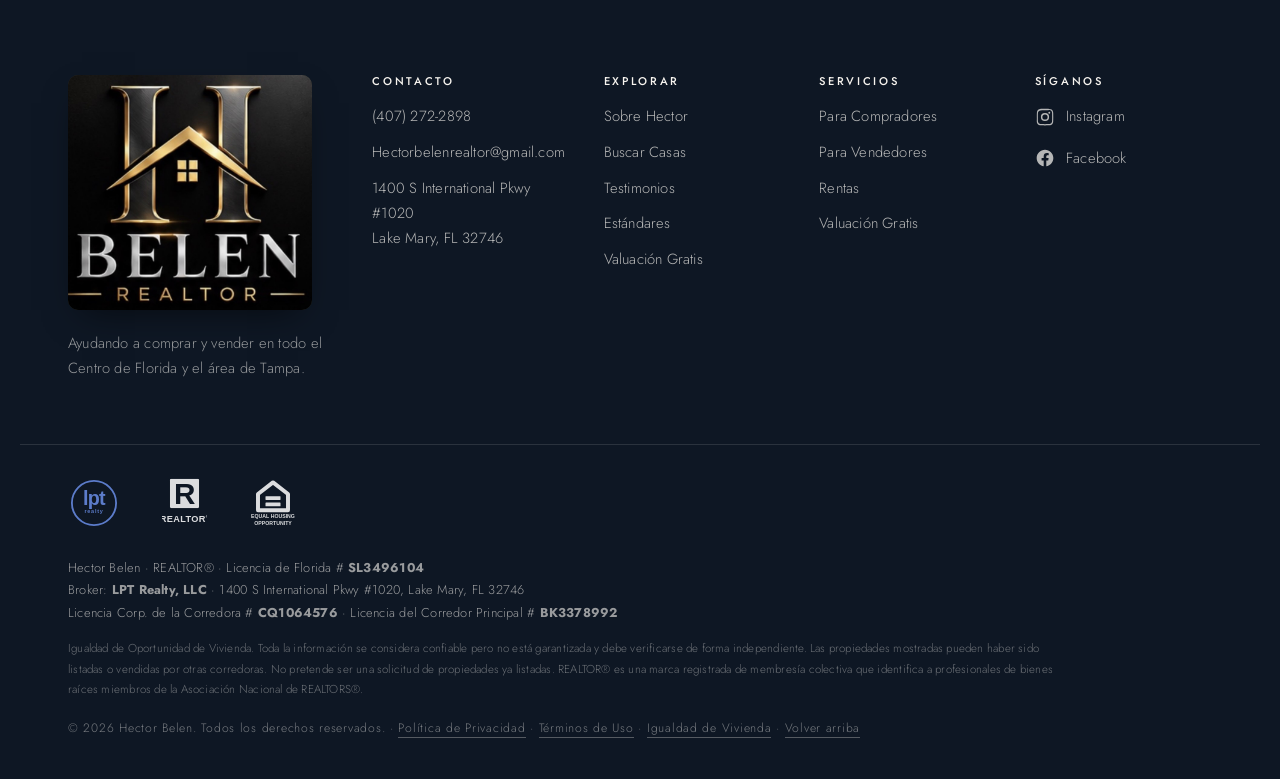
==== commit ada283b3: "Hero swap, trust→thin divider, move MLS search up by the lead form - Hero: replace with Hector's own" ====
--- a/index.html
+++ b/index.html
@@ -57,14 +57,14 @@
 <!-- Hero image is the LCP element — preload it. The three `media` ranges MUST
      stay identical to the <source media> values on the hero <picture> below,
      or the hero gets fetched twice. -->
-<link rel="preload" as="image" href="/assets/img/hero-760.jpg?v=5"
+<link rel="preload" as="image" href="/assets/img/hero-760.jpg?v=6"
       media="(max-width: 640px)" fetchpriority="high">
-<link rel="preload" as="image" href="/assets/img/hero-1200.jpg?v=5"
+<link rel="preload" as="image" href="/assets/img/hero-1200.jpg?v=6"
       media="(min-width: 641px) and (max-width: 1280px)" fetchpriority="high">
-<link rel="preload" as="image" href="/assets/img/hero-2000.jpg?v=5"
+<link rel="preload" as="image" href="/assets/img/hero-2000.jpg?v=6"
       media="(min-width: 1281px)" fetchpriority="high">
 
-<link rel="stylesheet" href="/style.css?v=18">
+<link rel="stylesheet" href="/style.css?v=19">
 
 <!-- JS-enabled flag before first paint, so scroll-reveal only hides content
      when there's JS to reveal it again. -->
@@ -188,10 +188,10 @@
          available. Mobile file is a portrait crop. Ranges match the <head>
          preloads exactly. Motion lives in .hero-media img (style.css). -->
     <picture class="hero-media">
-      <source srcset="/assets/img/hero-760.jpg?v=5"  media="(max-width: 640px)"  width="760"  height="426">
-      <source srcset="/assets/img/hero-1200.jpg?v=5" media="(min-width: 641px) and (max-width: 1280px)" width="1200" height="673">
-      <source srcset="/assets/img/hero-2000.jpg?v=5" media="(min-width: 1281px)" width="2000" height="1122">
-      <img src="/assets/img/hero-2000.jpg?v=5"
+      <source srcset="/assets/img/hero-760.jpg?v=6"  media="(max-width: 640px)"  width="760"  height="426">
+      <source srcset="/assets/img/hero-1200.jpg?v=6" media="(min-width: 641px) and (max-width: 1280px)" width="1200" height="673">
+      <source srcset="/assets/img/hero-2000.jpg?v=6" media="(min-width: 1281px)" width="2000" height="1122">
+      <img src="/assets/img/hero-2000.jpg?v=6"
            alt="Casa moderna de dos pisos al atardecer, con grandes ventanales iluminados con luz cálida, en el Centro de Florida"
            data-en-alt="Modern two-story home at dusk with large, warmly lit glass windows in Central Florida"
            width="2000" height="1122" fetchpriority="high" decoding="async">
@@ -225,15 +225,8 @@
   <!-- ==========================================================
        2. TRUST BAR — real, verifiable credentials only.
        ========================================================== -->
-  <section class="trust" id="trust" aria-label="Credenciales y trayectoria"
-           data-en-aria-label="Credentials and track record">
-    <div class="shell trust-grid">
-      <div class="trust-item">
-        <span class="trust-num trust-word" data-en="All">Todo</span>
-        <span class="trust-label" data-en="of Central Florida &amp; Tampa">el Centro de Florida y Tampa</span>
-      </div>
-    </div>
-  </section>
+  <!-- Thin brand divider between the hero and About (replaced the old trust strip). -->
+  <div class="trust-divider" aria-hidden="true"></div>
 
 
   <!-- ==========================================================
@@ -549,6 +542,61 @@
 
 
   <!-- ==========================================================
+       MLS HOME SEARCH (IDX) — placed right after the lead form so buyers can
+       jump straight to live listings. CONFIG.searchUrl points at Hector's Lofty
+       IDX (search.hectorbelenrealtor.com, Stellar MLS); script.js repoints every
+       "#search" button there and shows the #idxLive launcher. To take search
+       offline, set CONFIG.searchUrl = '' in script.js.
+       ========================================================== -->
+  <section class="search" id="search" aria-label="Búsqueda de casas en el MLS"
+           data-en-aria-label="Home search on the MLS">
+    <div class="shell">
+      <div class="section-head search-head">
+        <p class="eyebrow reveal" data-en="Search the MLS">Busque en el MLS</p>
+        <h2 class="reveal" data-en="Find your next home">Encuentre su próxima casa</h2>
+        <p class="section-lede reveal" data-en="Search every active listing across Central Florida and Tampa — the same up-to-the-minute MLS data agents use. Save your favorites and I'll help you see the ones worth your time.">
+          Busque entre todas las propiedades activas en el Centro de Florida y
+          Tampa — los mismos datos del MLS, al minuto, que usan los agentes.
+          Guarde sus favoritas y le ayudo a ver las que valen su tiempo.
+        </p>
+      </div>
+
+      <!-- HOME SEARCH launcher.
+           Two states, toggled by script.js based on CONFIG.searchUrl:
+             • searchUrl EMPTY  → #idxFallback shows ("being connected" card).
+             • searchUrl SET    → #idxLive shows (a launcher to the Lofty IDX
+               site) and every "Search / Buscar" button routes there too.
+           See LOFTY-SEARCH-SETUP.md. -->
+      <div class="idx-embed reveal" id="idxEmbed">
+
+        <!-- Shown until Lofty's IDX address is set in CONFIG.searchUrl. -->
+        <div class="idx-fallback" id="idxFallback">
+          <span class="idx-fallback-mark" aria-hidden="true"></span>
+          <h3 data-en="The live home search is being connected.">La búsqueda de casas en vivo se está conectando.</h3>
+          <p data-en="In the meantime, tell me what you're looking for and I'll send you matching listings personally.">
+            Mientras tanto, dígame qué está buscando y le envío propiedades que
+            coincidan, personalmente.
+          </p>
+          <a class="btn btn-gold" href="#contact" data-scroll data-en="Tell Me What You Want">Dígame Qué Busca</a>
+        </div>
+
+        <!-- Shown once CONFIG.searchUrl is set — script.js fills in the href. -->
+        <div class="idx-fallback" id="idxLive" hidden>
+          <span class="idx-fallback-mark" aria-hidden="true"></span>
+          <h3 data-en="Search every active listing across Central Florida &amp; Tampa.">Busque entre todas las propiedades activas en el Centro de Florida y Tampa.</h3>
+          <p data-en="Browse live MLS listings, save your favorites, and set up alerts for new homes that match — I'll see what you love and help you move on the ones worth it.">
+            Explore propiedades del MLS en vivo, guarde sus favoritas y reciba
+            alertas de casas nuevas que coincidan — yo veo lo que le gusta y le
+            ayudo a actuar sobre las que valen la pena.
+          </p>
+          <a class="btn btn-gold" href="#" data-en="Search Homes on the MLS">Buscar Casas en el MLS</a>
+        </div>
+      </div>
+    </div>
+  </section>
+
+
+  <!-- ==========================================================
        5. TESTIMONIALS — client photo slideshow + video gallery
        ----------------------------------------------------------
        IMAGES: swap each .slide's <img> for a real client / closing photo
@@ -909,62 +957,6 @@
         <button class="film-nav film-next" type="button" aria-label="Más videos" data-en-aria-label="More videos">
           <span aria-hidden="true">&rsaquo;</span>
         </button>
-      </div>
-    </div>
-  </section>
-
-
-  <!-- ==========================================================
-       4c. HOME SEARCH (IDX / MLS)
-       ----------------------------------------------------------
-       LIVE as of 2026-11-03: CONFIG.searchUrl points at Hector's Lofty IDX
-       site (search.hectorbelenrealtor.com, Stellar MLS). script.js repoints
-       every "#search" button there and shows the #idxLive launcher below.
-       To take search offline again, set CONFIG.searchUrl = '' in script.js.
-       ========================================================== -->
-  <section class="search" id="search" aria-label="Búsqueda de casas en el MLS"
-           data-en-aria-label="Home search on the MLS">
-    <div class="shell">
-      <div class="section-head search-head">
-        <p class="eyebrow reveal" data-en="Search the MLS">Busque en el MLS</p>
-        <h2 class="reveal" data-en="Find your next home">Encuentre su próxima casa</h2>
-        <p class="section-lede reveal" data-en="Search every active listing across Central Florida and Tampa — the same up-to-the-minute MLS data agents use. Save your favorites and I'll help you see the ones worth your time.">
-          Busque entre todas las propiedades activas en el Centro de Florida y
-          Tampa — los mismos datos del MLS, al minuto, que usan los agentes.
-          Guarde sus favoritas y le ayudo a ver las que valen su tiempo.
-        </p>
-      </div>
-
-      <!-- HOME SEARCH launcher.
-           Two states, toggled by script.js based on CONFIG.searchUrl:
-             • searchUrl EMPTY  → #idxFallback shows ("being connected" card).
-             • searchUrl SET    → #idxLive shows (a launcher to the Lofty IDX
-               site) and every "Search / Buscar" button routes there too.
-           See LOFTY-SEARCH-SETUP.md. -->
-      <div class="idx-embed reveal" id="idxEmbed">
-
-        <!-- Shown until Lofty's IDX address is set in CONFIG.searchUrl. -->
-        <div class="idx-fallback" id="idxFallback">
-          <span class="idx-fallback-mark" aria-hidden="true"></span>
-          <h3 data-en="The live home search is being connected.">La búsqueda de casas en vivo se está conectando.</h3>
-          <p data-en="In the meantime, tell me what you're looking for and I'll send you matching listings personally.">
-            Mientras tanto, dígame qué está buscando y le envío propiedades que
-            coincidan, personalmente.
-          </p>
-          <a class="btn btn-gold" href="#contact" data-scroll data-en="Tell Me What You Want">Dígame Qué Busca</a>
-        </div>
-
-        <!-- Shown once CONFIG.searchUrl is set — script.js fills in the href. -->
-        <div class="idx-fallback" id="idxLive" hidden>
-          <span class="idx-fallback-mark" aria-hidden="true"></span>
-          <h3 data-en="Search every active listing across Central Florida &amp; Tampa.">Busque entre todas las propiedades activas en el Centro de Florida y Tampa.</h3>
-          <p data-en="Browse live MLS listings, save your favorites, and set up alerts for new homes that match — I'll see what you love and help you move on the ones worth it.">
-            Explore propiedades del MLS en vivo, guarde sus favoritas y reciba
-            alertas de casas nuevas que coincidan — yo veo lo que le gusta y le
-            ayudo a actuar sobre las que valen la pena.
-          </p>
-          <a class="btn btn-gold" href="#" data-en="Search Homes on the MLS">Buscar Casas en el MLS</a>
-        </div>
       </div>
     </div>
   </section>
--- a/style.css
+++ b/style.css
@@ -554,6 +554,19 @@
 }
 
 /* ------------------------------------------------------------- 6. Trust bar */
+/* Thin navy divider with a small gold accent — sits between hero and About. */
+.trust-divider {
+  height: 12px;
+  background: var(--navy);
+  position: relative;
+}
+.trust-divider::after {
+  content: "";
+  position: absolute; inset: 0; margin: auto;
+  width: 56px; height: 3px; border-radius: 2px;
+  background: var(--gold);
+}
+
 .trust {
   background: var(--navy);
   color: var(--cream);
